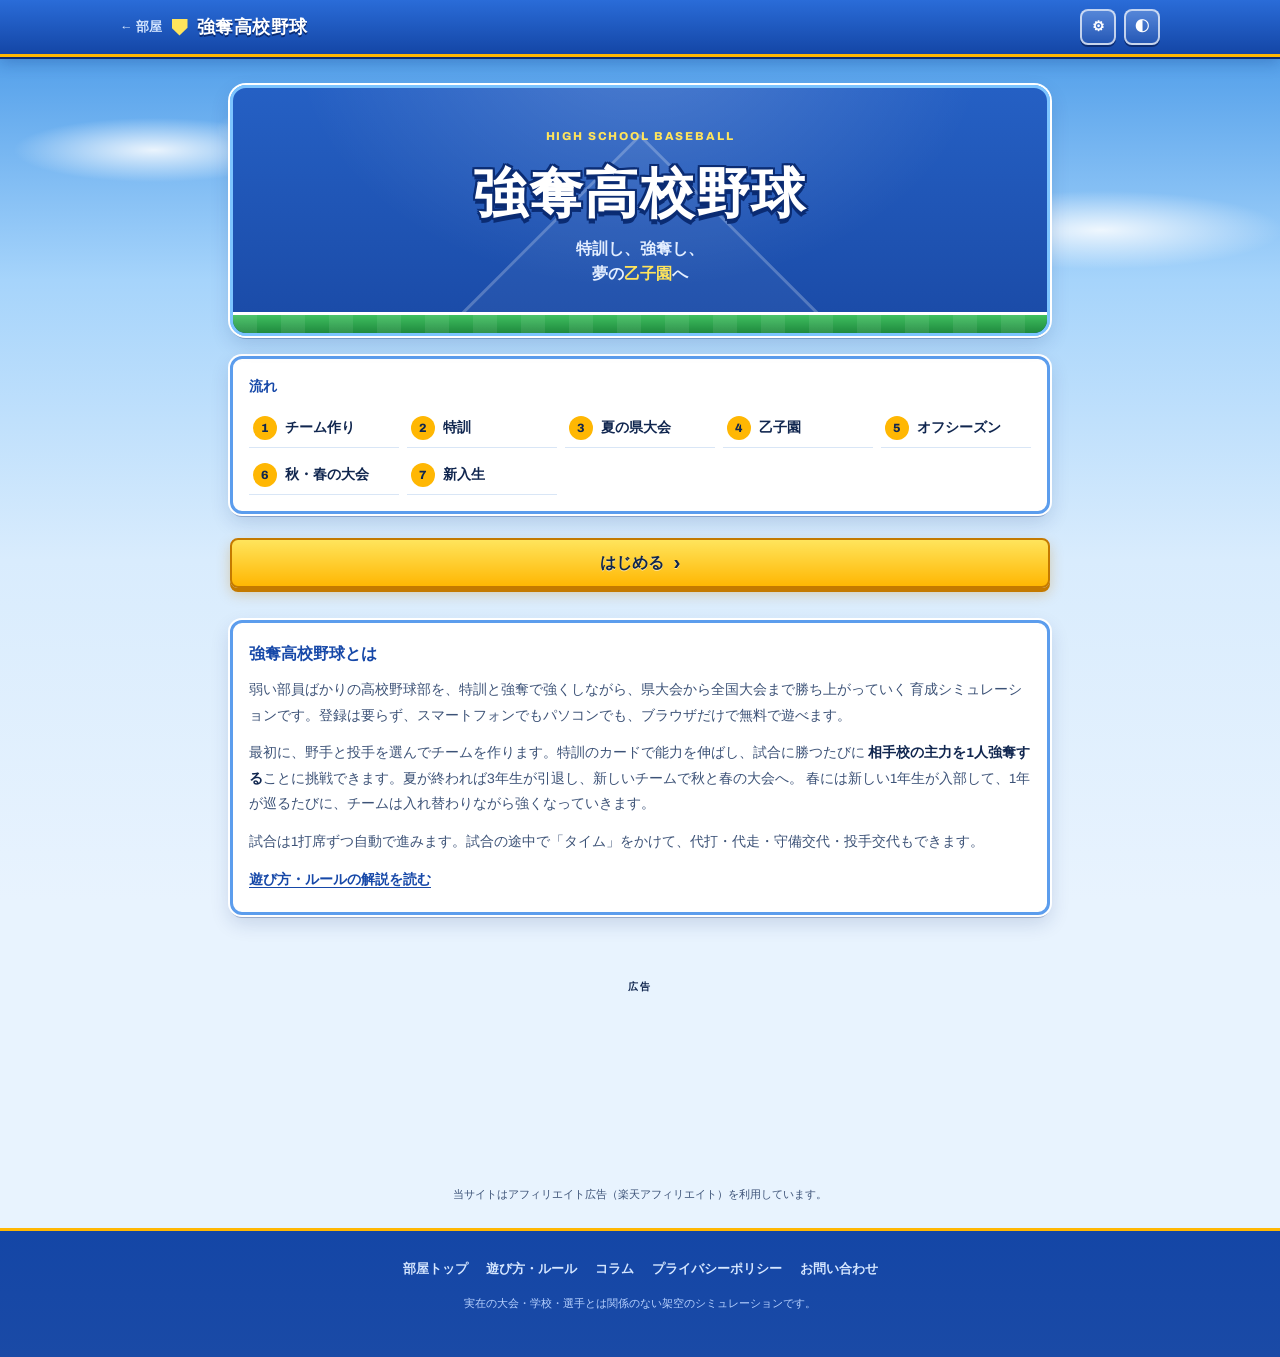
==== highschool/index.html @ c0fd358f "月の成果の背景を、上空から見た高校のグラウンドと校舎にする。基準が無い保存データでは、最初の月の成果を出さない Co-Authored-By: Claude Sonnet 5.5 <noreply@a" ====
<!DOCTYPE html>
<html lang="ja">
<head>
  <meta charset="UTF-8">
  <meta name="viewport" content="width=device-width, initial-scale=1.0, viewport-fit=cover">
  <title>強奪高校野球｜高校野球の育成シミュレーションゲーム【無料・ブラウザで遊べる】</title>
  <meta name="description" content="強奪高校野球は、部員を集めて特訓し、県大会から全国大会までを勝ち上がる高校野球の育成シミュレーションゲーム。勝てば相手校の主力を1人強奪できる。3年生の引退と新入生の入部、秋・春の大会も。スマホ・PCのブラウザで、無料・登録なしで遊べます。">
  <meta name="robots" content="index,follow,max-image-preview:large">
  <link rel="canonical" href="https://roomhaird.com/highschool/">

  <meta property="og:type" content="website">
  <meta property="og:site_name" content="部屋">
  <meta property="og:locale" content="ja_JP">
  <meta property="og:title" content="強奪高校野球｜高校野球の育成シミュレーション">
  <meta property="og:description" content="特訓し、強奪し、県大会から全国大会までを勝ち上がる。無料・登録なし、ブラウザで遊べます。">
  <meta property="og:url" content="https://roomhaird.com/highschool/">
  <meta property="og:image" content="https://roomhaird.com/highschool/ogp-v4.png">
  <meta property="og:image:width" content="1200">
  <meta property="og:image:height" content="630">
  <meta name="twitter:card" content="summary_large_image">
  <meta name="twitter:title" content="強奪高校野球｜高校野球の育成シミュレーション">
  <meta name="twitter:description" content="特訓し、強奪し、県大会から全国大会までを勝ち上がる。無料・登録なし。">
  <meta name="twitter:image" content="https://roomhaird.com/highschool/ogp-v4.png">

  <!-- 検索エンジン向けの構造化データ -->
  <script type="application/ld+json">
  {
    "@context": "https://schema.org",
    "@type": "VideoGame",
    "name": "強奪高校野球",
    "alternateName": "Kyoudatsu Koukou Yakyuu",
    "url": "https://roomhaird.com/highschool/",
    "image": "https://roomhaird.com/highschool/ogp-v4.png",
    "description": "部員を集めて特訓し、県大会から全国大会までを勝ち上がる高校野球の育成シミュレーションゲーム。勝てば相手校の主力を1人強奪できる。",
    "inLanguage": "ja",
    "genre": ["シミュレーション", "スポーツ", "育成"],
    "gamePlatform": "Web browser",
    "applicationCategory": "Game",
    "operatingSystem": "Any",
    "playMode": "SinglePlayer",
    "isAccessibleForFree": true,
    "offers": { "@type": "Offer", "price": "0", "priceCurrency": "JPY" },
    "isPartOf": { "@type": "WebSite", "name": "部屋", "url": "https://roomhaird.com/" }
  }
  </script>

  <!-- 配色を、描かれる前に当てておく（一瞬だけ違う色になるのを防ぐ） -->
  <script>
  (function () {
    try {
      var k = localStorage.getItem('npbquiz.theme');
      document.documentElement.dataset.theme =
        k || (window.matchMedia('(prefers-color-scheme: dark)').matches ? 'dark' : 'light');
    } catch (e) {}
  })();
  </script>
  <link rel="stylesheet" href="css/style.css">
  <link rel="icon" href="data:image/svg+xml,<svg xmlns='http://www.w3.org/2000/svg' viewBox='0 0 16 16'><text y='13' font-size='13'>⚾</text></svg>">
<script async src="https://pagead2.googlesyndication.com/pagead/js/adsbygoogle.js?client=ca-pub-1646091398696967"
     crossorigin="anonymous"></script>
</head>
<body>

<header class="appbar">
  <a class="appbar__home" href="../">← 部屋</a>
  <button type="button" class="appbar__title" id="btn-home">強奪高校野球</button>
  <div class="appmenuwrap">
    <button type="button" class="appbar__icon" id="btn-menu" aria-haspopup="menu" aria-expanded="false" aria-label="設定とinfo">⚙</button>
    <div class="appmenu" id="appmenu" role="menu" hidden>
      <button type="button" role="menuitem" id="menu-settings">設定</button>
      <button type="button" role="menuitem" id="menu-info">info</button>
    </div>
  </div>
  <button type="button" class="appbar__icon" id="theme-toggle" aria-label="配色を切り替える">◐</button>
</header>


<div class="clockbadge" id="clockbadge" hidden aria-label="いまの月"></div>
<main id="app">

  <!-- ============ トップ ============ -->
  <section class="screen is-active" id="screen-top">
    <div class="container">
      <header class="hero">
        <p class="hero__eyebrow">HIGH SCHOOL BASEBALL</p>
        <h1 class="hero__title">強奪高校野球</h1>
        <!-- 大会の名前は設定で変えられる。data-national の付いた場所は
             まとめて書き換わる（js/main.js の applySettings） -->
        <p class="hero__lead">特訓し、強奪し、<br>夢の<b data-national>乙子園</b>へ</p>
      </header>

      <div class="rules">
        <h2 class="rules__heading">流れ</h2>
        <ol class="flow">
          <li><b>チーム作り</b></li>
          <li><b>特訓</b></li>
          <li><b>夏の県大会</b></li>
          <li><b data-national>乙子園</b></li>
          <li><b>オフシーズン</b></li>
          <li><b>秋・春の大会</b></li>
          <li><b>新入生</b></li>
        </ol>
      </div>

      <div class="actions">
        <button type="button" class="btn btn--primary btn--wide" id="btn-start">はじめる</button>
        <button type="button" class="btn btn--wide" id="btn-continue" hidden>続きから</button>
      </div>
      <p class="note" id="top-note"></p>

      <!-- ゲームの紹介文（遊び始める前にも読める、固定の文章） -->
      <section class="about" aria-labelledby="about-title">
        <h2 class="about__title" id="about-title">強奪高校野球とは</h2>
        <p>
          弱い部員ばかりの高校野球部を、特訓と強奪で強くしながら、県大会から全国大会まで勝ち上がっていく
          育成シミュレーションです。登録は要らず、スマートフォンでもパソコンでも、ブラウザだけで無料で遊べます。
        </p>
        <p>
          最初に、野手と投手を選んでチームを作ります。特訓のカードで能力を伸ばし、試合に勝つたびに
          <b>相手校の主力を1人強奪する</b>ことに挑戦できます。夏が終われば3年生が引退し、新しいチームで秋と春の大会へ。
          春には新しい1年生が入部して、1年が巡るたびに、チームは入れ替わりながら強くなっていきます。
        </p>
        <p>
          試合は1打席ずつ自動で進みます。試合の途中で「タイム」をかけて、代打・代走・守備交代・投手交代もできます。
        </p>
        <p><a href="guide/">遊び方・ルールの解説を読む</a></p>
      </section>
    </div>
  </section>

  <!-- ============ データセット選択（チーム作り・新入生） ============ -->
  <section class="screen" id="screen-pick">
    <div class="container">
      <h2 class="section-title" id="pick-title">野手を選ぶ</h2>
      <p class="section-lead" id="pick-lead"></p>
      <p class="scoutlv" id="pick-scout" hidden></p>
      <div id="pick-list" class="setlist"></div>
    </div>
  </section>

  <!-- ============ チーム完成 ============ -->
  <section class="screen" id="screen-ready">
    <div class="container">
      <h2 class="section-title">チーム完成</h2>
      <div id="ready-body"></div>
      <div class="actions">
        <button type="button" class="btn" id="btn-ready-lineup">オーダー変更</button>
        <button type="button" class="btn btn--primary" id="btn-ready-next">特訓へ</button>
      </div>
    </div>
  </section>

  <!-- ============ 特訓期間のお知らせ ============ -->
  <section class="screen" id="screen-trainintro">
    <div class="container">
      <div class="nextup" id="trainintro-body"></div>
    </div>
  </section>

  <!-- ============ 特訓 ============ -->
  <section class="screen" id="screen-training">
    <div class="container">
      <h2 class="section-title">特訓</h2>
      <div class="train-meta">
        <span>選択 <b id="train-picks">0</b> / <b id="train-picks-max">5</b></span>
        <span>見送り <b id="train-passes">0</b> / <b id="train-passes-max">3</b></span>
      </div>
      <div id="train-card" class="card-slot"></div>
      <div class="actions">
        <button type="button" class="btn btn--primary" id="btn-train-take">選択</button>
        <button type="button" class="btn" id="btn-train-pass">見送る</button>
      </div>
    </div>
  </section>

  <section class="screen" id="screen-training-result">
    <div class="container">
      <h2 class="section-title">特訓の成果</h2>
      <div id="train-result"></div>
      <div class="actions">
        <button type="button" class="btn btn--primary btn--wide" id="btn-train-done">夏の県大会へ</button>
      </div>
    </div>
  </section>

  <!-- ============ 大会開幕 ============ -->
  <section class="screen" id="screen-opening">
    <div class="container">
      <div class="opening">
        <p class="opening__eyebrow" id="opening-year"></p>
        <h2 class="opening__title" id="opening-title"></h2>
        <p class="opening__lead" id="opening-lead"></p>
      </div>
      <div class="actions">
        <button type="button" class="btn btn--primary btn--wide" id="btn-open-start">開幕</button>
        <button type="button" class="btn btn--wide" id="btn-open-lineup">オーダー変更</button>
      </div>
    </div>
  </section>

  <!-- ============ 試合開始前 ============ -->
  <section class="screen" id="screen-pregame">
    <div class="container">
      <h2 class="section-title" id="pregame-title"></h2>
      <div id="pregame-body"></div>
      <div class="actions">
        <button type="button" class="btn btn--primary" id="btn-play">試合開始</button>
        <button type="button" class="btn" id="btn-pregame-lineup">オーダー変更</button>
      </div>
    </div>
  </section>

  <!-- ============ 試合中 ============ -->
  <section class="screen" id="screen-game">
    <div class="container container--wide">
      <div id="game-scoreboard" class="scoreboard-wrap"></div>
      <div class="speedbar" id="game-speed" role="group" aria-label="試合の速さ">
        <button type="button" class="btn btn--time" id="btn-time" hidden>タイム</button>
        <span class="speedbar__label">速さ</span>
        <button type="button" class="speedbtn" data-sp="0">1打席</button>
        <button type="button" class="speedbtn is-on" data-sp="1">オート</button>
        <button type="button" class="speedbtn" data-sp="2">×2</button>
        <button type="button" class="speedbtn" data-sp="3">×3</button>
        <div class="speedbar__row">
          <button type="button" class="speedbtn speedbtn--chance" data-sp="chance">チャンスまたはピンチまで</button>
          <button type="button" class="speedbtn speedbtn--chance" data-sp="stamina">スタミナが切れるまで</button>
        </div>
        <button type="button" class="skip" id="btn-skip">スキップ ▶</button>
      </div>
      <div class="stagewrap">
        <div id="game-stage" class="stage"></div>
        <p class="taphint" id="game-taphint" hidden>タップで次の打席へ</p>
      </div>
      <div id="game-lineups" class="livelineups"></div>
    </div>
  </section>

  <!-- ============ 大会優勝（優勝したときだけ、試合のあと最初に出る） ============ -->
  <section class="screen" id="screen-celebrate">
    <div class="container">
      <div id="celebrate-body"></div>
      <div class="actions">
        <button type="button" class="btn btn--primary btn--wide" id="btn-celebrate-next">試合結果へ</button>
      </div>
    </div>
  </section>

  <!-- ============ 勝敗 ============ -->
  <section class="screen" id="screen-verdict">
    <div class="container">
      <div class="verdict" id="verdict-body"></div>
      <div class="actions">
        <button type="button" class="btn" id="btn-verdict-share">SNSに共有</button>
        <button type="button" class="btn" id="btn-verdict-save">画像を保存</button>
        <button type="button" class="btn btn--primary btn--wide" id="btn-verdict-next">成長画面へ</button>
      </div>
    </div>
  </section>

  <!-- ============ 試合後の成長 ============ -->
  <section class="screen" id="screen-growth">
    <div class="container">
      <h2 class="section-title">試合後の成長</h2>
      <div id="growth-body"></div>
      <div class="actions">
        <button type="button" class="btn btn--primary btn--wide" id="btn-growth-next">打撃・投球結果へ</button>
      </div>
    </div>
  </section>

  <!-- ============ 試合結果 ============ -->
  <section class="screen" id="screen-result">
    <div class="container container--wide">
      <h2 class="section-title" id="result-title"></h2>
      <div id="result-body"></div>
      <div class="actions">
        <button type="button" class="btn btn--primary btn--wide" id="btn-result-next"></button>
      </div>
    </div>
  </section>

  <!-- ============ 強奪 ============ -->
  <section class="screen" id="screen-poach">
    <div class="container">
      <h2 class="section-title" id="poach-title">強奪</h2>
      <!-- いまどの手順にいるか。js/screens.js の poachStage が印を付ける -->
      <ol class="poachsteps" id="poach-steps" aria-label="強奪の手順">
        <li><span>相手を選ぶ</span></li>
        <li><span>放出する選手を選ぶ</span></li>
        <li><span>結果</span></li>
      </ol>
      <p class="section-lead" id="poach-lead"></p>
      <div id="poach-body"></div>
      <div class="actions">
        <button type="button" class="btn btn--primary" id="btn-poach-ok">強奪して次の試合へ</button>
        <button type="button" class="btn" id="btn-poach-skip">強奪せず次の試合へ</button>
      </div>
      <p class="poach-warn" id="poach-warn" role="alert" hidden></p>
    </div>
  </section>

  <!-- ============ 次の試合のお知らせ ============ -->
  <section class="screen" id="screen-nextup">
    <div class="container">
      <div class="nextup" id="nextup-body"></div>
      <p class="taphint taphint--static">タップで試合前の画面へ</p>
    </div>
  </section>

  <!-- ============ 全国優勝 ============ -->
  <!-- ============ 地方大会 優勝 ============ -->
  <section class="screen" id="screen-localwin">
    <div class="container">
      <div id="localwin-body"></div>
      <div class="actions">
        <button type="button" class="btn btn--primary btn--wide" id="btn-localwin-next">全国大会へ</button>
      </div>
    </div>
  </section>

  <section class="screen" id="screen-champion">
    <div class="container">
      <div id="champion-body"></div>
      <div class="actions">
        <button type="button" class="btn btn--primary btn--wide" id="btn-champion-next">オフシーズンへ</button>
      </div>
    </div>
  </section>

  <!-- ============ 冬の成果 ============ -->
  <section class="screen" id="screen-winter">
    <div class="container">
      <h2 class="section-title">冬の成果</h2>
      <div id="winter-body"></div>
      <div class="actions">
        <button type="button" class="btn btn--primary btn--wide" id="btn-winter-next">次へ</button>
      </div>
    </div>
  </section>

  <!-- ============ 月ごとの成果 ============ -->
  <section class="screen" id="screen-month">
    <svg class="month-bg" xmlns="http://www.w3.org/2000/svg" viewBox="0 0 400 800" preserveAspectRatio="xMidYMid slice" aria-hidden="true" focusable="false">
<defs>
<radialGradient id="mgTree" cx="40%" cy="35%" r="70%"><stop offset="0" stop-color="#6fbf56"/><stop offset="1" stop-color="#2f7a33"/></radialGradient>
<radialGradient id="mgSakura" cx="40%" cy="35%" r="70%"><stop offset="0" stop-color="#ffd9e6"/><stop offset="1" stop-color="#f08fb0"/></radialGradient>
<linearGradient id="mgHaze" x1="0" y1="0" x2="0" y2="1"><stop offset="0" stop-color="#ffffff" stop-opacity=".55"/><stop offset=".35" stop-color="#ffffff" stop-opacity="0"/><stop offset="1" stop-color="#0b2c73" stop-opacity=".18"/></linearGradient>
<filter id="mgSh" x="-10%" y="-10%" width="130%" height="130%"><feGaussianBlur stdDeviation="2.2"/></filter>
<clipPath id="mgOut"><path d="M-60 760 L200 700 L-60 760Z"/></clipPath>
</defs>
<rect width="400" height="800" fill="#5aa845"/>
<rect x="0" y="300" width="400" height="26" fill="#6bb852" opacity=".5"/>
<rect x="0" y="332" width="400" height="26" fill="#4f9a3e" opacity=".5"/>
<rect x="0" y="364" width="400" height="26" fill="#6bb852" opacity=".5"/>
<rect x="0" y="396" width="400" height="26" fill="#4f9a3e" opacity=".5"/>
<rect x="0" y="428" width="400" height="26" fill="#6bb852" opacity=".5"/>
<rect x="0" y="460" width="400" height="26" fill="#4f9a3e" opacity=".5"/>
<rect x="0" y="492" width="400" height="26" fill="#6bb852" opacity=".5"/>
<rect x="0" y="524" width="400" height="26" fill="#4f9a3e" opacity=".5"/>
<rect x="0" y="556" width="400" height="26" fill="#6bb852" opacity=".5"/>
<rect x="0" y="588" width="400" height="26" fill="#4f9a3e" opacity=".5"/>
<rect x="0" y="620" width="400" height="26" fill="#6bb852" opacity=".5"/>
<rect x="0" y="652" width="400" height="26" fill="#4f9a3e" opacity=".5"/>
<rect x="0" y="684" width="400" height="26" fill="#6bb852" opacity=".5"/>
<rect x="0" y="716" width="400" height="26" fill="#4f9a3e" opacity=".5"/>
<rect x="0" y="748" width="400" height="26" fill="#6bb852" opacity=".5"/>
<rect x="0" y="780" width="400" height="26" fill="#4f9a3e" opacity=".5"/>
<rect x="0" y="0" width="400" height="300" fill="#cfd6c4"/>
<rect x="0" y="262" width="400" height="38" fill="#b9c3ab"/>
<path d="M-103 530 A350 350 0 0 1 503 530 L200 705 Z" fill="#69b84f"/>
<path d="M148.0 675.0 A60 60 0 0 1 252.0 675.0" fill="none" stroke="#7ac75c" stroke-width="28" opacity=".85"/>
<path d="M123.8 661.0 A88 88 0 0 1 276.2 661.0" fill="none" stroke="#62b149" stroke-width="28" opacity=".85"/>
<path d="M99.5 647.0 A116 116 0 0 1 300.5 647.0" fill="none" stroke="#7ac75c" stroke-width="28" opacity=".85"/>
<path d="M75.3 633.0 A144 144 0 0 1 324.7 633.0" fill="none" stroke="#62b149" stroke-width="28" opacity=".85"/>
<path d="M51.0 619.0 A172 172 0 0 1 349.0 619.0" fill="none" stroke="#7ac75c" stroke-width="28" opacity=".85"/>
<path d="M26.8 605.0 A200 200 0 0 1 373.2 605.0" fill="none" stroke="#62b149" stroke-width="28" opacity=".85"/>
<path d="M2.5 591.0 A228 228 0 0 1 397.5 591.0" fill="none" stroke="#7ac75c" stroke-width="28" opacity=".85"/>
<path d="M-21.7 577.0 A256 256 0 0 1 421.7 577.0" fill="none" stroke="#62b149" stroke-width="28" opacity=".85"/>
<path d="M-46.0 563.0 A284 284 0 0 1 446.0 563.0" fill="none" stroke="#7ac75c" stroke-width="28" opacity=".85"/>
<path d="M-70.2 549.0 A312 312 0 0 1 470.2 549.0" fill="none" stroke="#62b149" stroke-width="28" opacity=".85"/>
<path d="M-96.2 534.0 A342 342 0 0 1 496.2 534.0" fill="none" stroke="#c99a62" stroke-width="16"/>
<path d="M-103.1 530.0 A350 350 0 0 1 503.1 530.0" fill="none" stroke="#1f5d2e" stroke-width="6"/>
<path d="M-104.8 529.0 A352 352 0 0 1 504.8 529.0" fill="none" stroke="#ffe45c" stroke-width="1.6"/>
<line x1="200" y1="705" x2="-97.0" y2="408.0" stroke="#fff" stroke-width="2.4"/>
<line x1="200" y1="705" x2="497.0" y2="408.0" stroke="#fff" stroke-width="2.4"/>
<circle cx="200" cy="656" r="132" fill="#c9965a"/>
<polygon points="200,691 286,604 200,516 113,604" fill="#5fae48"/>
<line x1="200.0" y1="705.0" x2="299.0" y2="606.0" stroke="#e2b87a" stroke-width="9"/>
<line x1="299.0" y1="606.0" x2="200.0" y2="507.0" stroke="#e2b87a" stroke-width="9"/>
<line x1="200.0" y1="507.0" x2="101.0" y2="606.0" stroke="#e2b87a" stroke-width="9"/>
<line x1="101.0" y1="606.0" x2="200.0" y2="705.0" stroke="#e2b87a" stroke-width="9"/>
<circle cx="200" cy="604" r="13" fill="#d9a76a"/><rect x="195" y="603" width="10" height="2.6" fill="#fff"/>
<rect x="294.5" y="601.5" width="9" height="9" fill="#fff" transform="rotate(45 299.0 606.0)"/>
<rect x="195.5" y="502.5" width="9" height="9" fill="#fff" transform="rotate(45 200.0 507.0)"/>
<rect x="96.5" y="601.5" width="9" height="9" fill="#fff" transform="rotate(45 101.0 606.0)"/>
<polygon points="195,702 205,702 206,708 200,713 194,708" fill="#fff"/>
<rect x="179" y="695" width="9" height="16" fill="none" stroke="#fff" stroke-width="1.4"/>
<rect x="211" y="695" width="9" height="16" fill="none" stroke="#fff" stroke-width="1.4"/>
<path d="M146 709 A60 60 0 0 0 254 709 Z" fill="#c9965a"/>
<rect x="79" y="701" width="34" height="16" rx="3" fill="#2d4f78"/><rect x="79" y="701" width="34" height="3" fill="#8fb1d6"/>
<rect x="287" y="701" width="34" height="16" rx="3" fill="#2d4f78"/><rect x="287" y="701" width="34" height="3" fill="#8fb1d6"/>
<rect x="-13" y="455" width="46" height="22" fill="#c9965a" opacity=".9"/><rect x="-13" y="455" width="46" height="22" fill="none" stroke="#fff" stroke-width="1"/>
<rect x="367" y="455" width="46" height="22" fill="#c9965a" opacity=".9"/><rect x="367" y="455" width="46" height="22" fill="none" stroke="#fff" stroke-width="1"/>
<rect x="26" y="52" width="250" height="62" rx="2" fill="#000" opacity=".22" filter="url(#mgSh)" transform="translate(7,8)"/>
<rect x="26" y="52" width="250" height="62" rx="2" fill="#eadfc8"/>
<rect x="30" y="56" width="242" height="54" fill="#7d93b3"/>
<line x1="30" y1="83.0" x2="272" y2="83.0" stroke="#a9bad2" stroke-width="2"/>
<line x1="48" y1="56" x2="48" y2="110" stroke="#a9bad2" stroke-width="1" opacity=".7"/>
<line x1="70" y1="56" x2="70" y2="110" stroke="#a9bad2" stroke-width="1" opacity=".7"/>
<line x1="92" y1="56" x2="92" y2="110" stroke="#a9bad2" stroke-width="1" opacity=".7"/>
<line x1="114" y1="56" x2="114" y2="110" stroke="#a9bad2" stroke-width="1" opacity=".7"/>
<line x1="136" y1="56" x2="136" y2="110" stroke="#a9bad2" stroke-width="1" opacity=".7"/>
<line x1="158" y1="56" x2="158" y2="110" stroke="#a9bad2" stroke-width="1" opacity=".7"/>
<line x1="180" y1="56" x2="180" y2="110" stroke="#a9bad2" stroke-width="1" opacity=".7"/>
<line x1="202" y1="56" x2="202" y2="110" stroke="#a9bad2" stroke-width="1" opacity=".7"/>
<line x1="224" y1="56" x2="224" y2="110" stroke="#a9bad2" stroke-width="1" opacity=".7"/>
<line x1="246" y1="56" x2="246" y2="110" stroke="#a9bad2" stroke-width="1" opacity=".7"/>
<rect x="26" y="114" width="64" height="118" rx="2" fill="#000" opacity=".22" filter="url(#mgSh)" transform="translate(7,8)"/>
<rect x="26" y="114" width="64" height="118" rx="2" fill="#eadfc8"/>
<rect x="30" y="118" width="56" height="110" fill="#7d93b3"/>
<line x1="58.0" y1="118" x2="58.0" y2="228" stroke="#a9bad2" stroke-width="2"/>
<rect x="212" y="114" width="64" height="70" rx="2" fill="#000" opacity=".22" filter="url(#mgSh)" transform="translate(7,8)"/>
<rect x="212" y="114" width="64" height="70" rx="2" fill="#eadfc8"/>
<rect x="216" y="118" width="56" height="62" fill="#7d93b3"/>
<line x1="244.0" y1="118" x2="244.0" y2="180" stroke="#a9bad2" stroke-width="2"/>
<rect x="150" y="30" width="30" height="30" fill="#000" opacity=".22" filter="url(#mgSh)" transform="translate(6,7)"/><rect x="150" y="28" width="30" height="30" fill="#eadfc8"/><rect x="155" y="33" width="20" height="20" fill="#b85c4a"/><circle cx="165" cy="43" r="5" fill="#fff"/>
<rect x="296" y="60" width="88" height="150" rx="40" fill="#000" opacity=".22" filter="url(#mgSh)" transform="translate(7,8)"/><rect x="296" y="60" width="88" height="150" rx="40" fill="#c8ced6"/><rect x="304" y="68" width="72" height="134" rx="34" fill="#dfe4ea"/><line x1="340" y1="72" x2="340" y2="198" stroke="#b0b8c4" stroke-width="2"/>
<rect x="104" y="150" width="90" height="48" rx="3" fill="#eadfc8"/><rect x="108" y="154" width="82" height="40" fill="#5ec3e6"/>
<line x1="108" y1="162" x2="190" y2="162" stroke="#fff" stroke-width="1" opacity=".7"/>
<line x1="108" y1="170" x2="190" y2="170" stroke="#fff" stroke-width="1" opacity=".7"/>
<line x1="108" y1="178" x2="190" y2="178" stroke="#fff" stroke-width="1" opacity=".7"/>
<line x1="108" y1="186" x2="190" y2="186" stroke="#fff" stroke-width="1" opacity=".7"/>
<rect x="190" y="214" width="20" height="60" fill="#e9e2d0"/>
<circle cx="14.0" cy="30.0" r="13" fill="#000" opacity=".2" filter="url(#mgSh)" transform="translate(4,5)"/><circle cx="14.0" cy="30.0" r="13" fill="url(#mgTree)"/>
<circle cx="40.0" cy="20.0" r="10" fill="#000" opacity=".2" filter="url(#mgSh)" transform="translate(4,5)"/><circle cx="40.0" cy="20.0" r="10" fill="url(#mgSakura)"/>
<circle cx="66.0" cy="22.0" r="11" fill="#000" opacity=".2" filter="url(#mgSh)" transform="translate(4,5)"/><circle cx="66.0" cy="22.0" r="11" fill="url(#mgSakura)"/>
<circle cx="92.0" cy="18.0" r="10" fill="#000" opacity=".2" filter="url(#mgSh)" transform="translate(4,5)"/><circle cx="92.0" cy="18.0" r="10" fill="url(#mgSakura)"/>
<circle cx="118.0" cy="22.0" r="10" fill="#000" opacity=".2" filter="url(#mgSh)" transform="translate(4,5)"/><circle cx="118.0" cy="22.0" r="10" fill="url(#mgSakura)"/>
<circle cx="300.0" cy="26.0" r="12" fill="#000" opacity=".2" filter="url(#mgSh)" transform="translate(4,5)"/><circle cx="300.0" cy="26.0" r="12" fill="url(#mgTree)"/>
<circle cx="330.0" cy="30.0" r="10" fill="#000" opacity=".2" filter="url(#mgSh)" transform="translate(4,5)"/><circle cx="330.0" cy="30.0" r="10" fill="url(#mgTree)"/>
<circle cx="360.0" cy="24.0" r="13" fill="#000" opacity=".2" filter="url(#mgSh)" transform="translate(4,5)"/><circle cx="360.0" cy="24.0" r="13" fill="url(#mgTree)"/>
<circle cx="384.0" cy="52.0" r="12" fill="#000" opacity=".2" filter="url(#mgSh)" transform="translate(4,5)"/><circle cx="384.0" cy="52.0" r="12" fill="url(#mgTree)"/>
<circle cx="10.0" cy="250.0" r="12" fill="#000" opacity=".2" filter="url(#mgSh)" transform="translate(4,5)"/><circle cx="10.0" cy="250.0" r="12" fill="url(#mgTree)"/>
<circle cx="34.0" cy="262.0" r="11" fill="#000" opacity=".2" filter="url(#mgSh)" transform="translate(4,5)"/><circle cx="34.0" cy="262.0" r="11" fill="url(#mgSakura)"/>
<circle cx="62.0" cy="268.0" r="10" fill="#000" opacity=".2" filter="url(#mgSh)" transform="translate(4,5)"/><circle cx="62.0" cy="268.0" r="10" fill="url(#mgSakura)"/>
<circle cx="90.0" cy="262.0" r="11" fill="#000" opacity=".2" filter="url(#mgSh)" transform="translate(4,5)"/><circle cx="90.0" cy="262.0" r="11" fill="url(#mgSakura)"/>
<circle cx="300.0" cy="256.0" r="12" fill="#000" opacity=".2" filter="url(#mgSh)" transform="translate(4,5)"/><circle cx="300.0" cy="256.0" r="12" fill="url(#mgTree)"/>
<circle cx="332.0" cy="266.0" r="11" fill="#000" opacity=".2" filter="url(#mgSh)" transform="translate(4,5)"/><circle cx="332.0" cy="266.0" r="11" fill="url(#mgSakura)"/>
<circle cx="362.0" cy="258.0" r="12" fill="#000" opacity=".2" filter="url(#mgSh)" transform="translate(4,5)"/><circle cx="362.0" cy="258.0" r="12" fill="url(#mgSakura)"/>
<circle cx="388.0" cy="270.0" r="12" fill="#000" opacity=".2" filter="url(#mgSh)" transform="translate(4,5)"/><circle cx="388.0" cy="270.0" r="12" fill="url(#mgTree)"/>
<circle cx="18.0" cy="150.0" r="11" fill="#000" opacity=".2" filter="url(#mgSh)" transform="translate(4,5)"/><circle cx="18.0" cy="150.0" r="11" fill="url(#mgTree)"/>
<circle cx="14.0" cy="200.0" r="10" fill="#000" opacity=".2" filter="url(#mgSh)" transform="translate(4,5)"/><circle cx="14.0" cy="200.0" r="10" fill="url(#mgSakura)"/>
<circle cx="20.0" cy="420.0" r="12" fill="#000" opacity=".2" filter="url(#mgSh)" transform="translate(4,5)"/><circle cx="20.0" cy="420.0" r="12" fill="url(#mgTree)"/>
<circle cx="46.0" cy="404.0" r="10" fill="#000" opacity=".2" filter="url(#mgSh)" transform="translate(4,5)"/><circle cx="46.0" cy="404.0" r="10" fill="url(#mgTree)"/>
<circle cx="14.0" cy="470.0" r="11" fill="#000" opacity=".2" filter="url(#mgSh)" transform="translate(4,5)"/><circle cx="14.0" cy="470.0" r="11" fill="url(#mgTree)"/>
<circle cx="380.0" cy="420.0" r="12" fill="#000" opacity=".2" filter="url(#mgSh)" transform="translate(4,5)"/><circle cx="380.0" cy="420.0" r="12" fill="url(#mgTree)"/>
<circle cx="354.0" cy="404.0" r="10" fill="#000" opacity=".2" filter="url(#mgSh)" transform="translate(4,5)"/><circle cx="354.0" cy="404.0" r="10" fill="url(#mgTree)"/>
<circle cx="388.0" cy="470.0" r="11" fill="#000" opacity=".2" filter="url(#mgSh)" transform="translate(4,5)"/><circle cx="388.0" cy="470.0" r="11" fill="url(#mgTree)"/>
<circle cx="26.0" cy="560.0" r="12" fill="#000" opacity=".2" filter="url(#mgSh)" transform="translate(4,5)"/><circle cx="26.0" cy="560.0" r="12" fill="url(#mgTree)"/>
<circle cx="372.0" cy="560.0" r="12" fill="#000" opacity=".2" filter="url(#mgSh)" transform="translate(4,5)"/><circle cx="372.0" cy="560.0" r="12" fill="url(#mgTree)"/>
<circle cx="30.0" cy="650.0" r="12" fill="#000" opacity=".2" filter="url(#mgSh)" transform="translate(4,5)"/><circle cx="30.0" cy="650.0" r="12" fill="url(#mgTree)"/>
<circle cx="370.0" cy="650.0" r="12" fill="#000" opacity=".2" filter="url(#mgSh)" transform="translate(4,5)"/><circle cx="370.0" cy="650.0" r="12" fill="url(#mgTree)"/>
<circle cx="18.0" cy="740.0" r="13" fill="#000" opacity=".2" filter="url(#mgSh)" transform="translate(4,5)"/><circle cx="18.0" cy="740.0" r="13" fill="url(#mgTree)"/>
<circle cx="386.0" cy="744.0" r="13" fill="#000" opacity=".2" filter="url(#mgSh)" transform="translate(4,5)"/><circle cx="386.0" cy="744.0" r="13" fill="url(#mgTree)"/>
<rect width="400" height="800" fill="url(#mgHaze)"/>
<ellipse cx="60" cy="360" rx="70" ry="22" fill="#fff" opacity="0.50" filter="url(#mgSh)"/>
<ellipse cx="110" cy="350" rx="50" ry="18" fill="#fff" opacity="0.50" filter="url(#mgSh)"/>
<ellipse cx="330" cy="610" rx="80" ry="24" fill="#fff" opacity="0.45" filter="url(#mgSh)"/>
<ellipse cx="280" cy="600" rx="50" ry="18" fill="#fff" opacity="0.45" filter="url(#mgSh)"/>
</svg>
    <div class="container month-fg">
      <h2 class="section-title" id="month-title">月の成果</h2>
      <div id="month-body"></div>
      <div class="actions">
        <button type="button" class="btn btn--primary btn--wide" id="btn-month-next">次へ</button>
      </div>
    </div>
  </section>

  <!-- ============ センバツ相当 出場発表 ============ -->
  <section class="screen" id="screen-spring-result">
    <div class="container">
      <div id="spring-result-body"></div>
      <div class="actions">
        <button type="button" class="btn btn--primary btn--wide" id="btn-spring-result-next">次へ</button>
      </div>
    </div>
  </section>

  <!-- ============ サッカー部（野球部解散後） ============ -->
  <section class="screen" id="screen-soccer">
    <div class="container">
      <p class="nextup__eyebrow" id="soccer-eyebrow"></p>
      <h2 class="section-title" id="soccer-title"></h2>
      <div id="soccer-body"></div>
      <div class="actions">
        <button type="button" class="btn" id="btn-soccer-secondary" hidden></button>
        <button type="button" class="btn btn--primary btn--wide" id="btn-soccer-primary">次へ</button>
      </div>
    </div>
  </section>

  <!-- ============ サッカー部の試合中 ============ -->
  <section class="screen" id="screen-soccer-game">
    <div class="container container--wide">
      <div id="soccer-game-score" class="result-score"></div>
      <div id="soccer-clock" class="sclock" aria-live="polite"></div>
      <div class="speedbar speedbar--soccer" id="soccer-game-speed" role="group" aria-label="試合の速さ">
        <button type="button" class="speedbtn speedbtn--pause" id="soccer-pause" data-sp="pause">一時停止</button>
        <button type="button" class="speedbtn is-on" data-sp="1">×1</button>
        <button type="button" class="speedbtn" data-sp="2">×2</button>
        <button type="button" class="speedbtn" data-sp="3">×3</button>
        <button type="button" class="speedbtn speedbtn--skip" id="soccer-skip" data-sp="skip">スキップ</button>
      </div>
      <div id="soccer-stage" class="spitch">
        <svg id="soccer-pitch" viewBox="-3 -3 111 74" role="img" aria-label="サッカーのフィールド"></svg>
        <div id="soccer-fx" class="goalfx" hidden></div>
      </div>
      <div id="soccer-game-log" class="soccer-log"></div>
    </div>
  </section>

  <!-- ============ オフシーズン ============ -->
  <section class="screen" id="screen-offseason">
    <div class="container">
      <h2 class="section-title" id="off-title">オフシーズン</h2>
      <div id="off-body"></div>
      <div class="actions">
        <button type="button" class="btn btn--primary btn--wide" id="btn-off-next">キャプテン決めへ</button>
      </div>
    </div>
  </section>

  <!-- ============ 設定 ============ -->
  <section class="screen" id="screen-settings">
    <div class="container">
      <button type="button" class="backarrow" id="btn-settings-back" aria-label="戻る">←</button>
      <h2 class="section-title">設定</h2>

      <p class="note">名前と遊び方を決めます。ここで変えたことは、いつでも直せます。</p>

      <h3 class="set-heading">名前</h3>
      <div class="form">
        <label class="field">
          <span class="field__label">全国大会の名前</span>
          <input type="text" id="set-national" class="field__input" maxlength="12">
          <span class="field__help">ゲーム中の大会名の表示がすべてこの名前に変わります。</span>
        </label>
        <label class="field">
          <span class="field__label">自分の高校の名前</span>
          <input type="text" id="set-school" class="field__input" maxlength="14">
          <span class="field__help">スコアボードや大会の組み合わせに出ます。</span>
        </label>
        <label class="field">
          <span class="field__label">秋の全国大会の名前</span>
          <input type="text" id="set-jingu" class="field__input" maxlength="12">
        </label>
        <label class="field">
          <span class="field__label">春の全国大会の名前</span>
          <input type="text" id="set-spring" class="field__input" maxlength="12">
        </label>
      </div>

      <h3 class="set-heading">遊び方</h3>
      <div class="form">
        <label class="field field--check">
          <input type="checkbox" id="set-poach">
          <span>負けたとき、相手に主力を1人強奪される</span>
        </label>
        <p class="field__help field__help--block">
          入れておくと、夏の大会で負けたときに、いちばん良い選手を相手校に持っていかれます。
          そのかわり翌年、取られた選手と同じ種類（野手か投手か）の新入生が1人多く入ります。
          外すと、負けても部員は減りません。
        </p>
      </div>

      <h3 class="set-heading">やり直し</h3>
      <div class="actions">
        <button type="button" class="btn" id="btn-settings-save">閉じる</button>
        <button type="button" class="btn btn--danger" id="btn-settings-reset">はじめから</button>
      </div>
      <p class="field__help field__help--block">
        「はじめから」を押すと、いまの代とこれまでの記録をすべて消して、チーム作りからやり直します。
        押したあとに確認が出ます。
      </p>
    </div>
  </section>

  <!-- ============ info（チーム情報・記録） ============ -->
  <section class="screen" id="screen-info">
    <div class="container">
      <button type="button" class="backarrow" id="btn-info-back" aria-label="戻る">←</button>
      <h2 class="section-title">info</h2>

      <h3 class="set-heading">チーム情報</h3>
      <div class="form">
        <button type="button" class="btn btn--wide" id="btn-teaminfo">選手一覧</button>
        <span class="field__help">部員の能力・守備適性・体格を、一覧で見られます。右上の「詳細」ボタンで、体格と能力をまとめた表も開けます。</span>
      </div>

      <h3 class="set-heading">記録</h3>
      <div class="form">
        <button type="button" class="btn btn--wide" id="btn-pros">プロ入りした選手一覧（<span id="pros-n">0</span>人）</button>
        <span class="field__help">これまでにドラフトで指名された選手です。名前を押すと、能力・通算成績・プロでの成績・活躍シーンが見られます。「はじめから」をしても残ります。</span>
      </div>

      <div class="actions">
        <button type="button" class="btn" id="btn-info-close">閉じる</button>
      </div>
    </div>
  </section>

  <!-- ============ チーム情報（info から） ============ -->
  <section class="screen" id="screen-teaminfo">
    <div class="container">
      <button type="button" class="backarrow" id="btn-teaminfo-arrow" aria-label="戻る">←</button>
      <h2 class="section-title">チーム情報</h2>
      <div id="teaminfo-body"></div>
      <div class="actions">
        <button type="button" class="btn" id="btn-teaminfo-back">infoに戻る</button>
      </div>
    </div>
  </section>

</main>

<aside id="ad-footer" class="ad-slot" hidden><span class="ad-label">広告</span><div class="ad-body"></div></aside>
<p id="ad-disclosure" class="ad-disclosure" hidden>当サイトはアフィリエイト広告（楽天アフィリエイト）を利用しています。</p>

<footer class="site-footer">
  <nav class="footer-nav">
    <a href="../">部屋トップ</a>
    <a href="guide/">遊び方・ルール</a>
    <a href="../column/">コラム</a>
    <a href="../privacy.html">プライバシーポリシー</a>
    <a href="../contact.html">お問い合わせ</a>
  </nav>
  <p class="footer-note">実在の大会・学校・選手とは関係のない架空のシミュレーションです。</p>
</footer>

<!-- 選手の詳細やオーダー変更を出す場所 -->
<div class="modal" id="modal" hidden>
  <div class="modal__backdrop" data-close></div>
  <div class="modal__panel" role="dialog" aria-modal="true">
    <button type="button" class="modal__close" data-close aria-label="閉じる">×</button>
    <div class="modal__body" id="modal-body"></div>
  </div>
</div>

<!-- 開幕前に一瞬挟む幕 -->
<div class="curtain" id="curtain" hidden><div class="curtain__inner"><span id="curtain-text"></span></div></div>

<script src="../js/theme.js"></script>
<script src="../js/ads.js"></script>
<script src="js/config.js"></script>
<script src="js/rng.js"></script>
<script src="js/names.js"></script>
<script src="js/body.js"></script>
<script src="js/player.js"></script>
<script src="js/pro.js"></script>
<script src="js/team.js"></script>
<script src="js/sim.js"></script>
<script src="js/tournament.js"></script>
<script src="js/dataset.js"></script>
<script src="js/training.js"></script>
<script src="js/growth.js"></script>
<script src="js/offseason.js"></script>
<script src="js/soccer.js"></script>
<script src="js/cloud.js"></script>
<script src="js/storage.js"></script>
<script src="js/ui.js"></script>
<script src="js/screens.js"></script>
<script src="js/game-screen.js"></script>
<script src="js/soccer-game.js"></script>
<script src="js/share.js"></script>
<script src="js/main.js"></script>
</body>
</html>
---- highschool/css/style.css ----
/* ==================================================
   高校野球  style.css

   見た目の方針は「モダンなレトロゲーム風」。
   青空の下、青い太枠のパネルに白い見出し帯、黄色の決定ボタン。
   野球ゲームの画面のように、枠・帯・押しボタンで情報を整理する。
   （画面の並びと遊び方は変えていない。変えたのは色と形だけ）

   ・色の役割は決めてある。色だけで意味を伝えず、文字やラベルも必ず添える
       青   … 枠と見出し帯。ヘッダー・パネル・スコアボード
       黄   … 「今」と「決定」。決定ボタン・選択中・今の回・今の打者・今の手順
       緑   … 攻撃中・上がった能力・勝利
       金   … 優勝・覚醒・本塁打・得点
       赤   … 危ないこと。消す・足りない・強奪失敗・アウト
       灰青 … 補足の文字・罫線
   ・能力の評価（S〜G）の色はパワプロの並びに合わせた別枠で、意味があるので変えない
   ・スマートフォン優先。横に長い表は .tablewrap に入れて、そこだけ横にスクロールさせる
   ・明るい配色（昼の試合）が基本。右上のボタンから暗い配色（ナイター）にも切り替えられる
   ・画面の幅の区切り（変数にできないのでここに書いておく）
       380px 未満 … いちばん細いスマートフォン。試合中の表をもう一段詰める
       440px 未満 … ふつうのスマートフォン
       720px 以上 … タブレット・パソコン。2列に並べる
   ================================================== */

/* ---------- 欧文・数字（Archivo / SIL Open Font License 1.1）
     ライセンス本文は fonts/Archivo-OFL.txt。部屋の他のページと同じ1本。
     スコアボードの数字だけ、幅を詰めて使う ---------- */
@font-face {
  font-family: 'Archivo';
  src: url('../../fonts/archivo-var.woff2') format('woff2');
  font-weight: 380 800;
  font-stretch: 70% 100%;
  font-style: normal;
  font-display: swap;
  unicode-range: U+0000-00FF, U+2013-2014, U+2018-2019, U+201C-201D,
                 U+2026, U+2032-2033, U+2212;
}

/* =========================================================
   デザイントークン
   ========================================================= */
:root {
  /* --- 空（画面の地） --- */
  --sky-1:     #3f93e6;   /* 上のほうの空 */
  --sky-2:     #a6d4fb;
  --sky-3:     #d9ecfd;
  --sky-4:     #e8f3fe;   /* 下のほう。ここに文字が載っても読める明るさ */
  --cloud:     rgba(255, 255, 255, .85);

  /* --- 面・文字 --- */
  --bg:        #d9ecfd;   /* 空の色が出せないところの地 */
  --bg-2:      #dfeafa;   /* へこんだ面・押せる面の地 */
  --panel:     #ffffff;   /* パネルの中身の面 */
  --panel-2:   #eaf3ff;   /* 表の見出し・パネルの中の帯 */
  --ink:       #10264f;
  --ink-mute:  #3c5277;
  --ink-faint: #4f6286;   /* 白地でも水色の地でも 4.5:1 を保つ、いちばん薄い文字 */
  --line:      #b6cce8;
  --line-soft: #d9e6f6;

  /* --- 青（枠と見出し帯） --- */
  --frame:       #5c9ded;   /* パネルの太枠。中の文字（能力の評価）より目立たない明るさ */
  --frame-rim:   #ffffff;   /* 太枠の外側のふち（二重の縁取りに見せる） */
  --blue-hi:     #2a6cd8;   /* 帯のグラデーションの明るいほう（白い文字が 4.5:1 を保つ） */
  --blue-lo:     #1446a6;   /* 帯のグラデーションの暗いほう */
  --blue-deep:   #0b2c73;   /* 押しボタンの下の影・文字の縁取り */
  --brand:       #1648a8;   /* 文字・線に使う青 */
  --brand-fill:  #1a56c4;   /* 塗りに使う青 */
  --brand-ink:   #ffffff;
  --brand-soft:  #e1edff;
  /* パネルの見出し帯。薄い水色に紺の文字（濃い帯だと表の中の評価の色が埋もれるため） */
  --strip-hi:    #eaf4ff;
  --strip-lo:    #d3e6fd;
  --strip-ink:   #10264f;
  --strip-edge:  #a9cbf3;

  /* --- 黄（今・決定） --- */
  --yel-hi:      #ffe45c;
  --yel-lo:      #ffb703;
  --yel-edge:    #c47a00;   /* 黄色いボタンのふちと下の影 */
  --yel-ink:     #10264f;   /* 黄色の上の文字 */
  --yel-soft:    #fff4c2;

  --good:        #17803a;   /* 緑。上がった・勝ち・攻撃中 */
  --good-fill:   #178038;
  --good-soft:   #e0f5e5;
  --gold:        #8f5d00;   /* 金。白地で読める濃さ */
  --gold-fill:   #ffc21a;
  --gold-soft:   #fff1c7;
  --danger:      #c3112d;
  --danger-fill: #dc2741;
  --danger-soft: #ffe3e7;

  /* --- スコアボード・掲示板（濃い青の面） --- */
  --board:       #1a4aa6;
  --board-2:     #2560c4;
  --board-ink:   #ffffff;
  --board-mute:  #e3eeff;
  --board-line:  rgba(255, 255, 255, .18);
  --board-now:   #ffd43b;   /* 今の回・今の手順 */
  --board-now-ink:#10264f;
  --board-hot:   #ffd43b;   /* 点の合計など、目立たせる数字 */
  --board-edge:  #7cc4ff;   /* 掲示板のふち */

  /* 前からある名前。JS（走者の色）や古いルールが参照しているので残す */
  --accent:     var(--brand);
  --accent-ink: var(--brand-ink);
  --crimson:    var(--gold);
  --ok:         var(--good);
  --ng:         var(--danger);

  /* --- 文字 --- */
  --font-sans: -apple-system, BlinkMacSystemFont, 'Archivo', "Hiragino Sans",
               "Hiragino Kaku Gothic ProN", "Yu Gothic Medium", "Yu Gothic",
               "Noto Sans JP", Meiryo, sans-serif;
  /* 見出しは丸ゴシック（端末に入っていれば）。ゲームの画面らしさを出す。
     読み込む字体は増やさない */
  --font-display: "Hiragino Maru Gothic ProN", "Hiragino Maru Gothic Pro", "BIZ UDPGothic",
               "Hiragino Sans", "Yu Gothic", "Noto Sans JP", Meiryo, sans-serif;
  --font-num:  'Archivo', -apple-system, BlinkMacSystemFont, "Hiragino Sans", sans-serif;
  --fs-2xs: 10.5px;
  --fs-xs:  11.5px;
  --fs-sm:  12.5px;
  --fs-md:  14px;
  --fs-base:16px;
  --fs-lg:  18px;
  --fs-xl:  21px;
  --fs-2xl: 28px;
  --fs-3xl: 40px;
  --lh-tight: 1.3;
  --lh:       1.6;
  --lh-loose: 1.85;

  /* --- 余白（4の倍数） --- */
  --sp-1: 4px;
  --sp-2: 8px;
  --sp-3: 12px;
  --sp-4: 16px;
  --sp-5: 20px;
  --sp-6: 24px;
  --sp-7: 32px;
  --sp-8: 48px;

  /* --- 幅・線・角・影 --- */
  --maxw:      860px;
  --maxw-wide: 1080px;
  --bw:        1px;
  --bw-strong: 2px;
  --bw-frame:  3px;
  --radius-sm: 8px;
  --radius:    12px;
  --radius-lg: 16px;
  --radius-pill: 999px;
  /* 影は「下にずらした濃い影」＋「ぼかした影」。押しボタンやパネルが浮いて見える */
  --shadow-sm: 0 2px 0 rgba(11, 44, 115, .22), 0 4px 10px rgba(11, 44, 115, .12);
  --shadow:    0 3px 0 rgba(11, 44, 115, .28), 0 8px 20px rgba(11, 44, 115, .16);
  --shadow-lg: 0 4px 0 rgba(11, 44, 115, .3), 0 24px 56px rgba(11, 44, 115, .32);

  /* --- 操作する部品の大きさ --- */
  --btn-h:    50px;
  --btn-h-sm: 38px;
  --input-h:  46px;
  --focus:    0 0 0 3px #ffffff, 0 0 0 6px #ff7a00;

  /* 能力の評価の色。パワプロの並びに合わせてある。
     白い地の上でも読めるように、黄色と水色だけ少し濃くしてある */
  --r-s: #b9850f;   /* 金（Sだけ塗りつぶし） */
  --r-a: #cf1487;   /* ピンク */
  --r-b: #d11f1f;   /* 赤 */
  --r-c: #d4700b;   /* オレンジ */
  --r-d: #a88300;   /* 黄 */
  --r-e: #23893d;   /* 緑 */
  --r-f: #2b8fbd;   /* 薄い水色 */
  --r-g: #858c95;   /* 灰 */
  --r-s-ink: #fffbe8;
}

/* 暗い配色（ナイター）。右上のボタンで選んだとき */
:root[data-theme="dark"] {
  --sky-1:     #040b22;
  --sky-2:     #0a1d4c;
  --sky-3:     #0c2156;
  --sky-4:     #0b1c49;
  --cloud:     rgba(160, 200, 255, .10);
  --bg:        #0b1c49;
  --bg-2:      #16275a;
  --panel:     #162c62;
  --panel-2:   #1f3876;
  --ink:       #eef4ff;
  --ink-mute:  #bfd0f0;
  --ink-faint: #9db2da;
  --line:      #38559a;
  --line-soft: #2a4482;
  --frame:       #3d86f0;
  --frame-rim:   #0a1a45;
  --blue-hi:     #2f6fd8;
  --blue-lo:     #143d96;
  --blue-deep:   #030d2c;
  --brand:       #9cc6ff;
  --brand-fill:  #2a66d4;
  --brand-soft:  #23407f;
  --strip-hi:    #2a4c92;
  --strip-lo:    #213f7d;
  --strip-ink:   #eef4ff;
  --strip-edge:  #3d86f0;
  --yel-soft:    #3a3110;
  --good:        #6fdc8e;
  --good-fill:   #1a7d3c;
  --good-soft:   #123a24;
  --gold:        #ffd04d;
  --gold-soft:   #3a3110;
  --danger:      #ff8a98;
  --danger-fill: #d42640;
  --danger-soft: #3d1422;
  --board:       #0f2d70;
  --board-2:     #1a3d8a;
  --board-edge:  #3d86f0;
  --shadow-sm: 0 2px 0 rgba(0, 0, 0, .45), 0 4px 10px rgba(0, 0, 0, .35);
  --shadow:    0 3px 0 rgba(0, 0, 0, .5), 0 8px 22px rgba(0, 0, 0, .4);
  --shadow-lg: 0 4px 0 rgba(0, 0, 0, .55), 0 24px 56px rgba(0, 0, 0, .6);
  --focus:     0 0 0 3px #0b1c49, 0 0 0 6px #ffb347;
  --r-s: #e3b53f;
  --r-a: #f45bb5;
  --r-b: #f2564e;
  --r-c: #f5a33a;
  --r-d: #efd749;
  --r-e: #5fcb6e;
  --r-f: #7fd0ee;
  --r-g: #8b9197;
  --r-s-ink: #241a04;
}
/* 何も選んでいないときは、端末の設定に合わせる（中身は上と同じ） */
@media (prefers-color-scheme: dark) {
  :root:not([data-theme="light"]) {
    --sky-1:     #040b22;
    --sky-2:     #0a1d4c;
    --sky-3:     #0c2156;
    --sky-4:     #0b1c49;
    --cloud:     rgba(160, 200, 255, .10);
    --bg:        #0b1c49;
    --bg-2:      #16275a;
    --panel:     #162c62;
    --panel-2:   #1f3876;
    --ink:       #eef4ff;
    --ink-mute:  #bfd0f0;
    --ink-faint: #9db2da;
    --line:      #38559a;
    --line-soft: #2a4482;
    --frame:       #3d86f0;
    --frame-rim:   #0a1a45;
    --blue-hi:     #2f6fd8;
    --blue-lo:     #143d96;
    --blue-deep:   #030d2c;
    --brand:       #9cc6ff;
    --brand-fill:  #2a66d4;
    --brand-soft:  #23407f;
    --strip-hi:    #2a4c92;
    --strip-lo:    #213f7d;
    --strip-ink:   #eef4ff;
    --strip-edge:  #3d86f0;
    --yel-soft:    #3a3110;
    --good:        #6fdc8e;
    --good-fill:   #1a7d3c;
    --good-soft:   #123a24;
    --gold:        #ffd04d;
    --gold-soft:   #3a3110;
    --danger:      #ff8a98;
    --danger-fill: #d42640;
    --danger-soft: #3d1422;
    --board:       #0f2d70;
    --board-2:     #1a3d8a;
    --board-edge:  #3d86f0;
    --shadow-sm: 0 2px 0 rgba(0, 0, 0, .45), 0 4px 10px rgba(0, 0, 0, .35);
    --shadow:    0 3px 0 rgba(0, 0, 0, .5), 0 8px 22px rgba(0, 0, 0, .4);
    --shadow-lg: 0 4px 0 rgba(0, 0, 0, .55), 0 24px 56px rgba(0, 0, 0, .6);
    --focus:     0 0 0 3px #0b1c49, 0 0 0 6px #ffb347;
    --r-s: #e3b53f;
    --r-a: #f45bb5;
    --r-b: #f2564e;
    --r-c: #f5a33a;
    --r-d: #efd749;
    --r-e: #5fcb6e;
    --r-f: #7fd0ee;
    --r-g: #8b9197;
    --r-s-ink: #241a04;
  }
}

/* =========================================================
   土台
   ========================================================= */
* { box-sizing: border-box; }

/* 地は青空。上は濃い青、下へ行くほど明るくして、下のほうの文字も読めるようにする。
   雲は飾り（画像は使わず、ぼかした楕円で描く） */
body {
  margin: 0;
  min-height: 100vh;
  background-color: var(--sky-4);
  background-image:
    radial-gradient(ellipse 200px 46px at 12% 150px, var(--cloud), transparent 70%),
    radial-gradient(ellipse 130px 34px at 24% 128px, var(--cloud), transparent 70%),
    radial-gradient(ellipse 260px 56px at 86% 230px, var(--cloud), transparent 70%),
    radial-gradient(ellipse 150px 36px at 74% 210px, var(--cloud), transparent 70%),
    linear-gradient(180deg, var(--sky-1) 0, var(--sky-2) 280px, var(--sky-3) 560px, var(--sky-4) 900px);
  background-repeat: no-repeat;
  color: var(--ink);
  font-family: var(--font-sans);
  font-size: var(--fs-base);
  line-height: var(--lh);
  letter-spacing: 0;
  -webkit-font-smoothing: antialiased;
}
body.is-modal { overflow: hidden; }

h1, h2, h3, h4 { font-feature-settings: "palt" 1; letter-spacing: 0; }
table, .stat__num, .result-score, .scoreboard, .train-meta b, .verdict__score,
.rankval, .gr__up, .tcard__up, .cardline__up { font-variant-numeric: tabular-nums; }

/* キーボードで動かしたときの枠。押せるものはすべて同じ枠を出す */
:focus-visible { outline: none; box-shadow: var(--focus); border-radius: var(--radius-sm); }
.btn:focus-visible, .speedbtn:focus-visible, .sortbtn:focus-visible, .skip:focus-visible,
.spick__item:focus-visible, .swapitem:focus-visible, .lutab:focus-visible { box-shadow: var(--focus); }
tr.prow:focus-visible { box-shadow: inset 0 0 0 3px #ff7a00; }

/* 縁取り文字。レトロゲームの見出しのように、太い縁と下の影を付ける */
.outline-text, .hero__title, .verdict__word, .champ__title, .opening__title, .nextup__title, .curtain b {
  text-shadow:
    2px 0 0 var(--blue-deep), -2px 0 0 var(--blue-deep), 0 2px 0 var(--blue-deep), 0 -2px 0 var(--blue-deep),
    2px 2px 0 var(--blue-deep), -2px 2px 0 var(--blue-deep), 2px -2px 0 var(--blue-deep), -2px -2px 0 var(--blue-deep),
    0 5px 0 var(--blue-deep);
}

/* =========================================================
   ヘッダー（青のグラデーションの帯に黄色の下線。中身は広い画面でも中央の幅にそろえる）
   ========================================================= */
.appbar {
  display: flex; align-items: center; gap: var(--sp-2);
  padding: 9px max(16px, calc((100% - var(--maxw-wide)) / 2 + 20px));
  background: linear-gradient(180deg, var(--blue-hi) 0%, var(--blue-lo) 100%);
  color: #ffffff;
  border-bottom: 3px solid var(--yel-lo);
  box-shadow: 0 2px 0 var(--blue-deep), 0 6px 14px rgba(11, 44, 115, .25);
  position: sticky; top: 0; z-index: 40;
}
.appbar__home[hidden] { display: none; }
.appbar__home {
  flex: none; display: inline-flex; align-items: center; min-height: 36px;
  color: #d6e7ff; text-decoration: none; font-size: var(--fs-sm); font-weight: 600;
  white-space: nowrap;
}
.appbar__title {
  flex: 1; min-width: 0; display: inline-flex; align-items: center; gap: 9px;
  margin-left: 2px; padding: 4px 0;
  border: 0; background: none; color: inherit; cursor: pointer; text-align: left;
  font-family: var(--font-display); font-size: 18px; font-weight: 800; letter-spacing: .03em;
  text-shadow: 0 2px 0 var(--blue-deep);
  white-space: nowrap; overflow: hidden; text-overflow: ellipsis;
}
/* 本塁ベースの形の印（黄）。どの画面でもこのゲームだと分かる目印 */
.appbar__title::before {
  content: ''; flex: none; width: 16px; height: 17px;
  background: var(--yel-hi);
  clip-path: polygon(0 0, 100% 0, 100% 55%, 50% 100%, 0 55%);
  filter: drop-shadow(0 2px 0 var(--blue-deep));
}
.appbar__icon, .appbar__btn {
  flex: none; display: inline-flex; align-items: center; justify-content: center; gap: 4px;
  height: 36px; min-width: 36px; padding: 0 12px;
  border: 2px solid rgba(255, 255, 255, .7);
  background: linear-gradient(180deg, rgba(255, 255, 255, .22), rgba(255, 255, 255, .06));
  color: #ffffff; border-radius: var(--radius-sm); cursor: pointer;
  font: inherit; font-size: 14px; font-weight: 700; line-height: 1;
  box-shadow: 0 2px 0 var(--blue-deep);
  transition: background .15s ease, border-color .15s ease;
}
.appbar__icon { padding: 0; }
.appbar__btn span { font-size: var(--fs-sm); font-weight: 700; }
.appbar__icon:active, .appbar__btn:active { transform: translateY(2px); box-shadow: none; }
.appbar :focus-visible { box-shadow: 0 0 0 2px var(--blue-lo), 0 0 0 5px var(--yel-hi); }
@media (max-width: 379px) {
  .appbar { gap: 6px; }
  .appbar__title { font-size: 15.5px; }
  .appbar__btn { padding: 0 9px; }
}

/* =========================================================
   画面
   ========================================================= */
#app { min-height: 50vh; }
.screen { display: none; }
.screen.is-active { display: block; animation: fade .22s ease both; }
@keyframes fade { from { opacity: 0; transform: translateY(4px); } to { opacity: 1; transform: none; } }
@media (prefers-reduced-motion: reduce) { .screen.is-active { animation: none; } }

.container { max-width: var(--maxw); margin: 0 auto; padding: var(--sp-6) var(--sp-4) var(--sp-8); }
@media (min-width: 440px) { .container { padding-left: var(--sp-5); padding-right: var(--sp-5); } }
.container--wide { max-width: var(--maxw-wide); }

/* =========================================================
   見出し・文章
   ========================================================= */
/* 画面の見出し。青いリボンに白い文字、頭に黄色の印 */
.section-title {
  display: flex; align-items: center; gap: 10px; width: fit-content; max-width: 100%;
  margin: 4px 0 var(--sp-3); padding: 7px 18px 7px 12px;
  background: linear-gradient(180deg, #3f8ae8, var(--blue-hi));
  color: #ffffff;
  border: 2px solid var(--frame-rim); border-radius: var(--radius);
  box-shadow: 0 0 0 2px var(--frame), 0 3px 0 2px var(--blue-lo);
  font-family: var(--font-display); font-size: var(--fs-xl); font-weight: 800; line-height: var(--lh-tight);
  text-shadow: 0 2px 0 var(--blue-deep);
}
.section-title::before {
  content: ''; flex: none; width: 6px; align-self: stretch; min-height: 20px; border-radius: 3px;
  background: var(--yel-hi); box-shadow: 0 2px 0 var(--yel-edge);
}
/* 強奪の成功・失敗は、リボンの色でも分かるように */
#poach-title.is-win { background: linear-gradient(180deg, #2fb35a, #15793a); }
#poach-title.is-lose { background: linear-gradient(180deg, #e8425a, #a5102a); }
.section-lead { margin: 0 0 var(--sp-4); font-size: var(--fs-md); color: var(--ink-mute); line-height: 1.75; }
.section-lead b { color: var(--ink); font-weight: 800; }
/* 小見出し。表や一覧の上に置く、青い帯 */
.sub {
  display: flex; align-items: baseline; flex-wrap: wrap; gap: 2px 8px;
  margin: var(--sp-6) 0 var(--sp-2); padding: 5px 12px;
  background: linear-gradient(180deg, var(--strip-hi), var(--strip-lo));
  border: 2px solid var(--strip-edge); border-left: 6px solid var(--frame);
  border-radius: var(--radius-sm);
  font-family: var(--font-display); font-size: var(--fs-md); font-weight: 800; color: var(--strip-ink);
}
.sub__note { font-weight: 400; font-size: var(--fs-xs); color: var(--ink-mute); }
.note { font-size: 13px; color: var(--ink-mute); }
.tiny { font-size: 11px; color: var(--ink-mute); }

/* =========================================================
   パネルの共通の形
   白い中身に青い太枠、その外に白いふち。ゲームのウィンドウのように見せる
   ========================================================= */
.dataset, .lineupcard, .capbox, .traincard, .incoming, .gr, .retire, .growthbox,
.rosterbox, .field--boxed, .taken, .verdict__box, .soccer-log, .rules, .about, .form,
.stage, .tablewrap, .palogwrap {
  background: var(--panel);
  border: var(--bw-frame) solid var(--frame);
  border-radius: var(--radius);
  box-shadow: 0 0 0 2px var(--frame-rim), var(--shadow);
}

/* 濃い青の掲示板の面（表紙・開幕・次の試合・点数・対戦カード） */
.hero, .opening, .nextup, .champ, .result-score, .section-lead.vs, .verdict__score, .sclock {
  background:
    radial-gradient(ellipse at 50% -20%, rgba(255, 255, 255, .18), transparent 60%),
    linear-gradient(180deg, var(--board-2), var(--board));
  color: var(--board-ink);
  border: var(--bw-frame) solid var(--board-edge);
  box-shadow: 0 0 0 2px var(--frame-rim), var(--shadow);
}

/* =========================================================
   トップ
   ========================================================= */
.hero {
  position: relative; overflow: hidden;
  margin: 4px 0 0; padding: 34px 20px 46px; text-align: center;
  border-radius: var(--radius-lg);
}
/* 内野の白線（飾り） */
.hero::before {
  content: ''; position: absolute; left: 50%; bottom: -170px; width: 300px; height: 300px;
  transform: translateX(-50%) rotate(45deg);
  border: 3px solid rgba(255, 255, 255, .22); background: rgba(255, 255, 255, .04);
  pointer-events: none;
}
/* 下に芝の帯 */
.hero::after {
  content: ''; position: absolute; left: 0; right: 0; bottom: 0; height: 18px;
  background:
    repeating-linear-gradient(90deg, rgba(255, 255, 255, .08) 0 24px, transparent 24px 48px),
    linear-gradient(180deg, #3fbf5f, #1f8a3e);
  border-top: 3px solid #ffffff;
}
.hero > * { position: relative; }
.hero__eyebrow {
  display: inline-block; margin: 0; padding: 2px 12px; border-radius: var(--radius-pill);
  background: var(--yel-hi); color: var(--yel-ink); box-shadow: 0 2px 0 var(--yel-edge);
  font-size: 11.5px; font-weight: 800; letter-spacing: .16em; font-family: var(--font-num);
}
.hero__title {
  margin: 14px 0 12px; font-family: var(--font-display);
  font-size: clamp(30px, 8.6vw, 54px); font-weight: 800;
  letter-spacing: .03em; line-height: 1.15; text-wrap: balance; color: #ffffff;
}
.hero__lead { margin: 0; font-size: 16px; font-weight: 700; color: var(--board-mute); line-height: 1.6; }
.hero__lead b { color: var(--yel-hi); font-weight: 800; }

/* 1年の流れ。番号つきの札を並べる */
.rules { margin: var(--sp-5) 0 0; padding: var(--sp-4); }
.rules__heading {
  margin: 0 0 var(--sp-3); font-family: var(--font-display); font-size: var(--fs-md); font-weight: 800; color: var(--brand);
}
.flow {
  list-style: none; margin: 0; padding: 0; counter-reset: flow;
  display: grid; grid-template-columns: repeat(auto-fill, minmax(132px, 1fr)); gap: 8px;
}
.flow li {
  counter-increment: flow; display: flex; align-items: center; gap: 8px;
  padding: 7px 10px; border-radius: var(--radius-sm);
  background: linear-gradient(180deg, var(--panel), var(--panel-2));
  border: 2px solid var(--line); box-shadow: 0 2px 0 var(--line);
  font-size: var(--fs-md);
}
.flow li::before {
  content: counter(flow); flex: none; display: grid; place-items: center;
  width: 24px; height: 24px; border-radius: 50%;
  background: linear-gradient(180deg, var(--yel-hi), var(--yel-lo)); color: var(--yel-ink);
  border: 2px solid var(--yel-edge);
  font: 800 12px/1 var(--font-num);
}
.flow b { font-weight: 800; }

/* =========================================================
   ボタン（押すと沈む押しボタン）
   ========================================================= */
.actions { display: flex; flex-wrap: wrap; gap: 12px; margin: var(--sp-6) 0 6px; }
.actions--modal { margin-top: var(--sp-4); }
.btn {
  flex: 1 1 auto; min-height: var(--btn-h); padding: 10px 20px;
  display: inline-flex; align-items: center; justify-content: center; text-align: center;
  border: 2px solid var(--frame); border-radius: var(--radius-sm);
  background: linear-gradient(180deg, var(--panel), var(--panel-2)); color: var(--brand);
  box-shadow: 0 4px 0 var(--blue-lo);
  margin-bottom: 4px;
  font: inherit; font-family: var(--font-display); font-size: 15.5px; font-weight: 800; line-height: 1.35;
  cursor: pointer; transition: background .15s ease, border-color .15s ease, color .15s ease, transform .08s ease, box-shadow .08s ease;
  /* すばやく連打したときにダブルタップのズームと誤認されて
     タップが取りこぼされることがあるので、ここでは単発タップだけを見る */
  touch-action: manipulation;
}
.btn:disabled { opacity: .5; cursor: not-allowed; }
.btn:active:not(:disabled) { transform: translateY(3px); box-shadow: 0 1px 0 var(--blue-lo); }
/* 決定は黄色。右に「›」を付けて「次へ進む」ボタンだと分かるようにする */
.btn--primary {
  background: linear-gradient(180deg, var(--yel-hi) 0%, var(--yel-lo) 100%);
  border-color: var(--yel-edge); color: var(--yel-ink);
  box-shadow: 0 4px 0 var(--yel-edge), 0 6px 14px rgba(196, 122, 0, .3);
  text-shadow: 0 1px 0 rgba(255, 255, 255, .55);
}
.btn--primary::after {
  content: '›'; margin-left: 10px; font-size: 1.35em; font-weight: 800; line-height: 1; transform: translateY(-1px);
}
.btn--primary:active:not(:disabled) { box-shadow: 0 1px 0 var(--yel-edge); }
/* 押せないときは灰色にする（黄色のままだと押せそうに見える） */
.btn--primary:disabled {
  background: var(--bg-2); border-color: var(--line); color: var(--ink-mute);
  box-shadow: 0 4px 0 var(--line); text-shadow: none; opacity: 1;
}
.btn--wide { flex-basis: 100%; }
.btn--danger {
  background: linear-gradient(180deg, var(--panel), var(--danger-soft));
  border-color: var(--danger-fill); color: var(--danger); box-shadow: 0 4px 0 #8f0c22;
}
.btn--danger:active:not(:disabled) { box-shadow: 0 1px 0 #8f0c22; }
.btn--small { flex: none; min-height: var(--btn-h-sm); padding: 4px 14px; font-size: 13.5px; box-shadow: 0 3px 0 var(--blue-lo); }
.btn--small.btn--primary { box-shadow: 0 3px 0 var(--yel-edge); }
.btn--tiny {
  min-height: 26px; padding: 1px 7px; margin-bottom: 2px; font-size: 12px; font-weight: 800; flex: none;
  border-width: 1.5px; border-radius: 6px; box-shadow: 0 2px 0 var(--blue-lo);
}
.btn--tiny.btn--primary::after, .btn--small.btn--primary::after { content: none; }
.btn[hidden] { display: none; }
.linkbtn {
  border: 0; background: none; padding: 0; color: var(--brand);
  font: inherit; font-size: inherit; font-weight: 700; text-decoration: underline;
  text-decoration-color: color-mix(in srgb, var(--brand) 45%, transparent);
  text-underline-offset: 3px; cursor: pointer;
}

/* =========================================================
   表
   ========================================================= */
.tablewrap { overflow-x: auto; -webkit-overflow-scrolling: touch; margin: 8px 0 10px; }
/* パネルの中の表は、パネルの枠をそのまま使う */
.dataset .tablewrap, .lineupcard .tablewrap, .incoming .tablewrap, .modal .tablewrap,
.rosterbox .tablewrap, .retire .tablewrap, .palogwrap .tablewrap, .taken .tablewrap {
  border: 0; border-radius: 0; background: transparent; box-shadow: none;
}
table { border-collapse: collapse; width: 100%; font-size: var(--fs-sm); }
th, td { padding: 7px 6px; border-bottom: 1px solid var(--line-soft); white-space: nowrap; }
tbody tr:last-child td { border-bottom: 0; }
tbody tr:nth-child(even) { background: color-mix(in srgb, var(--panel-2) 55%, transparent); }
thead th {
  font-size: var(--fs-2xs); font-weight: 800;
  color: var(--brand); background: var(--panel-2);
  border-bottom: 2px solid var(--line); text-align: center;
}
td.c, th.c { text-align: center; }
td.nm, th.nm { text-align: left; min-width: 5.6em; }
/* 細い画面では余白を詰める。詰めないと打撃成績の右はし（盗塁・通算打率）が
   画面の外に出てしまい、横に送らないと読めなくなる */
@media (max-width: 439px) {
  .box th, .box td { padding: 5px 3px; }
  .box td.nm, .box th.nm { min-width: 4.6em; }
}
@media (max-width: 379px) {
  .box th, .box td { padding: 5px 1px; font-size: 11.5px; }
  .box thead th { font-size: 10px; }
  .box td.nm, .box th.nm { min-width: 4.2em; }
}
td.hl { font-weight: 800; }
.roster tbody tr, .box tbody tr, .lineup tbody tr { cursor: pointer; }
.ord { color: var(--ink-faint); font-size: 11px; font-family: var(--font-num); font-weight: 800; }
.hand { font-size: 10.5px; color: var(--ink-mute); }
/* 変化球の欄。行の高さが揃うように1行に収め、はみ出すぶんは
   表ごと横にスクロールさせる（球種の数で行の高さが変わらない） */
.t-break { font-size: 11px; white-space: nowrap; }
.t-break .luball { display: inline-block; margin: 0 2px 0 0; vertical-align: middle; }
.roster td, .roster th { vertical-align: middle; }
/* 狭い画面では少しでも多く収まるように詰める */
@media (max-width: 540px) {
  .roster th, .roster td { padding: 6px 2px; }
  .roster td.nm, .roster th.nm { min-width: 4.8em; padding-left: 4px; }
  .roster td.role { font-size: 10px; }
  .roster td.c .rankval { font-size: 10px; }
  .roster .hand { font-size: 9.5px; }
  .roster .luball { font-size: 10px; padding: 0 2px; }
}
.g1 { color: var(--ink-faint); }
.g3 { font-weight: 800; }
.awake-dot { font-style: normal; color: var(--gold); font-size: 9px; margin-left: 3px; vertical-align: 2px; }

/* 能力の評価（S〜G）。文字の色と文字そのものの両方で見分けられる */
.rank, .stat__rank {
  display: inline-block; min-width: 1.15em; text-align: center;
  font-weight: 800; font-size: 13.5px; letter-spacing: 0; font-family: var(--font-num);
}
/* S は金色。文字をそのまま金の縦グラデーションにして、ほかの色より目立たせる */
.rank-S, .stat__rank.rank-S {
  color: #e0a400;
  background: linear-gradient(180deg, #ffe680 0%, #f7bd00 48%, #d18a00 100%);
  -webkit-background-clip: text; background-clip: text;
  -webkit-text-fill-color: transparent;
  filter: drop-shadow(0 0 .5px rgba(190, 125, 0, .8));
  font-weight: 900;
}

/* SS（101以上。天才だけ）は虹色。数字も同じ */
.rank-SS, .stat__rank.rank-SS, .is-ss {
  background: linear-gradient(90deg, #ff3b3b, #ff9d00, #f2d600, #2fc24a, #1ea7ff, #7a4dff, #e23bd1);
  -webkit-background-clip: text; background-clip: text;
  -webkit-text-fill-color: transparent; color: transparent;
  font-weight: 900;
}
.pdetail__head { position: relative; }
.pdetail__genius { position: absolute; right: 38px; top: 2px; font-size: 10.5px; font-weight: 700; color: var(--ink-mute); border: 1px solid var(--line, #c9c2b0); border-radius: 999px; padding: 0 7px; background: rgba(255,255,255,.6); }

/* 守備適性の文字は色を付けない（能力の評価と見分けるため） */
.apt-letter {
  display: inline-block; min-width: 1.15em; text-align: center;
  font-weight: 700; font-size: 12px; color: var(--ink);
}
.rank + .rank { margin-left: 3px; }
.rank-A, .stat__rank.rank-A { color: var(--r-a); }
.rank-B, .stat__rank.rank-B { color: var(--r-b); }
.rank-C, .stat__rank.rank-C { color: var(--r-c); }
.rank-D, .stat__rank.rank-D { color: var(--r-d); }
.rank-E, .stat__rank.rank-E { color: var(--r-e); }
.rank-F, .stat__rank.rank-F { color: var(--r-f); }
.rank-G, .stat__rank.rank-G { color: var(--r-g); }

/* =========================================================
   パネルの見出し帯（薄い水色に紺の文字）
   濃い青の帯にすると、表の中の能力の評価（S〜G）の色が埋もれるので薄くしてある
   ========================================================= */
.dataset__head, .lineupcard__title, .traincard__kind, .verdict__where {
  background: linear-gradient(180deg, var(--strip-hi), var(--strip-lo));
  color: var(--strip-ink);
  border-bottom: 2px solid var(--strip-edge);
}

/* =========================================================
   チーム作り（候補の一覧）
   ========================================================= */
.setlist { display: flex; flex-direction: column; gap: var(--sp-6); }
.dataset { padding: 0 0 6px; overflow: hidden; }
.dataset__head { display: flex; flex-wrap: wrap; align-items: center; gap: 6px 12px; padding: 10px 12px; }
.dataset__no {
  margin: 0; font-family: var(--font-display); font-size: 18px; font-weight: 800; flex: 1 1 auto;
  display: flex; align-items: center; gap: 8px;
}
.dataset__no::before { content: ''; width: 6px; height: 20px; border-radius: 3px; background: var(--frame); }
.dataset__meta { margin: 0; flex: 1 1 100%; order: 3; font-size: 12px; color: var(--ink-mute); }
.dataset__best { color: var(--ink); font-weight: 800; }
.dataset__pick { flex: 0 0 auto; min-height: 40px; font-size: 14px; padding: 6px 14px; margin-bottom: 4px; }
.dataset .tablewrap { margin: 0; }

/* =========================================================
   オーダー（スタメン表）
   ========================================================= */
.lineupcard { padding: 0 0 12px; overflow: hidden; }
.lineupcard__title { margin: 0; padding: 9px 14px; font-family: var(--font-display); font-size: 15.5px; font-weight: 800; }
.lineupcard .tablewrap { margin: 0; }
.lineupcard__p { margin: 10px 14px 2px; font-size: 12px; color: var(--ink-mute); white-space: normal; line-height: 1.65; }
.lineupcard__p .pitname { font-weight: 800; }

/* 打順表の見出し。数字の列が何なのかは、書いておかないと分からない */
.lineup thead th {
  font-size: 10px; font-weight: 800;
  color: var(--brand); white-space: nowrap;
  padding: 5px 4px; text-align: center;
}
.lineup thead th.nm { text-align: left; }
.lineup td.nm { font-weight: 800; }

/* 先発を選ぶ列 */
.spick { margin: 12px 14px 0; border-top: 2px dashed var(--line); padding-top: 10px; }
.spick__head { font-family: var(--font-display); font-size: var(--fs-sm); font-weight: 800; color: var(--brand); margin-bottom: 6px; }
.spick__list { display: flex; flex-direction: column; gap: 8px; }
.spick__item {
  display: grid; grid-template-columns: 1fr auto; align-items: baseline;
  gap: 1px 8px; width: 100%; text-align: left;
  border: 2px solid var(--line); border-radius: var(--radius-sm);
  background: linear-gradient(180deg, var(--panel), var(--panel-2));
  box-shadow: 0 3px 0 var(--line);
  padding: 8px 10px; cursor: pointer; font: inherit; color: inherit;
  transition: border-color .15s ease, background .15s ease;
}
/* 選んでいるものは黄色 */
.spick__item.is-on {
  border-color: var(--yel-edge); background: linear-gradient(180deg, #fff6c8, var(--yel-hi));
  box-shadow: 0 3px 0 var(--yel-edge); color: var(--yel-ink);
}
.spick__item.is-on .spick__meta, .spick__item.is-on .spick__fat { color: var(--yel-ink); }
.spick__nm { font-size: 13.5px; font-weight: 800; }
.spick__item.is-on .spick__nm::after {
  content: '先発'; margin-left: 8px; padding: 1px 7px; border-radius: 4px;
  font-size: 10px; font-weight: 800; vertical-align: 1px;
  background: var(--brand-fill); color: #ffffff;
}
.capsel .spick__item.is-on .spick__nm::after { content: '主将'; }
.spick__meta { grid-column: 1 / -1; font-size: 11px; color: var(--ink-mute); }
.spick__balls { grid-column: 1 / -1; display: flex; flex-wrap: wrap; gap: 3px; margin-top: 3px; }

/* 変化球の札（名前＋切れ味） */
.pball {
  display: inline-flex; align-items: baseline; gap: 2px;
  border: 1px solid var(--line); border-radius: 4px; padding: 0 4px; background: var(--panel);
  font-size: 10px; color: var(--ink-mute); white-space: nowrap;
}
.pball b { font-size: 11px; color: var(--ink); font-variant-numeric: tabular-nums; }

/* スタメンの下に出す先発の一行 */
.spmeta { display: block; margin-top: 2px; }
.spballs { display: flex; flex-wrap: wrap; gap: 3px; margin-top: 4px; }
.spfat { color: var(--ink-faint); }
.spfat.is-tired { color: var(--danger); font-weight: 800; }
.spick__fat { grid-column: 2; font-size: 10.5px; color: var(--ink-faint); white-space: nowrap; }
.spick__fat.is-tired { color: var(--danger); font-weight: 800; }
.twocol { display: grid; gap: var(--sp-5); grid-template-columns: minmax(0, 1fr); }
@media (min-width: 720px) { .twocol { grid-template-columns: minmax(0, 1fr) minmax(0, 1fr); } }
/* 「A校 対 B校」。対戦カードの帯にする */
.section-lead.vs {
  display: flex; align-items: center; justify-content: center; flex-wrap: wrap; gap: 4px 0;
  padding: 12px 14px; border-radius: var(--radius);
  font-family: var(--font-display); font-size: 17px; font-weight: 800; color: #ffffff;
  text-shadow: 0 2px 0 var(--blue-deep);
}
.vs i {
  font-style: normal; margin: 0 12px; padding: 2px 9px; border-radius: 6px;
  background: var(--yel-hi); color: var(--yel-ink); box-shadow: 0 2px 0 var(--yel-edge);
  font-size: 12px; font-weight: 800; text-shadow: none;
}

/* =========================================================
   特訓
   ========================================================= */
/* 残りの回数。数を大きく出して、あと何回選べるかがすぐ分かるようにする */
.train-meta { display: grid; grid-template-columns: 1fr 1fr; gap: 10px; margin-bottom: var(--sp-4); }
.train-meta > span {
  display: flex; align-items: baseline; gap: 4px; flex-wrap: wrap;
  padding: 8px 12px; border-radius: var(--radius-sm);
  background: linear-gradient(180deg, var(--board-2), var(--board)); color: var(--board-mute);
  border: 2px solid var(--board-edge); box-shadow: 0 3px 0 var(--blue-deep);
  font-size: 12px; font-weight: 800;
}
.train-meta b { color: var(--board-hot); font-size: 20px; font-family: var(--font-num); font-weight: 800; }
.train-meta b:first-child { margin-left: auto; }
.card-slot { min-height: 190px; }
.traincard {
  padding: 0 16px 10px; overflow: hidden;
  animation: cardin .3s cubic-bezier(.2,.9,.3,1) both;
}
@keyframes cardin { from { opacity: 0; transform: translateY(10px) scale(.985); } to { opacity: 1; transform: none; } }
@media (prefers-reduced-motion: reduce) { .traincard { animation: none; } }
/* 効き目の段階で枠の色が変わる。猛特訓はひと目で分かるように */
.traincard--l { border-color: var(--good-fill); }
.traincard--xl { border-color: var(--yel-lo); box-shadow: 0 0 0 2px var(--frame-rim), 0 0 0 5px color-mix(in srgb, var(--yel-lo) 45%, transparent), var(--shadow); }
/* カードの頭。何の練習かを帯に書く */
.traincard__kind {
  margin: 0 -16px 4px; padding: 10px 16px 9px;
  font-family: var(--font-display); font-size: 14px; font-weight: 800;
  display: flex; align-items: center; gap: 8px; flex-wrap: wrap;
}
.traincard--l .traincard__kind { background: linear-gradient(180deg, color-mix(in srgb, var(--good-soft) 60%, var(--panel)), var(--good-soft)); border-bottom-color: var(--good-fill); }
.traincard--xl .traincard__kind { background: linear-gradient(180deg, color-mix(in srgb, var(--yel-soft) 60%, var(--panel)), var(--yel-soft)); border-bottom-color: var(--yel-lo); }
.traincard__n { font-size: 11px; font-weight: 700; color: var(--ink-mute); }

/* 札（ラベル）。状態や種類を短い言葉で示す。色に頼らず文字で読めるようにする */
.traincard__tier, .traincard__multi, .capmark, .gr__awake, .retire__draft, .tag {
  display: inline-flex; align-items: center; gap: 3px;
  padding: 1px 8px; border-radius: 6px; border: 2px solid currentColor;
  font-size: 11px; font-weight: 800; font-style: normal; letter-spacing: .04em; line-height: 1.5;
  white-space: nowrap; text-shadow: none;
}
.traincard__tier { color: #0d5426; background: #c9f2d4; border-color: #0d5426; }
.traincard--xl .traincard__tier { color: var(--yel-ink); background: var(--yel-hi); border-color: var(--yel-edge); }

/* 主将の印。選手の詳細に出す */
.capmark { color: var(--brand); background: var(--brand-soft); }

/* キャプテンの欄 */
.capbox {
  display: flex; align-items: center; gap: 10px; flex-wrap: wrap;
  margin: 14px 0; padding: 12px 14px;
}
.capbox.is-empty { border-color: var(--danger-fill); background: var(--danger-soft); }
.capbox__label {
  padding: 2px 9px; border-radius: 6px;
  background: var(--brand-fill); color: #ffffff;
  font-size: var(--fs-xs); font-weight: 800; letter-spacing: .04em;
}
.capbox.is-empty .capbox__label { background: var(--danger-fill); }
/* 文字がつぶれないよう最低幅を持たせ、入らなければボタンを次の行へ送る */
.capbox__name { flex: 1 1 9em; min-width: 0; font-size: 15px; }
.capbox__name b { font-weight: 800; }
.capbox__name span { display: block; font-size: 11.5px; color: var(--ink-mute); }
.capbox__none { flex: 1 1 9em; font-size: 13px; color: var(--danger); font-weight: 800; }
.capbox .btn { flex: 0 0 auto; margin-left: auto; }
.capwarn {
  margin: 10px 0 0; text-align: center; font-size: 13px;
  color: var(--danger); font-weight: 800;
}
/* キャプテンを選ぶ一覧は少し詰めて、多くの部員が一度に見えるようにする */
.capsel { max-height: 58vh; overflow-y: auto; padding: 2px 2px 4px; }

/* 「複数」の札。猛特訓とは別に引いているので、並べて出す */
.traincard__multi { color: var(--brand); background: var(--brand-soft); border-color: var(--brand); }
/* 「複数」と「猛特訓」が重なったときだけ、枠ごと目立たせる */
.traincard.is-multi.traincard--xl {
  box-shadow: 0 0 0 2px var(--frame-rim), 0 0 0 6px color-mix(in srgb, var(--yel-lo) 60%, transparent), var(--shadow-lg);
}
.traincard__list { list-style: none; margin: 0; padding: 0; }
.cardline {
  display: grid; grid-template-columns: 1fr auto auto; gap: 2px 10px;
  align-items: baseline; padding: 8px 0; border-top: 1px solid var(--line-soft);
}
/* 特訓カードの1人ぶん。能力をひと通り並べ、上がるものだけ目立たせる */
.tcard { padding: 10px 0; border-top: 2px dashed var(--line-soft); }
.tcard:first-child { border-top: 0; }
.tcard__head { display: flex; flex-wrap: wrap; align-items: baseline; gap: 2px 8px; }
.tcard__head b { font-size: 15px; }
.tcard__head span { font-size: 11px; color: var(--ink-faint); }
.tcard__up {
  margin-left: auto; font-style: normal; font-size: 14.5px; font-weight: 800; color: var(--good);
  white-space: nowrap;
}
.traincard--xl .tcard__up { color: #c74a00; }
.tcard__stats { display: flex; flex-wrap: wrap; gap: 3px 6px; margin-top: 5px; }
.ts { font-size: 11px; color: var(--ink-mute); white-space: nowrap; }
.ts i { font-style: normal; margin-right: 2px; }
.ts em { font-style: normal; color: var(--ink-faint); margin: 0 1px; }
.ts.is-up {
  color: var(--ink); font-weight: 800;
  background: var(--good-soft); border: 1.5px solid var(--good-fill);
  border-radius: 5px; padding: 0 5px;
}
.traincard--xl .ts.is-up { background: var(--yel-soft); border-color: var(--yel-lo); }
.cardline:first-child { border-top: 0; }
.cardline__name { font-size: 15px; font-weight: 800; }
.cardline__name i { font-style: normal; font-size: 11px; color: var(--ink-faint); margin-left: 6px; }
.cardline__stat { font-size: 13px; color: var(--ink-mute); }
.cardline__up { font-size: 17px; font-weight: 800; color: var(--good); }
.cardline__now { grid-column: 1 / -1; font-size: 11.5px; color: var(--ink-faint); }
/* いまの能力。特訓で誰を伸ばすか決める材料なので、カードに出しておく */
.cardline__abil {
  grid-column: 1 / -1; font-size: 11px; line-height: 1.7; color: var(--ink-mute);
  padding-top: 2px; border-top: 1px dotted var(--line-soft); white-space: normal;
}
.cardline__abil .rank { font-size: 11.5px; margin: 0 1px 0 2px; }
/* 対象が多いカードは1人1行に詰める */
.cardline--tight { padding: 4px 0; grid-template-columns: 1fr auto auto; }
.cardline--tight .cardline__name { font-size: 13.5px; }
.cardline--tight .cardline__up { font-size: 15px; }
.cardline--tight .cardline__now { font-size: 11px; }
/* 評価の横に出す素の数字。評価の文字（S〜G）のほうが目立つよう、細く薄めにする */
.rankval { font-weight: 500; font-size: 11.5px; color: var(--ink-mute); margin-left: 1px; }
td.role { font-size: 11px; color: var(--ink-mute); }
.roster td.c .rankval { font-size: 11px; color: var(--ink-mute); }
/* 強奪された選手のお知らせ（オフシーズン画面の頭） */
.taken { margin: 0 0 22px; padding: 14px 16px; border-color: var(--danger-fill); }
.taken__title {
  display: inline-block; margin: 0 0 6px; padding: 2px 10px; border-radius: 6px;
  background: var(--danger-fill); color: #ffffff;
  font-size: 12.5px; font-weight: 800; letter-spacing: .06em;
}
.taken__lead { margin: 0 0 12px; font-size: 14px; }
.taken__lead b { font-size: 17px; }

.growth td.up b { color: var(--good); }
.growth td.up i { font-style: normal; color: var(--ink-faint); font-size: 11px; }

/* =========================================================
   大会の開幕・次の試合・特訓期間のお知らせ（濃い青の掲示板）
   ========================================================= */
.opening, .nextup {
  position: relative; overflow: hidden; text-align: center;
  margin: 8px 0 0; padding: 40px 20px 44px;
  border-radius: var(--radius-lg);
}
/* 下に芝の帯 */
.opening::after, .nextup::after {
  content: ''; position: absolute; left: 0; right: 0; bottom: 0; height: 14px;
  background:
    repeating-linear-gradient(90deg, rgba(255, 255, 255, .08) 0 24px, transparent 24px 48px),
    linear-gradient(180deg, #3fbf5f, #1f8a3e);
  border-top: 3px solid #ffffff;
}
.opening__eyebrow, .nextup__eyebrow {
  display: inline-block; margin: 0; padding: 2px 12px; border-radius: var(--radius-pill);
  background: var(--yel-hi); color: var(--yel-ink); box-shadow: 0 2px 0 var(--yel-edge);
  font-size: 12.5px; font-weight: 800; letter-spacing: .08em;
}
.opening__title {
  margin: 16px 0 14px; font-family: var(--font-display);
  font-size: clamp(26px, 7.5vw, 38px); font-weight: 800; line-height: 1.3; color: #ffffff;
}
.opening__lead { margin: 0; font-size: 14.5px; font-weight: 700; color: var(--board-mute); }
.nextup__title {
  margin: 14px 0 14px; font-family: var(--font-display);
  font-size: clamp(22px, 6.5vw, 32px); font-weight: 800; line-height: 1.35; color: #ffffff;
}
.nextup__vs { margin: 0; font-size: 15px; font-weight: 700; color: var(--board-mute); }
.nextup__vs b { color: var(--yel-hi); font-size: 20px; font-weight: 800; }
/* 特訓期間のお知らせは、掲示板の中にキャプテンの欄とボタンが入る */
.nextup .capbox { color: var(--ink); text-align: left; margin-top: var(--sp-5); }
.nextup .capwarn { color: #ffc2cb; }
.nextup .actions { margin-bottom: 0; }
.nextup .btn--primary:disabled { background: rgba(255, 255, 255, .14); border-color: rgba(255, 255, 255, .3); color: var(--board-mute); box-shadow: 0 4px 0 rgba(0, 0, 0, .25); }
/* サッカー部の画面の小見出し（掲示板の外で使う） */
#screen-soccer .nextup__eyebrow { margin-bottom: 8px; }

/* 開幕前に挟む幕 */
.curtain {
  position: fixed; inset: 0; z-index: 90;
  display: grid; place-items: center;
  background:
    radial-gradient(ellipse at 50% 30%, rgba(255, 255, 255, .2), transparent 60%),
    linear-gradient(180deg, var(--blue-hi), var(--blue-lo) 60%, var(--board));
  color: #ffffff;
  opacity: 0; transition: opacity .32s ease;
}
/* hidden のときは display:grid が勝ってしまうので、明示的に消す
   （消さないと透明な幕がボタンの上に残り、押せなくなる） */
.curtain[hidden] { display: none; }
.curtain.is-in { opacity: 1; }
.curtain.is-out { opacity: 0; }
.curtain__inner { text-align: center; transform: translateY(8px) scale(.96); transition: transform .5s cubic-bezier(.2,1.4,.3,1); }
.curtain.is-in .curtain__inner { transform: none; }
.curtain b { display: block; font-family: var(--font-display); font-size: clamp(30px, 9vw, 44px); font-weight: 800; color: var(--yel-hi); }
.curtain span { display: block; margin-top: 12px; font-size: 16px; font-weight: 800; letter-spacing: .1em; }
.curtain__inner::after { content: ''; display: block; width: 80px; height: 6px; margin: 18px auto 0; background: var(--yel-hi); border-radius: 3px; box-shadow: 0 2px 0 var(--yel-edge); }

/* =========================================================
   スコアボード（濃い青の掲示板に白と黄の数字）
   ========================================================= */
.tablewrap:has(> .scoreboard) {
  background: var(--board); border-color: var(--board-edge);
}
.scoreboard { width: auto; min-width: 100%; background: var(--board); color: var(--board-ink); font-family: var(--font-num); }
.scoreboard tbody tr:nth-child(even) { background: transparent; }
.scoreboard th, .scoreboard td {
  border: 1px solid var(--board-line); padding: 3px 5px; text-align: center;
  font-size: 13.5px; font-weight: 800; line-height: 1.5; background: transparent; color: var(--board-ink);
}
.scoreboard thead th { color: var(--board-mute); font-size: 11px; background: var(--board-2); }
.scoreboard .sb-team {
  text-align: left; font-family: var(--font-sans); font-weight: 800; font-size: 12.5px;
  min-width: 5.6em; background: var(--board-2); color: var(--board-ink);
}
.scoreboard thead .sb-team { color: var(--board-mute); }
.scoreboard .sb-tot { font-weight: 800; background: var(--board-2); color: var(--board-hot); }
.scoreboard thead .sb-tot { color: var(--board-mute); }
.scoreboard thead .is-now { background: var(--board-now); color: var(--board-now-ink); }

/* =========================================================
   試合中
   ========================================================= */
/* 速さの切り替え。1打席ずつを選ぶと、タップするまで止まる */
.speedbar { display: flex; align-items: center; gap: 6px; margin: 10px 0 0; flex-wrap: wrap; }
/* スキップは速さの並びの右はし。行を1つ増やさずに済む */
.speedbar .skip { margin-left: auto; }
/* 「〜まで」の2つは、狭い画面でも1行に横並びにする。
   並びの最後に回して、スキップを速さと同じ1行目に置く（試合中の縦の長さを1行ぶん減らす） */
.speedbar__row { display: flex; gap: 6px; flex-basis: 100%; order: 2; }
.speedbar__row .speedbtn { flex: 1 1 0; min-width: 0; }
.speedbar__label { font-size: var(--fs-2xs); font-weight: 800; color: var(--ink-mute); margin-right: 2px; }
/* 細い画面では「速さ」の文字を落とす。これが無いとスキップが
   下の行に落ちてしまい、そのぶんオーダーが画面から押し出される */
@media (max-width: 439px) { .speedbar__label { display: none; } }
.speedbtn {
  min-height: 32px;
  border: 2px solid var(--frame); border-radius: var(--radius-sm);
  background: linear-gradient(180deg, var(--panel), var(--panel-2));
  color: var(--brand); font: inherit; font-size: 12px; font-weight: 800;
  padding: 2px 9px; cursor: pointer; box-shadow: 0 2px 0 var(--blue-lo);
  touch-action: manipulation;
}
/* 選んでいる速さは黄色 */
.speedbtn.is-on {
  background: linear-gradient(180deg, var(--yel-hi), var(--yel-lo)); border-color: var(--yel-edge);
  color: var(--yel-ink); box-shadow: 0 2px 0 var(--yel-edge);
}
.taphint {
  width: fit-content; margin: 0 auto 8px; padding: 3px 14px; border-radius: var(--radius-pill);
  text-align: center; font-size: 12px; font-weight: 800;
  background: var(--brand-fill); color: #ffffff; box-shadow: 0 2px 0 var(--blue-deep);
  cursor: pointer; animation: blink 1.6s ease-in-out infinite;
  touch-action: manipulation;
}
.taphint[hidden] { display: none; }
@keyframes blink { 50% { opacity: .45; } }
@media (prefers-reduced-motion: reduce) { .taphint { animation: none; } }
.stage.is-tappable { cursor: pointer; border-color: var(--yel-lo); }

/* いまの打席。試合の「今」をいちばん目立たせる */
.stage {
  display: grid; grid-template-columns: 1fr auto; gap: 10px; align-items: center;
  margin: 10px 0; padding: 8px 12px 8px 14px;
  min-height: 66px;
  /* 1打席ずつのときにタップで進めるが、連打がダブルタップズームと
     誤認されるとタップが1回分消えてしまうので、単発タップだけを見る */
  touch-action: manipulation;
}
.stage__half, .stage__sub, .stage__end { font-family: var(--font-display); font-size: 17px; font-weight: 800; color: var(--brand); }
.stage__sub, .stage__end { color: var(--ink-mute); }
.stage__play { animation: pop .26s cubic-bezier(.2,.9,.3,1) both; }
@keyframes pop { from { opacity: 0; transform: translateX(-8px); } to { opacity: 1; transform: none; } }
.stage__meta { display: block; font-size: 10.5px; font-weight: 700; color: var(--ink-mute); }
/* 何を投げたか。打席結果のすぐ上に小さく */
.stage__ball { display: block; font-size: 10px; color: var(--ink-faint); }
.stage__ball b { font-weight: 800; color: var(--ink-mute); }
.stage__text { display: block; font-family: var(--font-display); font-size: 19px; font-weight: 800; letter-spacing: .04em; line-height: 1.3; color: var(--ink); }
.stage__play.is-good .stage__text { color: var(--good); }
.stage__play.is-bad .stage__text { color: var(--ink-mute); }
.stage__play.is-hr .stage__text { color: #e05a00; animation: flash .5s ease 2; }
@keyframes flash { 50% { opacity: .45; } }
@media (prefers-reduced-motion: reduce) { .stage__play, .stage__play.is-hr .stage__text { animation: none; } }
/* 入った点。黄色の札にする */
.stage__runs {
  display: inline-block; margin-left: 10px; padding: 0 8px; border-radius: 6px; vertical-align: 3px;
  font-size: 13px; font-weight: 800; letter-spacing: 0;
  background: var(--yel-hi); color: var(--yel-ink); border: 2px solid var(--yel-edge);
}

/* グラウンドの絵。打球が飛んでいくのが見える */
.fieldview { text-align: center; display: flex; align-items: center; gap: 6px; }
.fieldview__main { text-align: center; }
/* 守備・走者・投球・打球 */
.fv-fielder { fill: #1d2024; stroke: #fff; stroke-width: 1.2; }
.fv-runner { stroke: #fff; stroke-width: 1.6; }
.fv-pitch { fill: var(--ink); }
.fv-hit { fill: var(--ink); stroke: var(--bg); stroke-width: 1.4; }
.fv-hit.is-hr { fill: #e05a00; }
.fv-burst { fill: none; stroke: #ffc94a; stroke-width: 2.4; opacity: 0; }
.fieldview svg { width: 84px; height: 78px; overflow: visible; }
@media (max-width: 399px) { .fieldview svg { width: 72px; height: 67px; } }
@media (min-width: 720px) { .fieldview svg { width: 110px; height: 103px; } }
.fv-grass { fill: #4cc06a; stroke: none; }
.fv-fence { fill: none; stroke: #1f7a3a; stroke-width: 2.4; }
.fv-inf { fill: #d9a066; stroke: #ffffff; stroke-width: 1.4; }
.fv-base { fill: #ffffff; stroke: #5a6b8c; stroke-width: 1.4; }
.fv-base.is-on { fill: var(--yel-hi); stroke: var(--yel-edge); }
.fv-home { fill: #ffffff; }
/* 打者。本塁のうしろに立たせておき、打ったときだけバットを振る。
   右打ちは三塁側（図の左）、左打ちは一塁側（図の右）に立つ、
   シルエットだけの簡略な絵（流麗さより、小さく出しても崩れないことを優先） */
.bt-legs, .bt-body, .bt-head { fill: var(--ink-mute); }
.bt-bat line { stroke: var(--ink); stroke-width: 1.5; stroke-linecap: round; }
/* バットの先は打者と同じ地味な色にしておく。打球の軌跡（アクセント色）
   と色を分けておかないと、本塁から飛んでいるのかバットから飛んでいるのか
   紛らわしくなる */
.bt-bat circle { fill: var(--ink-mute); }
.bt-bat { transform: rotate(-15deg); }
.bt-bat.is-flip { transform: rotate(15deg); }
.bt-bat.is-swing { animation: batswing .5s cubic-bezier(.3,.6,.25,1) both; }
.bt-bat.is-flip.is-swing { animation-name: batswing-flip; }
.bt-bat.is-bunt { animation: batbunt .5s ease both; }
.bt-bat.is-flip.is-bunt { animation-name: batbunt-flip; }
@keyframes batswing {
  0%   { transform: rotate(-15deg); }
  40%  { transform: rotate(80deg); }
  100% { transform: rotate(95deg); }
}
@keyframes batswing-flip {
  0%   { transform: rotate(15deg); }
  40%  { transform: rotate(-80deg); }
  100% { transform: rotate(-95deg); }
}
@keyframes batbunt {
  0%   { transform: rotate(-15deg); }
  60%  { transform: rotate(18deg); }
  100% { transform: rotate(18deg); }
}
@keyframes batbunt-flip {
  0%   { transform: rotate(15deg); }
  60%  { transform: rotate(-18deg); }
  100% { transform: rotate(-18deg); }
}
@media (prefers-reduced-motion: reduce) {
  .bt-bat.is-swing, .bt-bat.is-bunt { animation: none; transform: rotate(70deg); }
  .bt-bat.is-flip.is-swing, .bt-bat.is-flip.is-bunt { transform: rotate(-70deg); }
}
/* 打球。本塁から飛んでいくのが分かるように、
   ①本塁に打点の印を出し ②そこから軌跡の線を伸ばし ③線の上をボールが走る */
.ballfrom {
  fill: none; stroke: var(--brand); stroke-width: 1.6;
  animation: hit .78s ease-out both;
}
.ballfrom.is-hr { stroke: #e05a00; animation-duration: .95s; }
@keyframes hit {
  from { opacity: .95; transform: scale(.4); transform-origin: 100px 152px; }
  to   { opacity: 0;   transform: scale(2.6); transform-origin: 100px 152px; }
}
.balltrail {
  stroke: var(--brand); stroke-width: 1.5; stroke-linecap: round; opacity: .6;
}
.balltrail.is-hr { stroke: #e05a00; opacity: .8; }
@keyframes trail { to { stroke-dashoffset: 0; } }
.ball {
  /* 拡大の中心をボール自身にする。既定のままだと図の左上（0,0）を中心に
     縮むので、飛び出しの瞬間だけ左上からやってくるように見えていた */
  transform-box: fill-box; transform-origin: center;
  fill: #ffffff; stroke: var(--ink); stroke-width: 1.4;
  animation: fly .78s cubic-bezier(.25,.75,.4,1) both;
}
.ball.is-hr { fill: #ff8a1a; animation-duration: .95s; }
@keyframes fly {
  from { transform: translate(0, 0) scale(.62); }
  to   { transform: translate(calc(var(--dx) * 1px), calc(var(--dy) * 1px)) scale(1); }
}
@media (prefers-reduced-motion: reduce) {
  .ball { animation: none; transform: translate(calc(var(--dx) * 1px), calc(var(--dy) * 1px)); }
  .balltrail { animation: none; stroke-dashoffset: 0; }
  .ballfrom { animation: none; opacity: 0; }
}
/* アウトの数。球場の掲示板と同じく、灯った数で数える */
.outs { display: flex; gap: 4px; align-items: center; justify-content: center; margin-top: 3px; }
.outs .out { width: 11px; height: 11px; border-radius: 50%; border: 2px solid var(--ink-faint); display: inline-block; }
.outs .out.is-on { background: var(--danger-fill); border-color: #8f0c22; }
.outs span { font-size: 9px; font-weight: 800; letter-spacing: .08em; color: var(--ink-mute); margin-left: 3px; font-family: var(--font-num); }

/* 両校の打順。攻撃中のほうは、頭に緑の帯を付けて「攻撃」と分かるようにする */
.livelineups { display: grid; grid-template-columns: 1fr 1fr; gap: 6px; }
@media (min-width: 720px) { .livelineups { gap: 12px; } }
.ll {
  background: var(--panel); border: 2px solid var(--frame); border-top-width: 5px;
  border-radius: var(--radius-sm); padding: 4px 5px; min-width: 0;
  box-shadow: 0 2px 0 var(--blue-lo);
}
@media (min-width: 720px) { .ll { padding: 6px 8px; } }
.ll.is-batting { border-color: var(--good-fill); box-shadow: 0 2px 0 #0d5426; }
.ll__title { margin: 0 0 3px; font-family: var(--font-display); font-size: 13px; font-weight: 800; color: var(--ink); }
.ll__title i {
  font-style: normal; margin-left: 6px; padding: 0 6px; border-radius: 4px;
  font-size: 10px; font-weight: 800; color: #ffffff; background: var(--brand-fill);
}
.ll.is-batting .ll__title i { color: #fff; background: var(--good-fill); }
.ll__list { list-style: none; margin: 0; padding: 0; }
.ll__item {
  display: flex; flex-wrap: wrap; align-items: baseline; gap: 0 4px;
  padding: 1px 3px; font-size: 12.5px; line-height: 1.25;
  border-radius: 4px; cursor: pointer; min-width: 0;
}
@media (min-width: 720px) { .ll__item { font-size: 12.5px; gap: 0 6px; padding: 2px 4px; } }
.ll__name { flex: 0 1 auto; min-width: 0; overflow: hidden; text-overflow: ellipsis; white-space: nowrap; }
/* 打席結果はその試合ぶん全部。名前・能力の下に、行を分けて並べる
   （名前 → 能力 → 打席結果の順に読めるようにするため） */
.ll__res {
  flex: 1 0 100%; display: flex; flex-wrap: wrap; justify-content: flex-start;
  gap: 1px 3px; margin-top: 0;
}
/* まだ打席が回っていない選手は、結果の行ぶんの余白も出さない */
.ll__res:empty { display: none; }
.ll__r {
  font-style: normal; font-size: 10px; line-height: 1.2; color: var(--ink-mute);
  border: 1px solid var(--line); border-radius: 3px; padding: 0 2px; white-space: nowrap;
}
.ll__item.is-now .ll__r { color: inherit; border-color: currentColor; opacity: .85; }
.ll__r.is-last { font-weight: 800; }
/* いまの打者。黄色で塗る */
.ll__item.is-now {
  background: linear-gradient(180deg, var(--yel-hi), var(--yel-lo)); color: var(--yel-ink); font-weight: 800;
  box-shadow: inset 0 0 0 1.5px var(--yel-edge);
}
.ll__no, .ll__pos { color: var(--ink-faint); font-size: 11px; flex: none; }
.ll__no { font-family: var(--font-num); font-weight: 800; }
/* 名前のすぐ下に、打つほうの能力だけ小さく。行を丸ごと折り返して下に置く */
.ll__ab {
  flex: 1 0 100%; font-size: 10px; line-height: 1.25; letter-spacing: 0;
  color: var(--ink-faint); white-space: nowrap;
}
.ll__ab b { font-weight: 800; font-style: normal; }
.ll__item.is-now .ll__ab { color: inherit; opacity: .9; }
.ll__item.is-now .ll__ab b { color: inherit; }
@media (min-width: 720px) { .ll__ab { font-size: 10px; } }
/* 細い画面では、行間と余白をひと詰めする（投手の能力を足したぶん） */
@media (max-width: 439px) {
  .ll__item { line-height: 1.2; }
  .ll { padding: 3px 5px; }
}
/* いちばん細い画面だけ、もう一段詰める。
   投手の能力と変化球を足したぶん、終盤に画面からはみ出すため */
@media (max-width: 379px) {
  .ll__ab { font-size: 9.5px; line-height: 1.15; }
  .ll__ball { line-height: 1.1; }
  .ll__stanum { font-size: 8.5px; line-height: 1.2; }
  .ll__r { font-size: 9.5px; }
  .ll__ball { font-size: 8.5px; }
  .ll__p { padding-bottom: 2px; }
  .ll__item { line-height: 1.2; }
  .ll { padding: 3px 4px; }
  .scoreboard th, .scoreboard td { font-size: 11.5px; }
  .fieldview svg { width: 62px; height: 58px; }
  .stage { min-height: 50px; margin: 6px 0; padding: 4px 8px 4px 10px; }
}
.ll__item.is-now .ll__no, .ll__item.is-now .ll__pos { color: inherit; opacity: .8; }
/* 投手の欄。名前・能力・変化球を、打者の行と同じ3段にそろえる */
.ll__p {
  margin: 0 0 3px; padding-bottom: 3px; font-size: 11px; color: var(--ink-mute);
  border-bottom: 2px dashed var(--line-soft);
}
.ll__pname { display: block; line-height: 1.25; }
/* 投手の名前は押せる。打者の行と同じで、押すと選手の詳細が開く */
.ll__p .llpit { font-size: 11px; font-weight: 800; }
.ll__p .ll__ab { display: block; }
/* 投手の余力。受けた打者が増えるほど減り、
   色が変わったところから球威と制球が落ちていく */
/* 余力は「余力◯% ▮▮▮▮」の1行。行を増やすと打順が画面から出てしまう */
.ll__sta { display: flex; align-items: center; gap: 4px; margin-top: 1px; }
.ll__bar {
  flex: 1 1 auto; min-width: 24px; height: 6px; border-radius: 3px;
  background: var(--bg-2); border: 1px solid var(--line); overflow: hidden;
}
.ll__bar b { display: block; height: 100%; background: linear-gradient(180deg, #5fd67e, var(--good-fill)); }
.ll__sta.is-mid .ll__bar b { background: linear-gradient(180deg, var(--yel-hi), var(--yel-lo)); }
.ll__sta.is-low .ll__bar b { background: var(--danger-fill); }
.ll__stanum { flex: none; font-size: 9px; line-height: 1.4; color: var(--ink-faint); white-space: nowrap; }
.ll__sta.is-mid .ll__stanum { color: var(--gold); font-weight: 800; }
.ll__sta.is-low .ll__stanum { color: var(--danger); font-weight: 800; }
.ll__balls { display: flex; flex-wrap: wrap; gap: 1px 3px; margin-top: 1px; }
.ll__ball {
  font-style: normal; font-size: 9px; line-height: 1.2; color: var(--ink-mute);
  border: 1px solid var(--line); border-radius: 3px; padding: 0 2px; white-space: nowrap;
}
.ll__ball b { font-weight: 800; color: var(--ink); margin-left: 1px; }
/* 学年は名前のすぐ右に小さく */
.ll__gr { flex: none; font-size: 10px; color: var(--ink-faint); margin-left: 2px; }
.ll__item.is-now .ll__gr { color: inherit; opacity: .85; }
.ll__hand { margin-left: 4px; letter-spacing: .02em; }
.ll__title { font-size: 12px; }
@media (min-width: 720px) { .ll__title { font-size: 13px; } }

/* スキップ。速さの並びの右はしに置く */
.skip {
  flex: none; min-height: 32px; padding: 2px 10px;
  border: 2px solid var(--blue-deep); border-radius: var(--radius-sm);
  background: linear-gradient(180deg, var(--blue-hi), var(--blue-lo)); color: #ffffff;
  box-shadow: 0 2px 0 var(--blue-deep);
  font: inherit; font-size: 12px; font-weight: 800; cursor: pointer;
}
@media (max-width: 399px) { .skip { padding: 2px 7px; } .speedbtn { padding: 2px 6px; } }
.skip[hidden] { display: none; }

/* タイムは速さの並びの左はし。行を1つ増やさないための置き場所。
   ここが1行でも増えると、スコアとオーダーを同時に見られなくなる */
.btn--time {
  flex: none; min-height: 32px; min-width: 0; margin-bottom: 0;
  padding: 2px 12px; border-radius: var(--radius-sm); border-width: 2px;
  font-size: 12px; font-weight: 800; letter-spacing: .04em;
  border-color: #8f0c22; color: #ffffff;
  background: linear-gradient(180deg, #ff5a6e, var(--danger-fill));
  box-shadow: 0 2px 0 #8f0c22; text-shadow: 0 1px 0 rgba(0, 0, 0, .25);
}
.btn--time:active:not(:disabled) { box-shadow: none; transform: translateY(2px); }
.btn--time[hidden] { display: none; }

/* タイムのふきだし */
.time__where {
  display: inline-block; margin: 0 0 10px; padding: 2px 10px; border-radius: 6px;
  background: var(--brand-fill); color: #ffffff; font-size: 12px; font-weight: 800;
}
.time__now {
  margin: 0 0 12px; padding: 8px 10px; border: 2px solid var(--line);
  border-radius: var(--radius-sm); background: var(--panel-2); font-size: 12.5px; line-height: 1.9;
}
.time__menu { display: flex; flex-direction: column; gap: 6px; }
.time__menu .btn { justify-content: flex-start; }
.time__empty { margin: 12px 0; font-size: 12.5px; color: var(--ink-mute); }

/* =========================================================
   結果
   ========================================================= */
/* 試合結果の点数。掲示板と同じ濃い青の帯にする */
.result-score {
  margin: 6px 0 14px; padding: 12px 14px;
  display: flex; align-items: baseline; justify-content: center; flex-wrap: wrap; gap: 0 4px;
  font-family: var(--font-display); font-size: 17px; font-weight: 800;
  border-radius: var(--radius);
}
.result-score b { font-size: 30px; font-weight: 800; margin: 0 6px; font-family: var(--font-num); color: var(--board-hot); text-shadow: 0 2px 0 var(--blue-deep); }
.result-score i { font-style: normal; font-size: 12px; color: var(--board-mute); margin-left: 6px; }
.result-score.is-win { border-color: #5fd67e; }
.result-score.is-lose { border-color: #ff7a8a; }

/* =========================================================
   サッカー部の試合中
   ========================================================= */
/* 起きた出来事を積み上げて見せる。ゴールだけ色を変えて目立たせる */
.soccer-log {
  margin: 10px 0; max-height: 50vh; overflow-y: auto;
  cursor: pointer;
}
.soccer-log__list { list-style: none; margin: 0; padding: 4px 0; }
.soccer-log__item {
  display: flex; align-items: baseline; gap: 10px;
  padding: 8px 14px; border-bottom: 1px solid var(--line-soft);
  font-size: 13px; color: var(--ink-mute);
}
.soccer-log__item:last-child { border-bottom: none; }
.soccer-log__min { flex: none; font-size: 11px; font-weight: 800; color: var(--ink-faint); min-width: 32px; font-family: var(--font-num); }
.soccer-log__text { flex: 1; }
.soccer-log__item--goal { color: var(--ink); font-weight: 800; background: var(--yel-soft); }
.soccer-log__item.is-mine .soccer-log__text { color: var(--ink); }

/* 覚醒のお知らせ。金で目立たせる */
.awakebox {
  margin: 14px 0; padding: 12px 14px; border-radius: var(--radius);
  border: var(--bw-frame) solid var(--yel-lo); background: var(--yel-soft);
  box-shadow: 0 0 0 2px var(--frame-rim), var(--shadow);
}
.awakebox__title {
  display: inline-block; margin: 0 0 6px; padding: 2px 10px; border-radius: 6px;
  background: linear-gradient(180deg, var(--yel-hi), var(--yel-lo)); color: var(--yel-ink); border: 2px solid var(--yel-edge);
  font-size: 12.5px; font-weight: 800; letter-spacing: .1em;
}
.awakebox__line { margin: 2px 0; font-size: 14px; }
.growthbox { margin: 14px 0; padding: 8px 14px; }
.growthbox summary, .rosterbox summary {
  cursor: pointer; font-family: var(--font-display); font-size: 13.5px; font-weight: 800; color: var(--brand); padding: 4px 0;
}
.growthlist { list-style: none; margin: 8px 0 4px; padding: 0; }
.growthlist li { display: flex; gap: 12px; font-size: 12.5px; padding: 4px 0; border-bottom: 1px solid var(--line-soft); }
.growthlist span { color: var(--ink-mute); }
.rosterbox { margin: 16px 0; padding: 8px 14px 12px; }
.tourstat p { margin: 4px 0; font-size: 13px; }
.tourstat b { font-size: 17px; font-family: var(--font-num); }

/* =========================================================
   オーダー編集
   野手13人をひとつづきの並びで出す。取っ手をつまむと行が指について動く。
   取っ手だけ touch-action を切ってあるので、ほかの場所では今までどおり
   画面をスクロールできる。
   ========================================================= */
.lineup-hint { margin: 0 0 10px; font-size: 12px; line-height: 1.7; }
/* 打線と投手はタブで切り替える（1画面に両方は出さない） */
.lutabs { display: flex; gap: 6px; margin: 4px 0 12px; }
.lutab {
  flex: 1; min-height: 42px; border: 2px solid var(--frame); border-radius: var(--radius-sm);
  background: linear-gradient(180deg, var(--panel), var(--panel-2));
  color: var(--brand); font: inherit; font-family: var(--font-display); font-size: 14.5px; font-weight: 800;
  padding: 6px 0; cursor: pointer; box-shadow: 0 3px 0 var(--blue-lo);
}
.lutab.is-on { background: linear-gradient(180deg, var(--yel-hi), var(--yel-lo)); border-color: var(--yel-edge); color: var(--yel-ink); box-shadow: 0 3px 0 var(--yel-edge); }
.lulist { list-style: none; margin: 0 0 4px; padding: 0; }
.lurow {
  display: grid;
  grid-template-columns: 38px 2.4em 3.4em minmax(6em, 1fr) auto;
  grid-template-areas:
    "grip no pos main arrow"
    "grip stats stats stats stats"
    "grip apts apts apts apts";
  align-items: center; gap: 1px 6px;
  padding: 5px 4px 5px 0; border-bottom: 1px solid var(--line-soft);
  background: var(--panel);
}
@media (min-width: 760px) {
  .lurow {
    grid-template-columns: 38px 2.4em 3.4em minmax(8em, 1.1fr) minmax(12em, 1.2fr) auto;
    grid-template-areas:
      "grip no pos main stats arrow"
      "grip apts apts apts apts apts";
  }
}
.lurow.is-bad { background: var(--danger-soft); }
/* 守備適性の一覧。どこを守れるかがひと目で分かる */
.luapts { grid-area: apts; display: flex; flex-wrap: wrap; gap: 1px 7px; padding-top: 1px; }
.luapt { display: inline-flex; align-items: baseline; gap: 1px; font-size: 10.5px; }
.luapt i { font-style: normal; color: var(--ink-faint); }
.lupitch { gap: 2px 5px; }
.luball { font-size: 10.5px; color: var(--ink-mute); border: 1px solid var(--line); border-radius: 4px; padding: 0 3px; background: var(--panel); }
.luball b { margin-left: 2px; color: var(--ink); }
.poach-warn {
  margin: 10px 0 0; padding: 10px 12px; border-radius: var(--radius-sm);
  border: 2px solid var(--danger-fill); background: var(--danger-soft);
  font-size: 13px; line-height: 1.6; color: var(--danger); font-weight: 800;
}
.poach-warn[hidden] { display: none; }
.luwarn {
  margin: 0 0 10px; padding: 9px 12px; font-size: 12.5px; line-height: 1.6;
  border: 2px solid var(--danger-fill); border-radius: var(--radius-sm); color: var(--danger);
  background: var(--danger-soft); font-weight: 800;
}
.lufat--lo { color: var(--good); }
.lufat--mid { color: var(--r-c); }
.lufat--hi { color: var(--danger); font-weight: 800; }
.pdetail__from { font-size: 11.5px; color: var(--brand); margin-top: 2px; }
.lurow.is-bench { background: var(--panel-2); }
/* 控えの守備位置の欄は、選べることは分かるが目立たないように */
.possel.is-bench { color: var(--ink-faint); }
.lurow.is-bench .luno { color: var(--ink-faint); font-size: 11px; }
/* つまんでいる行。浮かせて、いま動かしているのが分かるようにする */
.lurow.is-dragging {
  position: relative; z-index: 3;
  background: var(--yel-soft);
  box-shadow: 0 8px 22px rgba(11, 44, 115, .35), inset 0 0 0 2px var(--yel-lo);
  border-radius: var(--radius-sm); border-bottom-color: transparent;
}
:root[data-theme="dark"] .lurow.is-dragging { box-shadow: 0 8px 22px rgba(0, 0, 0, .6), inset 0 0 0 2px var(--yel-lo); }
.lulist.is-sorting { cursor: grabbing; }
.lulist.is-sorting .lurow:not(.is-dragging) { transition: none; }

/* 取っ手。指でつまめるよう、行の高さいっぱいに広くとる */
.lugrip {
  grid-area: grip;
  display: flex; flex-direction: column; justify-content: center; align-items: center; gap: 3px;
  align-self: stretch; min-height: 44px;
  touch-action: none; cursor: grab; user-select: none; -webkit-user-select: none;
  border-right: 2px solid var(--line); background: var(--panel-2); border-radius: 6px 0 0 6px;
}
.lugrip i { display: block; width: 16px; height: 3px; border-radius: 2px; background: var(--frame); }
.lugrip:active { cursor: grabbing; }
.lurow.is-dragging .lugrip { background: var(--yel-lo); }
.lurow.is-dragging .lugrip i { background: var(--yel-ink); }

.luno { grid-area: no; text-align: center; font-size: 16px; font-weight: 800; font-family: var(--font-num); color: var(--brand); }
.luno--wide { font-size: 11.5px; font-weight: 800; font-family: var(--font-sans); }
.lupos { grid-area: pos; }
.lupos__bench { display: block; text-align: center; font-size: 12px; color: var(--ink-faint); }
.lumain { grid-area: main; min-width: 0; display: grid; }
.lumain .pname { text-align: left; font-size: 14px; font-weight: 800; }
.lumain .tiny { display: block; }
.lustats { grid-area: stats; font-size: 11px; color: var(--ink-mute); padding: 1px 0 2px; }
.luarrow { grid-area: arrow; display: flex; flex-direction: column; gap: 3px; }
.luarrow .btn--tiny { min-height: 22px; padding: 0 7px; font-size: 10px; }

/* =========================================================
   勝敗の画面
   ========================================================= */
.verdict { padding: 8px 0 8px; text-align: center; }
.verdict__box { padding: 0 0 22px; overflow: hidden; }
/* 大会名と回戦は、頭の青い帯に書く */
.verdict__where {
  margin: 0; padding: 9px 14px;
  font-family: var(--font-display); font-size: 13.5px; font-weight: 800; letter-spacing: .04em;
}
/* 「勝利」「敗戦」は縁取りの大きな文字 */
.verdict__word {
  margin: 20px 0 14px; font-family: var(--font-display);
  font-size: 58px; font-weight: 800; letter-spacing: .1em; line-height: 1.1;
  animation: rise .5s cubic-bezier(.2,1.5,.3,1) both;
}
@keyframes rise { from { opacity: 0; transform: translateY(10px) scale(.8); } to { opacity: 1; transform: none; } }
@media (prefers-reduced-motion: reduce) { .verdict__word { animation: none; } }
.verdict__box.is-win { border-color: var(--good-fill); }
.verdict__box.is-lose { border-color: var(--danger-fill); }
.verdict__box.is-win .verdict__word { color: var(--yel-hi); }
.verdict__box.is-lose .verdict__word { color: #c7d3e8; }
/* 点数は掲示板の数字 */
.verdict__score {
  display: inline-flex; align-items: center; flex-wrap: wrap; justify-content: center; gap: 4px 10px;
  margin: 0 14px; padding: 10px 16px; border-radius: var(--radius-sm);
  font-size: 15px; font-weight: 800;
}
.verdict__score b { font-size: 32px; margin: 0 2px; font-weight: 800; font-family: var(--font-num); color: var(--board-hot); line-height: 1.1; text-shadow: 0 2px 0 var(--blue-deep); }
.verdict__note {
  display: table; margin: 14px auto 0; padding: 2px 12px; border-radius: 6px;
  background: var(--brand-fill); color: #ffffff; font-size: 12.5px; font-weight: 800;
}
.verdict__lead { margin: 16px 14px 0; font-size: 14px; font-weight: 700; color: var(--ink-mute); }
/* 勝敗投手・セーブ・本塁打。スポーツニュースの速報でよく見る、
   「[勝]投手名」のように色つきの短いラベルを頭に置く形にしてある。
   1行1項目の左寄せにして、名前がどのラベルのものかが
   ひと目で分かるようにした（センター寄せで詰め込むと読みにくいため）。 */
.decisions { margin: 16px auto 0; padding: 12px 16px 0; border-top: 2px dashed var(--line-soft); max-width: 420px; text-align: left; }
.decisions__row { display: flex; align-items: baseline; gap: 8px; padding: 3px 0; font-size: 13.5px; }
.decisions__badge {
  flex: none; display: inline-flex; align-items: center; justify-content: center;
  min-width: 24px; height: 22px; padding: 0 5px; border-radius: 6px;
  font-size: 11.5px; font-weight: 800; color: #fff; letter-spacing: 0;
  box-shadow: 0 2px 0 rgba(0, 0, 0, .25);
}
.decisions__badge--win  { background: var(--good-fill); }
.decisions__badge--lose { background: var(--danger-fill); }
.decisions__badge--save { background: var(--brand-fill); }
.decisions__badge--hr   { background: var(--yel-lo); color: var(--yel-ink); }
.decisions__name { color: var(--ink); font-weight: 700; }

/* =========================================================
   試合後の成長
   ========================================================= */
.grlist { display: grid; gap: 12px; }
@media (min-width: 720px) { .grlist { grid-template-columns: 1fr 1fr; } }
.gr { padding: 10px 14px; border-color: var(--good-fill); }
.gr.is-awake { border-color: var(--yel-lo); background: var(--yel-soft); }
.gr__head { display: flex; flex-wrap: wrap; align-items: baseline; gap: 4px 10px; margin-bottom: 6px; }
.gr__head b { font-size: 15.5px; }
.gr__head span { font-size: 11px; color: var(--ink-mute); }
.gr__awake { color: var(--yel-ink); background: var(--yel-hi); border-color: var(--yel-edge); }
.gr__list { list-style: none; margin: 0; padding: 0; }
.gr__list li {
  display: grid; grid-template-columns: 5.2em 3.4em 1fr; gap: 6px;
  align-items: baseline; padding: 3px 0; font-size: 12.5px; border-top: 1px dotted var(--line);
}
.gr__list li:first-child { border-top: 0; }
.gr__label { color: var(--ink-mute); font-size: 12px; }
.gr__up { font-weight: 800; color: var(--good); }
.gr__from { color: var(--ink-faint); }
.gr__to { font-weight: 800; }

/* =========================================================
   次の試合のお知らせ
   ========================================================= */
.taphint--static {
  display: block; width: auto; animation: none; margin: 18px 0 0; padding: 12px; border-radius: var(--radius-sm);
  background: linear-gradient(180deg, var(--yel-hi), var(--yel-lo)); color: var(--yel-ink);
  border: 2px solid var(--yel-edge); box-shadow: 0 4px 0 var(--yel-edge);
  font-size: 14px;
}

/* 打席結果。左に選手名を固定して、右に回ごとの表を横スクロールさせる */
.palogwrap { display: flex; align-items: flex-start; gap: 0; margin: 8px 0 10px; overflow: hidden; }
.palognames { width: auto; flex: none; border-right: 2px solid var(--line); }
.palognames th, .palognames td { white-space: nowrap; padding: 5px 8px 5px 6px; }
.palogwrap .tablewrap { flex: 1 1 auto; min-width: 0; margin: 0; }
.palog { width: auto; min-width: 100%; }
.palog th, .palog td { padding: 5px 3px; }
/* 名前の表と回ごとの表は別の表なので、行の高さをそろえておかないと
   下に行くほど名前と結果の行がずれていく */
.palogwrap th, .palogwrap td { height: 32px; padding-top: 0; padding-bottom: 0; vertical-align: middle; }
.pa-td { min-width: 3.4em; }
.pa-cell {
  display: inline-block; font-size: 10.5px; border: 1px solid var(--line); border-radius: 4px;
  padding: 0 3px; white-space: nowrap; color: var(--ink); background: var(--panel);
}
.pa-cell + .pa-cell { margin-left: 2px; }
.pa-cell b { color: var(--gold); margin-left: 2px; }
.pa-cell.is-run { border-color: var(--yel-edge); background: var(--yel-soft); font-weight: 700; }
.retire.is-draft { border-color: var(--yel-lo); }
.retire__draft { color: var(--yel-ink); background: var(--yel-hi); border-color: var(--yel-edge); }
.retire__from { margin: 2px 0 0; font-size: 11.5px; color: var(--brand); }

/* 並び替えのボタン */
.sortbar { display: flex; align-items: center; gap: 5px; flex-wrap: wrap; margin: 6px 0 6px; }
.sortbar__label { font-size: var(--fs-2xs); font-weight: 800; color: var(--ink-mute); margin-right: 3px; }
.sortbtn {
  min-height: 30px; border: 2px solid var(--frame); border-radius: var(--radius-sm);
  background: linear-gradient(180deg, var(--panel), var(--panel-2));
  color: var(--brand); font: inherit; font-size: 12px; font-weight: 800; padding: 1px 11px; cursor: pointer;
  box-shadow: 0 2px 0 var(--blue-lo);
}
.sortbtn.is-on { background: linear-gradient(180deg, var(--yel-hi), var(--yel-lo)); border-color: var(--yel-edge); color: var(--yel-ink); box-shadow: 0 2px 0 var(--yel-edge); }

/* =========================================================
   強奪・オフシーズン
   ========================================================= */
/* 選んだ行は黄色で塗り、左に青い印を立てる（色だけでなく形でも分かるように） */
tr.prow.is-picked, tbody tr.prow.is-picked:nth-child(even) { background: linear-gradient(180deg, #fff3a8, var(--yel-hi)); color: var(--yel-ink); }
tr.prow.is-picked td:first-child { box-shadow: inset 6px 0 0 var(--brand-fill); }
tr.prow.is-picked td { font-weight: 800; }
tr.prow.is-picked .rank, tr.prow.is-picked .rankval, tr.prow.is-picked td,
tr.prow.is-picked .nmlink, tr.prow.is-picked .hand, tr.prow.is-picked .luball b { color: var(--yel-ink); }
tr.prow.is-picked .luball { background: rgba(255, 255, 255, .5); color: var(--yel-ink); border-color: var(--yel-edge); }

/* 強奪の手順。いまどこにいるのかを上に出す（js が data-step を付ける） */
.poachsteps {
  list-style: none; margin: 0 0 var(--sp-4); padding: 0; counter-reset: ps;
  display: grid; grid-template-columns: repeat(3, 1fr); gap: 6px;
}
.poachsteps li {
  counter-increment: ps; position: relative;
  display: flex; align-items: center; gap: 6px; min-width: 0;
  padding: 7px 8px; border-radius: var(--radius-sm);
  background: var(--panel); border: 2px solid var(--line); box-shadow: 0 2px 0 var(--line);
  font-size: 12px; font-weight: 800; color: var(--ink-faint);
}
.poachsteps li::before {
  content: counter(ps); flex: none; display: grid; place-items: center;
  width: 21px; height: 21px; border-radius: 50%;
  border: 2px solid currentColor; font: 800 11px/1 var(--font-num);
}
.poachsteps li span { min-width: 0; overflow: hidden; text-overflow: ellipsis; white-space: nowrap; }
.poachsteps li.is-done { color: var(--good); border-color: var(--good-fill); box-shadow: 0 2px 0 var(--good-fill); }
.poachsteps li.is-now { color: var(--yel-ink); background: linear-gradient(180deg, var(--yel-hi), var(--yel-lo)); border-color: var(--yel-edge); box-shadow: 0 2px 0 var(--yel-edge); }
.poachsteps li.is-now::before { background: var(--brand-fill); color: #ffffff; border-color: var(--brand-fill); }
/* いまの状況（だれを選んだか）。手順のすぐ下の吹き出しに出す */
#screen-poach #poach-lead {
  padding: 10px 12px; border-radius: var(--radius-sm);
  background: var(--panel); border: 2px solid var(--frame); box-shadow: 0 3px 0 var(--blue-lo);
  color: var(--ink); font-weight: 700;
}
#screen-poach[data-stage="win"] #poach-lead { border-color: var(--good-fill); background: var(--good-soft); box-shadow: 0 3px 0 #0d5426; }
#screen-poach[data-stage="lose"] #poach-lead { border-color: var(--danger-fill); background: var(--danger-soft); box-shadow: 0 3px 0 #8f0c22; }

/* 迎える選手の資料 */
.incoming { padding: 12px 14px; margin-bottom: 14px; border-color: var(--yel-lo); }
#screen-poach[data-stage="win"] .incoming { border-color: var(--good-fill); }
#screen-poach[data-stage="lose"] .incoming { border-color: var(--danger-fill); }
.swaplist { display: grid; gap: 8px; max-height: 52vh; overflow-y: auto; padding: 2px; }
.swapitem {
  display: grid; gap: 1px; text-align: left; padding: 10px 12px;
  border: 2px solid var(--line); border-radius: var(--radius-sm);
  background: linear-gradient(180deg, var(--panel), var(--panel-2)); box-shadow: 0 3px 0 var(--line);
  color: inherit; font: inherit; cursor: pointer; transition: background .15s ease, border-color .15s ease;
}
.swapitem b { font-size: 14px; }
.swapitem span { font-size: 11.5px; color: var(--ink-mute); }

.retire { margin: 18px 0; padding: 12px 14px; }
.retire__head { display: flex; flex-wrap: wrap; align-items: baseline; gap: 4px 12px; }
.retire__head h3 { margin: 0; font-family: var(--font-display); font-size: 17px; font-weight: 800; color: var(--brand); }
.retire__head span { font-size: 11.5px; color: var(--ink-mute); }
.retire__abil { margin: 4px 0 8px; font-size: 12px; color: var(--ink-mute); line-height: 1.8; }
.awake { color: var(--gold); font-weight: 800; }

.hllist { margin: 4px 0 0; padding-left: 1.4em; }
.hllist li { margin: 4px 0; font-size: 12.5px; }
.hl__where { display: block; color: var(--ink-faint); font-size: 11px; }
.hl__line { display: block; }

/* =========================================================
   優勝・出場決定
   全国（金）・地方大会（緑）・春の出場決定（水色）・出場ならず（灰）で
   見出しの色を分け、見出しの言葉でも分かるようにしてある
   ========================================================= */
.champ {
  position: relative; text-align: center; padding: 46px 16px 40px; overflow: hidden; isolation: isolate;
  border-radius: var(--radius-lg); margin-top: 4px;
}
/* 下に芝の帯 */
.champ::after {
  content: ''; position: absolute; left: 0; right: 0; bottom: 0; height: 14px;
  background:
    repeating-linear-gradient(90deg, rgba(255, 255, 255, .08) 0 24px, transparent 24px 48px),
    linear-gradient(180deg, #3fbf5f, #1f8a3e);
  border-top: 3px solid #ffffff;
}
.champ__eyebrow {
  display: inline-block; margin: 0; padding: 2px 12px; border-radius: var(--radius-pill);
  background: var(--yel-hi); color: var(--yel-ink); box-shadow: 0 2px 0 var(--yel-edge);
  font-size: 12.5px; font-weight: 800; letter-spacing: .06em;
}
.champ__title {
  margin: 14px 0 8px; font-family: var(--font-display);
  font-size: clamp(28px, 8.4vw, 42px); font-weight: 800; letter-spacing: .04em; line-height: 1.25;
  color: var(--yel-hi); animation: rise-pop .9s cubic-bezier(.2,.9,.3,1) both; text-wrap: balance;
}
@keyframes rise-pop {
  0% { opacity: 0; transform: translateY(20px) scale(.82); }
  55% { opacity: 1; transform: translateY(-5px) scale(1.1); }
  80% { transform: translateY(1px) scale(.98); }
  100% { opacity: 1; transform: translateY(0) scale(1); }
}
@media (prefers-reduced-motion: reduce) { .champ__title { animation: none; } }
/* 全国優勝（日本一）は、枠も金にして、いちばん格を上げる */
.champ--grand { border-color: var(--yel-lo); box-shadow: 0 0 0 2px var(--frame-rim), 0 0 0 6px color-mix(in srgb, var(--yel-lo) 55%, transparent), var(--shadow-lg); }
.champ--grand .champ__title { font-size: clamp(30px, 9vw, 48px); }
/* 紙吹雪。優勝の瞬間だけの飾りで、ゲームの判断には関わらない */
.champ__confetti { position: absolute; inset: 0; pointer-events: none; overflow: hidden; z-index: 1; }
.confetti__piece {
  position: absolute; top: -8%; width: 8px; height: 14px; border-radius: 2px; opacity: 0;
  animation: confetti-fall var(--dur, 2.4s) var(--delay, 0s) ease-in both;
}
@keyframes confetti-fall {
  0% { transform: translateY(-20px) rotate(var(--rot, 0deg)); opacity: 0; }
  8% { opacity: .95; }
  100% { transform: translateY(480px) rotate(calc(var(--rot, 0deg) + 360deg)); opacity: 0; }
}
@media (prefers-reduced-motion: reduce) { .confetti__piece { display: none; } }
.champ__school { margin: 0 0 6px; font-family: var(--font-display); font-size: 21px; font-weight: 800; color: #ffffff; text-shadow: 0 2px 0 var(--blue-deep); }
.champ__lead { margin: 16px 0 0; font-size: 14.5px; font-weight: 700; color: var(--board-mute); }
/* 優勝の背景。まん中がほのかに明るくなるだけの控えめな光 */
.champ__rays {
  position: absolute; inset: -20% -20% auto; height: 150%; z-index: -1;
  background: radial-gradient(ellipse at 50% 34%,
    color-mix(in srgb, var(--yel-hi) 26%, transparent) 0%,
    color-mix(in srgb, var(--yel-hi) 8%, transparent) 40%,
    transparent 70%);
  animation: glow 4.5s ease-in-out infinite alternate;
}
@keyframes glow { from { opacity: .75; transform: scale(.96); } to { opacity: 1; transform: scale(1.03); } }
@media (prefers-reduced-motion: reduce) { .champ__rays { animation: none; } }
.champ__stars { list-style: none; display: flex; flex-wrap: wrap; justify-content: center; gap: 12px 22px; margin: 20px 0 0; padding: 0; }
.champ__stars li b { display: block; font-size: 15px; color: #ffffff; }
.champ__stars li span { display: block; font-size: 11px; color: var(--board-mute); }
.champ__stars li .champ__stat { font-size: 11.5px; color: #ffffff; }
/* 大会の戦いぶりと、ひとこと */
.champ__record { margin: 10px 0 0; font-size: 12px; color: var(--board-mute); line-height: 1.9; }
.champ__note { margin: 18px 0 0; font-size: 12.5px; color: var(--board-mute); }
.champ__note b { color: #ffffff; }

/* 地方大会の優勝は、全国とは色を変えておく（同じ色だと区別がつかない） */
.champ--local { border-color: #5fd67e; }
.champ--local .champ__title { color: #7dff9c; }
.champ--local .champ__rays {
  background: radial-gradient(ellipse at 50% 34%,
    color-mix(in srgb, #5fd67e 22%, transparent) 0%,
    color-mix(in srgb, #5fd67e 7%, transparent) 40%,
    transparent 70%);
}
/* 全国優勝（日本一）は、いちばん派手にする。光をひとまわり強く、
   速く・大きく明滅させて「優勝した」感じを出す */
.champ--grand .champ__rays {
  background: radial-gradient(ellipse at 50% 34%,
    color-mix(in srgb, var(--yel-hi) 38%, transparent) 0%,
    color-mix(in srgb, var(--yel-hi) 12%, transparent) 42%,
    transparent 72%);
  animation: glow-grand 2.6s ease-in-out infinite alternate;
}
@keyframes glow-grand { from { opacity: .85; transform: scale(.93); } to { opacity: 1; transform: scale(1.08); } }
@media (prefers-reduced-motion: reduce) { .champ--grand .champ__rays { animation: none; } }

/* センバツ相当の出場決定。夏（地方大会）・全国優勝とは違う色にして見分ける */
.champ--spring { border-color: #9fd3ff; }
.champ--spring .champ__title { color: #a8dcff; }
.champ--spring .champ__rays {
  background: radial-gradient(ellipse at 50% 34%,
    color-mix(in srgb, #9fd3ff 22%, transparent) 0%,
    color-mix(in srgb, #9fd3ff 7%, transparent) 40%,
    transparent 70%);
}
/* センバツ相当に出られなかった年は、派手にしない。見出しも地味な色に */
.champ--miss { border-color: #8aa0c6; }
.champ--miss .champ__title { color: #c7d3e8; animation: none; }

/* =========================================================
   選手の詳細（ふきだしの中・強奪の資料）
   ========================================================= */
.pdetail__head { border-bottom: 3px solid var(--frame); padding-bottom: 8px; margin-bottom: 12px; padding-right: 40px; }
.pdetail__name { font-family: var(--font-display); font-size: 24px; font-weight: 800; color: var(--brand); display: flex; gap: 8px; align-items: center; flex-wrap: wrap; }
.pdetail__meta { font-size: 12px; font-weight: 700; color: var(--ink-mute); }
.stats { display: grid; grid-template-columns: repeat(2, 1fr); gap: 0 16px; }
@media (min-width: 560px) { .stats { grid-template-columns: repeat(3, 1fr); } }
.stat { display: flex; align-items: baseline; flex-wrap: wrap; gap: 0 8px; padding: 5px 0; border-bottom: 1px solid var(--line-soft); }
.stat__label { flex: 1; font-size: 12px; font-weight: 700; color: var(--ink-mute); }
.stat__rank { font-size: 19px; }
.stat__num { font-size: 13px; color: var(--ink-mute); min-width: 2.2em; text-align: right; font-family: var(--font-num); }
.stat__num--wide { font-size: 16px; font-weight: 800; color: var(--ink); }
.stat__init { flex: 1 0 100%; font-size: 10.5px; color: var(--ink-faint); }
.pitchlist .stat__init { grid-column: 1 / -1; }
.minor { display: flex; flex-wrap: wrap; gap: 6px 18px; margin: 10px 0 0; font-size: 12px; color: var(--ink-mute); }
.minor b { color: var(--ink); }
.aptrow { display: flex; flex-wrap: wrap; gap: 4px 10px; }
.apt { display: inline-flex; align-items: baseline; gap: 3px; }
.apt i { font-style: normal; font-size: 11px; color: var(--ink-mute); }
.pitchlist { list-style: none; margin: 4px 0 0; padding: 0; }
.pitchlist li { display: grid; grid-template-columns: 7em 1.4em 1fr; align-items: center; gap: 8px; padding: 4px 0; font-size: 13px; }
.pitchlist b { font-weight: 800; }
.pitchlist .bar { display: block; height: 8px; background: var(--bg-2); border-radius: 4px; overflow: hidden; border: 1px solid var(--line); }
.pitchlist .bar i { display: block; height: 100%; background: linear-gradient(180deg, var(--blue-hi), var(--blue-lo)); }
.statline th, .statline td { text-align: center; font-size: 12px; padding: 5px 4px; }
/* 通算成績も細い画面でははみ出すので、そこだけ詰める */
@media (max-width: 439px) { .statline th, .statline td { padding: 5px 2px; font-size: 11.5px; } }
.statline td.hl { font-weight: 800; font-size: 13.5px; }

/* =========================================================
   ふきだし（モーダル）。ゲームのウィンドウのように太い枠
   ========================================================= */
.modal { position: fixed; inset: 0; z-index: 80; display: grid; place-items: center; padding: 16px; }
.modal[hidden] { display: none; }
.modal__backdrop { position: absolute; inset: 0; background: rgba(6, 22, 60, .6); backdrop-filter: blur(3px); -webkit-backdrop-filter: blur(3px); }
.modal__panel {
  position: relative; width: min(100%, 720px); max-height: 88vh; max-height: 88dvh;
  display: flex; flex-direction: column; overflow: hidden;
  background: var(--panel); border: 4px solid var(--frame); border-radius: var(--radius-lg);
  box-shadow: 0 0 0 3px var(--frame-rim), var(--shadow-lg); padding: 0;
  animation: modalin .22s cubic-bezier(.2,1.3,.3,1) both;
}
/* スクロールするのは中身（modal__body）だけ。×はふきだし側に付けてあるので、
   中身をどこまで送っても、スクロールで隠れたり上のバーに潜ったりしない */
.modal__body {
  flex: 1 1 auto; min-height: 0; overflow-y: auto; overscroll-behavior: contain;
  -webkit-overflow-scrolling: touch; padding: 20px 18px 22px;
}
@keyframes modalin { from { opacity: 0; transform: translateY(10px) scale(.96); } to { opacity: 1; transform: none; } }
@media (prefers-reduced-motion: reduce) { .modal__panel { animation: none; } }
/* 確認のふきだしは小さく、枠は赤（消すなど、取り返しのつかない操作の確認なので） */
.modal[data-kind="confirm"] .modal__panel { width: min(100%, 420px); border-color: var(--danger-fill); }
.confirmbox { margin: 0; font-size: 14.5px; font-weight: 700; line-height: 1.8; padding-right: 32px; }

/* オーダー変更は情報が多いので、画面いっぱいに広く取る */
.modal[data-kind="lineup"] { padding: 8px; }
.modal[data-kind="lineup"] .modal__panel { width: min(100%, 980px); max-height: 94vh; max-height: 94dvh; }
.modal[data-kind="lineup"] .modal__body { padding: 16px 14px 20px; }
.modal__close {
  position: absolute; top: 8px; right: 8px; z-index: 5; width: 40px; height: 40px;
  border: 2px solid var(--blue-deep); border-radius: var(--radius-sm);
  background: linear-gradient(180deg, var(--blue-hi), var(--blue-lo)); color: #ffffff;
  box-shadow: 0 2px 0 var(--blue-deep);
  font-size: 22px; font-weight: 800; cursor: pointer; line-height: 1;
}
.modal__close:active { transform: translateY(2px); box-shadow: none; }
.modal__title {
  margin: 0 0 14px; padding: 0 44px 8px 0; border-bottom: 3px solid var(--frame);
  font-family: var(--font-display); font-size: 18px; font-weight: 800; color: var(--brand);
}

/* =========================================================
   入力
   ========================================================= */
.form { display: grid; gap: 18px; margin: 12px 0; padding: 16px; }
.field { display: grid; gap: 5px; }
.field__label { font-size: 13px; font-weight: 800; color: var(--brand); }
.field__input {
  width: 100%; min-height: var(--input-h); padding: 10px 13px;
  border: 2px solid var(--line); border-radius: var(--radius-sm);
  background: var(--panel); color: var(--ink); font: inherit; font-size: 16px; font-weight: 700;
  box-shadow: inset 0 2px 0 rgba(11, 44, 115, .08);
  transition: border-color .15s ease, box-shadow .15s ease;
}
.field__input:focus { outline: none; border-color: var(--frame); box-shadow: 0 0 0 3px color-mix(in srgb, var(--frame) 30%, transparent); }
.field__input--inline { width: auto; max-width: 11em; font-size: 18px; font-weight: 800; }
.field__help { font-size: 12px; color: var(--ink-faint); line-height: 1.7; }
/* 入れ物の外に置く説明。ぶら下げず、行間をとって読ませる */
.field__help--block { margin: -2px 0 0; line-height: 1.8; }

/* 設定の中の小見出し。何と何の設定なのか、目で切れるようにする（青い帯） */
.set-heading {
  margin: 28px 0 8px; padding: 5px 12px;
  background: linear-gradient(180deg, var(--strip-hi), var(--strip-lo));
  border: 2px solid var(--strip-edge); border-left: 6px solid var(--frame);
  border-radius: var(--radius-sm);
  font-family: var(--font-display); font-size: 14px; font-weight: 800; color: var(--strip-ink);
}
.field--check { display: flex; align-items: flex-start; gap: 10px; font-size: 14px; font-weight: 700; cursor: pointer; }
.field--check input { flex: none; margin-top: 2px; width: 22px; height: 22px; accent-color: var(--brand-fill); }
.field--boxed { margin: 16px 0 0; padding: 12px 14px; }
.field--boxed i { display: block; font-style: normal; font-weight: 400; font-size: 11.5px; color: var(--ink-faint); }
.possel {
  min-height: 32px;
  border: 2px solid var(--line); border-radius: 6px; background: var(--panel);
  color: var(--ink); font: inherit; font-size: 13px; font-weight: 700; padding: 2px 6px;
}
/* 設定の「はじめから」は、ほかと離して置く（押しまちがえないように） */
#screen-settings .actions { gap: 14px; }

/* =========================================================
   広告枠（ボタンのすぐ隣には置かない）
   ========================================================= */
.ad-slot { display: block; max-width: var(--maxw); margin: 8px auto 24px; padding: 0 16px; text-align: center; }
.ad-slot[hidden] { display: none; }
/* 上の広告は空の濃い青の上に載るので、文字は濃い色で */
.ad-label { display: block; margin-bottom: 6px; font-size: 10px; font-weight: 700; letter-spacing: .16em; color: var(--ink); }
.ad-slot .ad-body { min-height: 100px; overflow: hidden; color: #333; }
.ad-slot .ad-body a { color: #1a5fb4; }
.ad-slot .ad-body .ad-scale { width: max-content; max-width: none; transform-origin: top left; }
.ad-slot img, .ad-slot iframe { max-width: 100%; border: 0; }
.ad-slot.is-placeholder .ad-body {
  border: 1px dashed var(--line); color: var(--ink-faint); font-size: 12px;
  display: grid; place-items: center;
}
#screen-result .ad-slot { margin-top: 32px; }
.ad-disclosure { max-width: var(--maxw); margin: 0 auto 24px; padding: 0 16px; text-align: center; font-size: 11px; line-height: 1.7; color: var(--ink-mute); }

/* =========================================================
   フッター（青い帯）
   ========================================================= */
.site-footer {
  border-top: 3px solid var(--yel-lo); padding: 22px 16px 44px; text-align: center;
  background: linear-gradient(180deg, var(--blue-lo), var(--board));
}
.footer-nav { display: flex; flex-wrap: wrap; justify-content: center; gap: 4px 18px; }
.footer-nav a { display: inline-block; padding: 6px 0; font-size: 12.5px; font-weight: 700; color: #d6e7ff; text-decoration: none; }
.footer-note { margin: 10px 0 0; font-size: 11px; color: #b8d2ff; }

/* =========================================================
   ホバー（マウスのある端末だけ）
   :hover をタッチ端末にもそのまま効かせると、押したところの見た目が
   触れ続けたまま戻らないことがある（スマホでタップした行や名前が、
   別の場所を押すまでグレーがかって見えるなど）。hover:hover は
   本物のポインタ操作ができる端末だけに一致するので、ここにまとめて
   スマホ・タブレットでは効かないようにしてある。
   ========================================================= */
@media (hover: hover) {
  .appbar__home:hover { color: #ffffff; }
  .appbar__icon:hover, .appbar__btn:hover { background: rgba(255, 255, 255, .26); border-color: #ffffff; }
  .btn:hover:not(:disabled) { background: var(--brand-soft); }
  .btn--primary:hover:not(:disabled) { background: linear-gradient(180deg, #fff08a, #ffc21a); }
  .btn--danger:hover:not(:disabled) { background: var(--danger-soft); }
  .btn--time:hover:not(:disabled) { background: linear-gradient(180deg, #ff7486, #e8384f); }
  .roster tbody tr:hover, .box tbody tr:hover, .lineup tbody tr:hover { background: var(--brand-soft); }
  tr.prow.is-picked:hover { background: linear-gradient(180deg, #fff3a8, var(--yel-hi)); }
  .spick__item:hover { border-color: var(--frame); }
  .spick__item.is-on:hover { border-color: var(--yel-edge); }
  .speedbtn:hover { background: var(--brand-soft); }
  .speedbtn.is-on:hover { background: linear-gradient(180deg, #fff08a, #ffc21a); }
  .skip:hover { background: linear-gradient(180deg, #4b8ff0, var(--blue-lo)); }
  .lutab:hover { background: var(--brand-soft); }
  .lutab.is-on:hover { background: linear-gradient(180deg, #fff08a, #ffc21a); }
  .sortbtn:hover { background: var(--brand-soft); }
  .sortbtn.is-on:hover { background: linear-gradient(180deg, #fff08a, #ffc21a); }
  .swapitem:hover { background: var(--brand-soft); border-color: var(--frame); }
  .footer-nav a:hover { color: #ffffff; text-decoration: underline; }
  .modal__close:hover { background: linear-gradient(180deg, #4b8ff0, var(--blue-lo)); }
}

/* =========================================================
   サッカー部の試合中（フィールド・ゴール演出）
   ========================================================= */
.sclock {
  margin: 8px 0 6px; padding: 8px 12px; text-align: center; border-radius: var(--radius);
  font-size: 16px; font-weight: 800; letter-spacing: .04em; font-family: var(--font-num);
}
.sclock .pkm { font-size: 12.5px; font-weight: 800; white-space: nowrap; }
.spitch {
  position: relative; margin: 6px 0 8px; border-radius: var(--radius); overflow: hidden;
  border: 3px solid #ffffff; box-shadow: 0 0 0 3px var(--frame), var(--shadow); background: #3f8d55; line-height: 0;
}
.spitch svg { display: block; width: 100%; height: auto; }
.spitch .sp, .spitch .sball { will-change: transform; }
.spitch .sp__num { fill: #fff; font-weight: 800; font-family: sans-serif; pointer-events: none; }
.spitch .sp--gk .sp__num { fill: #1d2024; }
.spitch.is-goal-my { animation: spitch-flash-my .6s ease-out 2; }
.spitch.is-goal-op { animation: spitch-flash-op .6s ease-out 1; }
@keyframes spitch-flash-my { 0%,100% { box-shadow: 0 0 0 3px var(--frame), var(--shadow); } 50% { box-shadow: 0 0 0 6px rgba(255,214,79,.9), 0 0 36px rgba(255,214,79,.8); } }
@keyframes spitch-flash-op { 0%,100% { box-shadow: 0 0 0 3px var(--frame), var(--shadow); } 50% { box-shadow: 0 0 0 5px rgba(229,72,60,.7); } }
.goalfx {
  position: absolute; inset: 0; display: flex; flex-direction: column; align-items: center; justify-content: center;
  gap: 6px; text-align: center; color: #fff; line-height: 1.2; pointer-events: none;
  background: rgba(10, 30, 18, .45); opacity: 0;
}
.goalfx[hidden] { display: none; }
.goalfx.is-on { animation: goalfx-in .35s ease-out forwards; }
.goalfx b { font-size: clamp(34px, 11vw, 64px); font-weight: 900; letter-spacing: .08em; text-shadow: 0 3px 16px rgba(0,0,0,.55); }
.goalfx span { font-size: clamp(14px, 4vw, 20px); font-weight: 700; text-shadow: 0 2px 8px rgba(0,0,0,.6); }
.goalfx--my { background: radial-gradient(circle at 50% 45%, rgba(255,214,79,.55), rgba(20,60,30,.6) 70%); }
.goalfx--my b { color: #ffe066; animation: goalfx-pop .6s cubic-bezier(.2,1.6,.4,1) both; }
.goalfx--op { background: rgba(60, 10, 10, .5); }
.goalfx--op b { color: #ffb4ae; }
.goalfx--small b { font-size: clamp(22px, 7vw, 36px); }
@keyframes goalfx-in { from { opacity: 0; } to { opacity: 1; } }
@keyframes goalfx-pop { from { transform: scale(.4); } to { transform: scale(1); } }
.goalfx--my::before, .goalfx--my::after {
  content: ''; position: absolute; inset: 0; pointer-events: none;
  background-image:
    radial-gradient(circle, #ffd54f 0 3px, transparent 4px), radial-gradient(circle, #ffffff 0 2.5px, transparent 3.5px),
    radial-gradient(circle, #e5483c 0 3px, transparent 4px), radial-gradient(circle, #2f6fe4 0 3px, transparent 4px);
  background-size: 90px 70px, 70px 90px, 110px 80px, 80px 110px;
  background-position: 0 0, 20px 30px, 50px 10px, 10px 60px;
  animation: goalfx-fall 1.6s linear infinite; opacity: .85;
}
.goalfx--my::after { background-position: 40px 20px, 5px 70px, 80px 50px, 30px 10px; animation-duration: 2.1s; }
.goalfx--small::before, .goalfx--small::after { display: none; }
@keyframes goalfx-fall { from { transform: translateY(-40%); } to { transform: translateY(40%); } }
@media (prefers-reduced-motion: reduce) { .goalfx--my::before, .goalfx--my::after { animation: none; } }

/* サッカーの試合中の操作：一時停止・×1・×2・×3を横一列に */
.speedbar--soccer { display: flex; flex-wrap: nowrap; gap: 6px; }
.speedbar--soccer .speedbtn { flex: 1 1 0; min-width: 0; min-height: 38px; text-align: center; padding-left: 4px; padding-right: 4px; white-space: nowrap; }
.speedbar--soccer .speedbtn--pause.is-paused { background: linear-gradient(180deg, #ff5a6e, var(--danger-fill)); color: #ffffff; border-color: #8f0c22; box-shadow: 0 2px 0 #8f0c22; }

/* サッカーのオーダー変更 */
.soc-forms { display: flex; flex-wrap: wrap; gap: 6px; margin: 8px 0; }
.soc-cnts { display: flex; gap: 10px; flex-wrap: wrap; font-size: 13px; font-weight: 800; margin: 6px 0; }
.soc-cnt.is-bad { color: var(--danger); }

/* 特訓のカードの名前は押すと詳細が開く（見た目は太字の名前のまま） */
.tcard__name { font-weight: 800; font-size: 15px; color: var(--brand); text-decoration: underline; text-decoration-color: var(--line); text-underline-offset: 3px; }

/* 共有・保存の前に、作った画像を見せる */
.sharepv { margin: 8px 0 12px; text-align: center; }
.sharepv img { max-width: 100%; max-height: 52vh; border-radius: var(--radius-sm); border: 2px solid var(--line); box-shadow: var(--shadow-sm); }
.sharepv__actions { display: flex; gap: 8px; }
.sharepv__actions .btn { flex: 1 1 0; }
.sharepv__actions .btn { padding-left: 4px; padding-right: 4px; white-space: nowrap; font-size: 14px; }
.sharepv__actions .btn--primary::after { content: none; }

@keyframes fvBaseOn { to { fill: var(--yel-hi); stroke: var(--yel-edge); } }
@keyframes fvBaseOff { to { fill: #ffffff; stroke: #5a6b8c; } }
.fv-base.is-turn-on { animation: fvBaseOn .01s linear forwards; }
.fv-base.is-turn-off { animation: fvBaseOff .01s linear forwards; }

.ll__today { display: flex; flex-wrap: wrap; gap: 0 8px; margin-top: 3px; font-size: 11px; line-height: 1.25; color: var(--ink-faint); }
.ll__today i { font-style: normal; white-space: nowrap; }
.ll__today b { margin-left: 3px; color: var(--ink); font-weight: 800; font-family: var(--font-num); }

.fv-so { font: 900 13px/1 system-ui, -apple-system, 'Hiragino Sans', sans-serif; letter-spacing: .08em; fill: #d63a2f; stroke: #fff; stroke-width: 3px; paint-order: stroke; opacity: 0; }

.spitch .sp__name { font: 700 2.5px sans-serif; fill: #fff; stroke: rgba(10, 30, 15, .72); stroke-width: .55px; paint-order: stroke; pointer-events: none; }
.spitch .sp__cap { font: 800 2.6px sans-serif; fill: #ffe27a; stroke: rgba(10, 30, 15, .8); stroke-width: .55px; paint-order: stroke; pointer-events: none; }
.spitch .sp--act .sp__name { font-size: 3.1px; fill: #ffe27a; }

/* ゲームの紹介文（トップの下） */
.about { margin: 28px 0 8px; padding: 18px 16px 8px; }
.about__title { margin: 0 0 10px; font-family: var(--font-display); font-size: 16px; font-weight: 800; color: var(--brand); }
.about p { margin: 0 0 12px; font-size: 13.5px; line-height: 1.9; color: var(--ink-mute); }
.about p b { color: var(--ink); }
.about a { color: var(--brand); font-weight: 800; text-underline-offset: 3px; }

/* =========================================================
   押しボタンの形は、押せるものだけに使う
   （下に落ちる影・つやのあるグラデーション・太くて丸い枠は、.btn などボタンだけのもの。
     見出し・数字の表示・札・手順の印は、ボタンに見えないよう平らにしてある）
   ========================================================= */
/* 画面の見出し：リボンをやめて、青い文字と下線の見出しにする */
.section-title {
  display: flex; width: auto; max-width: 100%;
  margin: 4px 0 var(--sp-3); padding: 2px 0 8px 14px;
  background: none; border: 0; border-bottom: 3px solid var(--frame); border-radius: 0; box-shadow: none;
  color: var(--ink); text-shadow: none; position: relative;
}
.section-title::before {
  position: absolute; left: 0; top: 4px; bottom: 11px; width: 5px; min-height: 0;
  background: var(--yel-lo); box-shadow: none; border-radius: 2px;
}
#poach-title.is-win { background: none; color: var(--good); border-bottom-color: var(--good-fill); }
#poach-title.is-lose { background: none; color: var(--danger); border-bottom-color: var(--danger-fill); }
/* 小見出し：枠と丸みをやめて、左に線の入った帯にする */
.sub { border: 0; border-left: 5px solid var(--frame); border-radius: 0; background: var(--panel-2); }
/* 数字の表示（選択 1/5・見送り 0/3）：ボタンでなく、計器の表示のように */
.train-meta > span {
  background: none; color: var(--ink-mute); border: 0; border-left: 4px solid var(--yel-lo);
  border-radius: 0; box-shadow: none; padding: 4px 10px;
}
.train-meta b { color: var(--brand); }
/* 流れの一覧：影のついた箱でなく、罫線で区切った一覧にする */
.flow li { background: none; border: 0; border-bottom: 1px solid var(--line-soft); border-radius: 0; box-shadow: none; padding: 7px 4px; }
/* 見出しの上の小さな札 */
.hero__eyebrow, .opening__eyebrow, .nextup__eyebrow, .champ__eyebrow {
  background: none; box-shadow: none; border: 0; border-radius: 0; padding: 0; color: var(--yel-hi);
}
.vs i { background: none; box-shadow: none; border-radius: 0; padding: 0 2px; color: var(--yel-hi); }
.taphint { background: none; box-shadow: none; color: var(--ink-mute); padding: 3px 6px; border-radius: 0; }
/* パネル・札・手順の印：下に落ちる影をやめる */
.ll, .ll.is-batting, #screen-poach #poach-lead,
#screen-poach[data-stage="win"] #poach-lead, #screen-poach[data-stage="lose"] #poach-lead { box-shadow: none; }
.decisions__badge { box-shadow: none; border-radius: 3px; }
.poachsteps li, .poachsteps li.is-done, .poachsteps li.is-now { box-shadow: none; border: 0; border-bottom: 3px solid var(--line); border-radius: 0; background: none; }
.poachsteps li.is-done { border-bottom-color: var(--good-fill); }
.poachsteps li.is-now { color: var(--ink); border-bottom-color: var(--yel-lo); }
/* ラベル（札）：枠線をやめて、色のついた小さな文字にする */
.traincard__tier, .traincard__multi, .capmark, .gr__awake, .retire__draft, .tag {
  border: 0; border-radius: 3px; padding: 1px 6px;
}
.capbox__label { background: none; color: var(--brand); padding: 0; border-radius: 0; }
.capbox.is-empty .capbox__label { background: none; color: var(--danger); }
/* 上がる能力の印（特訓カード）：枠で囲まず、色を敷くだけ */
.ts.is-up, .traincard--xl .ts.is-up { border: 0; border-radius: 3px; }
/* 点数の表示（勝敗画面・試合結果・対戦カード）：濃い青の面はそのままに、
   押しボタンのような縁取りと影はなくす */
.result-score, .verdict__score, .section-lead.vs, .sclock {
  border: 0; box-shadow: none; border-radius: 4px;
}
.result-score.is-win, .result-score.is-lose { border: 0; }
.result-score.is-win { border-left: 6px solid #5fd67e; }
.result-score.is-lose { border-left: 6px solid #ff7a8a; }
.result-score b, .verdict__score b { text-shadow: none; }
/* 設定画面の小見出し・覚醒の札・タップの案内・手順の番号：どれも押せないので平らにする */
.set-heading { border: 0; border-left: 5px solid var(--frame); border-radius: 0; background: var(--panel-2); }
.awakebox__title { background: none; border: 0; border-radius: 0; padding: 0; color: var(--yel-ink); }
.taphint--static { background: none; border: 0; box-shadow: none; border-radius: 0; color: var(--ink-mute); padding: 6px 0; }
.flow li::before { background: var(--yel-lo); border: 0; box-shadow: none; color: var(--yel-ink); }
/* サッカーの時計・タイムの場面表示：青い帯の札をやめて、文字だけにする */
.sclock { background: none; color: var(--ink); border-radius: 0; border-bottom: 3px solid var(--frame); }
.time__where { background: none; color: var(--brand); padding: 0; border-radius: 0; }


/* ===== 弾道（傾けた矢印と数字） ===== */
.traj { display: inline-flex; align-items: center; gap: 1px; vertical-align: middle; white-space: nowrap; }
.traj svg { width: 16px; height: 13px; overflow: visible; }
.traj line { stroke: currentColor; stroke-width: 1.8; stroke-linecap: round; }
.traj path { fill: currentColor; stroke: none; }
.traj b { font-family: var(--font-num); font-size: 11.5px; }
.traj--1, .traj--2, .traj--3, .traj--4 { color: var(--ink, #111); }   /* 弾道は矢印も数字も黒（ダークでは文字色） */

/* ===== 投打を変える ===== */
.handbtn { font-weight: 700; }
.handpick { margin-top: 8px; padding: 8px 10px; border: 1px solid var(--line, #bbb); border-radius: 8px; }
.handpick__row { display: flex; align-items: center; gap: 6px; margin: 4px 0; }
.handpick__row > span { width: 3em; font-size: 12px; }
.handpick .btn.is-on { outline: 2px solid currentColor; font-weight: 800; }

/* ===== オーダー変更：スタメンと控えの見出し、番号タップの入れ替え ===== */
.luhead { list-style: none; font-size: 12px; font-weight: 800; letter-spacing: .08em; padding: 6px 4px 3px; color: var(--ink-mute, #667); border-bottom: 1px solid var(--line, #cbd); margin-top: 4px; }
.luhead--bench { margin-top: 14px; }
.luno--swap { cursor: pointer; border-radius: 6px; outline: 1px dashed transparent; }
.luno--swap:hover { outline-color: currentColor; }
.lurow.is-picked { background: rgba(255, 200, 40, .22); box-shadow: inset 0 0 0 2px #e0a400; }
.lurow.is-picked .luno--swap { font-weight: 900; }

/* ===== 強奪の演出 ===== */
.pcine { position: fixed; inset: 0; z-index: 400; display: flex; align-items: center; justify-content: center; flex-direction: column;
  background: radial-gradient(ellipse at center, rgba(14,40,100,.94), rgba(3,8,26,.97)); color: #fff; animation: pcineIn .25s ease-out; overflow: hidden; }
.pcine.is-out { opacity: 0; transition: opacity .2s; }
.pcine__card { text-align: center; padding: 22px 34px; border: 2px solid rgba(255,255,255,.35); border-radius: 14px; background: rgba(255,255,255,.07);
  animation: pcineCard .55s cubic-bezier(.2,1.3,.4,1); }
.pcine__label { font-size: 13px; letter-spacing: .3em; opacity: .75; }
.pcine__name { font-size: 30px; font-weight: 900; margin: 8px 0 2px; }
.pcine__meta { font-size: 14px; opacity: .8; }
.pcine__dots { margin-top: 14px; }
.pcine__dots i { display: inline-block; width: 10px; height: 10px; margin: 0 5px; border-radius: 50%; background: #fff; animation: pcineDot .9s infinite; }
.pcine__dots i:nth-child(2) { animation-delay: .15s; } .pcine__dots i:nth-child(3) { animation-delay: .3s; }
.pcine__stamp { position: absolute; left: 0; right: 0; top: 50%; transform: translateY(-50%) scale(.2) rotate(-8deg); opacity: 0; text-align: center;
  font-size: 40px; font-weight: 900; letter-spacing: .06em; text-shadow: 0 3px 14px rgba(0,0,0,.6); }
.pcine.is-win .pcine__card, .pcine.is-lose .pcine__card { animation: pcineCardOut .35s forwards; }
.pcine.is-win .pcine__stamp { color: #ffd43b; animation: pcineStamp .5s cubic-bezier(.2,1.5,.4,1) forwards; }
.pcine.is-lose .pcine__stamp { color: #ff8a98; animation: pcineStamp .5s ease-out forwards; }
.pcine.is-lose { animation: pcineShake .4s; filter: saturate(.4); }
.pcine.is-win { background: radial-gradient(ellipse at center, rgba(184,120,0,.9), rgba(30,14,0,.97)); }
.pcine__confetti { position: absolute; top: -12px; width: 9px; height: 15px; animation: pcineFall 1.6s ease-in forwards; }
@keyframes pcineIn { from { opacity: 0; } to { opacity: 1; } }
@keyframes pcineCard { from { transform: scale(.4) translateY(30px); opacity: 0; } to { transform: none; opacity: 1; } }
@keyframes pcineCardOut { to { transform: scale(.8); opacity: 0; } }
@keyframes pcineDot { 0%, 100% { opacity: .25; transform: scale(.7); } 50% { opacity: 1; transform: scale(1.2); } }
@keyframes pcineStamp { to { transform: translateY(-50%) scale(1) rotate(-3deg); opacity: 1; } }
@keyframes pcineShake { 20% { transform: translateX(-8px); } 40% { transform: translateX(8px); } 60% { transform: translateX(-5px); } 80% { transform: translateX(4px); } }
@keyframes pcineFall { to { transform: translateY(105vh) rotate(540deg); } }
@media (prefers-reduced-motion: reduce) { .pcine, .pcine * { animation-duration: .01s !important; animation-delay: 0s !important; } }
.poach-none { margin-top: 16px; padding-top: 6px; border-top: 1px dashed var(--line, #bbb); }

/* ===== 「勝利」「敗戦」の文字 =====
   丸ゴシックの細い線に縁取りが重なって潰れて見えていたので、
   角のしっかりした極太のゴシックにして、斜体にして勢いを出す。
   勝利は金の縦グラデーション＋太い縁、敗戦は落ち着いた色のまま */
.verdict__word {
  font-family: "Hiragino Kaku Gothic StdN", "Hiragino Kaku Gothic ProN", "Yu Gothic Bold", "YuGothic", "Noto Sans JP", "Meiryo", sans-serif;
  font-weight: 900; font-style: italic; letter-spacing: .14em;
  font-size: 64px;
  padding: 0 .1em;
}
.verdict__box.is-win .verdict__word {
  /* 勝利は、濃い紺の極太ゴシック（斜体にしない）に、金の細い縁取り */
  font-style: normal; letter-spacing: .08em;
  color: #0b2c73; background: none;
  -webkit-background-clip: border-box; background-clip: border-box;
  -webkit-text-fill-color: #0b2c73;
  text-shadow: none;
  filter:
    drop-shadow(1.5px 0 0 #f5b400) drop-shadow(-1.5px 0 0 #f5b400)
    drop-shadow(0 1.5px 0 #f5b400) drop-shadow(0 -1.5px 0 #f5b400);
}

/* オーダー変更の能力は1行にまとめる */
.lustats--row { display: flex; flex-wrap: nowrap; align-items: center; gap: 0 5px; font-size: 10px; white-space: nowrap; overflow: hidden; }
.lustats--row .lus { display: inline-flex; align-items: baseline; gap: 0; }
.lustats--row .lus i { font-style: normal; font-size: 9.5px; margin-right: 1px; }
.lustats--row .rank { min-width: 0; font-size: 12px; }
.lustats--row .rankval { font-size: 9.5px; margin-left: 0; }
.lustats--row .traj { margin-right: 2px; }

/* ===== 体力のゲージ ===== */
.fatg { display: inline-flex; align-items: center; gap: 4px; vertical-align: middle; }
.fatg__bar { display: inline-block; width: 46px; height: 7px; border-radius: 4px; background: rgba(120,130,150,.35); overflow: hidden; }
.fatg__bar i { display: block; height: 100%; border-radius: 4px; background: var(--good); }
.fatg--mid .fatg__bar i { background: var(--r-c); }
.fatg--hi .fatg__bar i { background: var(--danger); }
.fatg b { font-family: var(--font-num); font-size: 10.5px; font-weight: 700; min-width: 1.6em; text-align: right; }

/* ===== プロ入りした選手の一覧 ===== */
.proslist { list-style: none; margin: 8px 0 0; padding: 0; }
.proslist__row { display: grid; grid-template-columns: 1fr auto; gap: 2px 10px; align-items: baseline; padding: 10px 2px; border-bottom: 1px solid var(--line, #cbd); }
.proslist__row .pname { text-align: left; font-size: 15px; font-weight: 800; }
.proslist__meta { grid-column: 1; font-size: 12px; color: var(--ink-mute); }
.proslist__row .retire__draft { grid-column: 2; grid-row: 1; }
.proslist__sub { grid-column: 1 / -1; font-size: 11px; color: var(--ink-faint); }
.proslist__tag { margin: 0 0 8px; }

/* 身長・体重 */
.pdetail__body { font-size: 12.5px; margin-top: 3px; color: var(--ink-mute); font-variant-numeric: tabular-nums; }
.pdetail__bodyinit { margin-left: 4px; font-size: 11px; color: var(--ink-faint); }
.bodylogbtn { margin-left: 8px; font-size: 11px; padding: 2px 8px; border: 1px solid var(--line, #c9c2b0); border-radius: 999px; background: transparent; }
.bodylogscroll { max-height: 52vh; overflow-y: auto; -webkit-overflow-scrolling: touch; border-top: 1px solid var(--line, #d8d2c2); border-bottom: 1px solid var(--line, #d8d2c2); margin: 8px 0; }
.bodylog { list-style: none; margin: 0; padding: 0; font-size: 12.5px; font-variant-numeric: tabular-nums; }
.bodylog__year { padding: 6px 4px 2px; font-weight: 700; font-size: 11.5px; color: var(--ink-mute); background: rgba(0,0,0,.03); }
.bodylog__row { display: flex; flex-wrap: wrap; gap: 2px 10px; padding: 5px 4px; border-bottom: 1px dotted var(--line, #d8d2c2); }
.bodylog__m { width: 2.6em; font-weight: 700; }
.bodylog__st { font-weight: 700; color: var(--accent, #1d5c8a); }
.scoutlv { margin: 4px 0 0; font-size: 13px; }
.scoutlv b { display: inline-block; min-width: 1.4em; text-align: center; padding: 0 6px; border-radius: 6px; background: var(--ink, #222); color: #fff; font-size: 15px; }
.scoutlv--A b { background: #c9970a; }


/* プロでの成績 */
.protable-wrap { overflow-x: auto; -webkit-overflow-scrolling: touch; }
.protable { width: 100%; border-collapse: collapse; font-size: 10.5px; font-variant-numeric: tabular-nums; white-space: nowrap; }
.protable th, .protable td { padding: 4px 3px; text-align: right; }
.protable thead th { font-weight: 600; color: var(--ink-mute); border-bottom: 1px solid var(--line, #d8d2c2); }
.protable tbody th { text-align: left; font-weight: 600; }
.protable .pro__total th, .protable .pro__total td { border-top: 2px dotted var(--ink-faint, #999); font-weight: 700; }
.protable .pro__title { font-weight: 900; color: var(--accent, #1d5c8a); }

/* 采配 */
.ordgrid { display: grid; grid-template-columns: 1fr 1fr; gap: 6px; margin: 6px 0 10px; }
.ordbtn { display: flex; flex-direction: column; align-items: flex-start; gap: 2px; text-align: left; padding: 7px 9px; border: 1px solid var(--line, #c9c2b0); border-radius: 10px; background: var(--panel, #fff); color: var(--ink); font: inherit; cursor: pointer; }
.ordbtn b { font-size: 13.5px; }
.ordbtn span { font-size: 10.5px; color: var(--ink-mute); line-height: 1.3; }
.ordbtn.is-on { background: var(--brand-fill, #1c4fb8); border-color: var(--brand-fill, #1c4fb8); }
.ordbtn.is-on b, .ordbtn.is-on span { color: #fff; }
.stage__ord { display: inline-block; margin-left: 6px; font-size: 10.5px; font-weight: 700; color: #fff; background: #7a4dff; border-radius: 999px; padding: 0 7px; }

/* 体格の一覧 */
.sortbtn--body { margin-left: auto; }
.bl__wrap { overflow-x: auto; -webkit-overflow-scrolling: touch; margin-bottom: 8px; }
.bl { border-collapse: collapse; font-size: 11px; white-space: nowrap; font-variant-numeric: tabular-nums; }
.bl th { font-weight: 700; color: var(--ink-mute); padding: 3px 5px; border-bottom: 1px solid var(--line, #d8d2c2); position: sticky; top: 0; background: var(--panel, #fff); }
.bl td { padding: 4px 5px; border-bottom: 1px dotted var(--line, #d8d2c2); vertical-align: middle; }
.bl__nm { font-weight: 700; }
.bl__gen { margin-left: 3px; font-size: 9px; font-style: normal; color: #7a4dff; }
.bl__apt b, .bl__apth span { display: inline-block; width: 1.15em; text-align: center; font-size: 10.5px; }
.bl__apth span { font-weight: 600; }
.bl__body { text-align: right; line-height: 1.25; }
.bl .rank { font-size: 11px; }
.bl .rankval { font-size: 10px; }
.bl__pit { font-size: 10px; max-width: 14em; overflow: hidden; text-overflow: ellipsis; }

/* 先発を選ぶ列の選手名は、押すと個人画面が開く */
#pregame-my .spick__nm { text-decoration: underline; text-decoration-style: dotted; text-underline-offset: 3px; }

/* 選手名の下の、小さな身長・体重 */
.roster .nm__body { display: block; font-size: 9.5px; font-weight: 500; color: var(--ink-mute); line-height: 1.2; margin-top: 1px; font-variant-numeric: tabular-nums; }

/* ===== 遊び方・ルール解説のページ（ゲーム画面と同じ見た目にそろえる） ===== */
a.appbar__title { text-decoration: none; }
.guide .section-title { font-size: 19px; line-height: 1.45; }
.guide .guide__sec { margin: 16px 0; padding: 16px 16px 10px; }
.guide .guide__sec p, .guide .guide__sec li { font-size: 14px; line-height: 1.95; color: var(--ink); }
.guide .guide__sec p { margin: 0 0 12px; }
.guide .about__title { font-size: 16.5px; padding-left: 10px; border-left: 5px solid var(--yel-lo); }
.guide ul, .guide ol { margin: 0 0 12px; padding-left: 1.4em; }
.guide li { margin: 0 0 6px; }
.guide .sub { margin: 14px 0 6px; padding: 5px 10px; font-size: 14px; font-family: var(--font-display); }
.guide a { color: var(--brand); font-weight: 800; text-underline-offset: 3px; }
.guide__intro { margin-top: 8px; }

/* レギュラー確約つきの新入生セット */
.nm__lock { margin-right: 3px; font-weight: 900; color: #c9302c; }
.dataset__note { margin: 0; padding: 8px 14px 10px; font-size: 12px; font-weight: 700; color: #c9302c; }
.lulock { font-size: 10px; padding: 0 5px; border-radius: 3px; background: #c9302c; color: #fff; font-weight: 800; }
.pro__titles { margin: 4px 0 8px; font-size: 13px; line-height: 1.8; }
.pro__titles b { color: var(--accent, #1d5c8a); }

/* テストプレイの印 */
.testbanner { position: fixed; left: 50%; bottom: 8px; transform: translateX(-50%); z-index: 50; padding: 3px 12px; border-radius: 999px; background: rgba(201, 48, 44, .92); color: #fff; font-size: 11px; font-weight: 800; pointer-events: none; }

/* 右上の歯車と、押すと開く「設定／info」のメニュー */
.appmenuwrap { position: relative; flex: none; }
.appmenu {
  position: absolute; right: 0; top: calc(100% + 10px); z-index: 60; min-width: 150px; padding: 4px;
  background: var(--panel); border: var(--bw-frame) solid var(--frame); border-radius: var(--radius);
  box-shadow: 0 0 0 2px var(--frame-rim), var(--shadow);
}
.appmenu[hidden] { display: none; }
.appmenu button {
  display: block; width: 100%; text-align: left; padding: 11px 14px; border: 0; border-radius: 8px;
  background: none; color: var(--ink); font: inherit; font-size: 15px; font-weight: 800; cursor: pointer;
}
.appmenu button + button { border-top: 1px solid var(--line, #d8d2c2); border-radius: 0; }
.appmenu button:hover, .appmenu button:focus-visible { background: var(--brand-soft, #e6efff); }

/* 設定・info・チーム情報の見出しの上の、戻る矢印（小さく、目立たせない） */
.backarrow {
  display: inline-flex; align-items: center; justify-content: center; width: 30px; height: 22px; margin: 0 0 2px;
  border: 1px solid rgba(255, 255, 255, .55); border-radius: 6px; background: rgba(255, 255, 255, .3);
  color: var(--ink-mute); font: inherit; font-size: 15px; font-weight: 700; line-height: 1; cursor: pointer;
}
.backarrow:active { transform: translateY(1px); }

.bl__name { font-weight: 700; font-size: 11px; text-align: left; white-space: nowrap; }

/* 「タップで次の打席へ」は打席の枠の中（下の中ほど）に重ねる。枠の外に行を取らない */
.stagewrap { position: relative; }
.stagewrap .taphint {
  position: absolute; bottom: 8px; left: 50%; transform: translateX(-50%);
  margin: 0; padding: 0; font-size: 11px; white-space: nowrap; z-index: 1;
}

/* 敗戦は、墨色の極太ゴシックに銀灰色の縁取り（斜体にしない） */
.verdict__box.is-lose .verdict__word {
  font-style: normal; letter-spacing: .08em;
  color: #1c2a44; background: none;
  -webkit-background-clip: border-box; background-clip: border-box;
  -webkit-text-fill-color: #1c2a44;
  text-shadow: none;
  filter:
    drop-shadow(2px 0 0 #aebbd0) drop-shadow(-2px 0 0 #aebbd0)
    drop-shadow(0 2px 0 #aebbd0) drop-shadow(0 -2px 0 #aebbd0)
    drop-shadow(0 2px 3px rgba(28,42,68,.35));
}

/* 打席の枠は、タップで進める場所。長押しで文字が選択されないようにする */
.stage { -webkit-user-select: none; user-select: none; -webkit-touch-callout: none; }

/* 試合中の画面：上の余白を詰める（スコアボードと打席の枠を上に寄せる） */
#screen-game .container { padding-top: 8px; }
#screen-game .stage { align-items: center; padding-top: 6px; padding-bottom: 6px; margin: 8px 0; }
/* 文字は、下の「タップで次の打席へ」を除いた高さの真ん中に置く */
#screen-game .stage > :first-child { padding-bottom: 14px; }

/* ===== 強奪成功の演出（紙吹雪なし・やわらかい光と丸い粒） ===== */
.pcine.is-win.is-win2 { background: radial-gradient(ellipse at 50% 45%, #4a86e8 0%, #2459bd 55%, #153a86 100%); }
.pcine.is-win2 .pcine__card { animation: pcineCardOut .3s forwards; }
.pcine__rays {
  position: absolute; left: 50%; top: 46%; width: 190vmax; height: 190vmax; margin: -95vmax 0 0 -95vmax; pointer-events: none;
  background: repeating-conic-gradient(from 0deg, rgba(255,255,255,.12) 0 10deg, rgba(255,255,255,0) 10deg 30deg);
  -webkit-mask-image: radial-gradient(circle, #000 0, transparent 34%); mask-image: radial-gradient(circle, #000 0, transparent 34%);
  opacity: 0; animation: pcineRays 3.2s linear forwards;
}
.pcine__flash { position: absolute; inset: 0; background: radial-gradient(circle at 50% 46%, rgba(255,255,255,.6), rgba(255,255,255,0) 60%); opacity: 0; animation: pcineFlash .8s ease-out forwards; pointer-events: none; }
.pcine__bub { position: absolute; bottom: -30px; border-radius: 50%; background: rgba(255,255,255,.55); box-shadow: 0 0 10px rgba(255,255,255,.5); opacity: 0; animation: pcineBub 2.2s ease-out forwards; }
.pcine__win { position: relative; text-align: center; width: 100%; padding: 0 20px; }
.pcine__wtitle {
  font-family: var(--font-display); font-weight: 900; font-size: 44px; letter-spacing: .06em; line-height: 1.25;
  color: #ffe27a; -webkit-text-stroke: 0; text-shadow: 0 3px 0 #d88a00, 0 6px 14px rgba(8,30,90,.45);
  opacity: 0; transform: scale(.6); animation: pcineTitle .55s .1s cubic-bezier(.2,1.5,.4,1) forwards;
}
.pcine__wname { display: inline-block; margin-top: 14px; padding: 6px 20px; border-radius: 999px; background: rgba(255,255,255,.95); color: #1d3f8f; font-size: 20px; font-weight: 800; letter-spacing: .06em; opacity: 0; animation: pcineUp .45s .45s ease-out forwards; }
.pcine__wmeta { margin-top: 8px; font-size: 14px; letter-spacing: .1em; color: #e6efff; opacity: 0; animation: pcineUp .45s .6s ease-out forwards; }
@keyframes pcineRays { 0% { opacity: 0; transform: rotate(0); } 15% { opacity: 1; } 100% { opacity: .8; transform: rotate(30deg); } }
@keyframes pcineFlash { 0% { opacity: 0; } 25% { opacity: 1; } 100% { opacity: 0; } }
@keyframes pcineBub { 0% { opacity: 0; transform: translateY(0); } 20% { opacity: .9; } 100% { opacity: 0; transform: translateY(-62vh); } }
@keyframes pcineTitle { to { opacity: 1; transform: none; } }
@keyframes pcineUp { from { opacity: 0; transform: translateY(8px); } to { opacity: 1; transform: none; } }

/* ===== 優勝の画面：画面いっぱいに出す（緑の芝と金の優勝旗の色） ===== */
#screen-celebrate.is-active {
  position: fixed; inset: 0; z-index: 350; display: flex; align-items: center; justify-content: center; overflow-y: auto;
  background: radial-gradient(ellipse at 50% 34%, #2a9d68 0%, #0f5a38 52%, #04180f 100%);
  animation: celeIn .35s ease-out;
}
#screen-celebrate .container { width: 100%; max-width: 520px; min-height: 100%; display: flex; flex-direction: column; justify-content: center; }
#screen-celebrate .champ { background: none; border: 0; box-shadow: none; }
#screen-celebrate .champ::after { display: none; }
#screen-celebrate .champ__title { color: #ffe27a; text-shadow: 0 3px 0 #b87a00, 0 8px 22px rgba(0,0,0,.45); }
#screen-celebrate .champ__eyebrow, #screen-celebrate .champ__record { color: #cfeedd; }
@keyframes celeIn { from { opacity: 0; } to { opacity: 1; } }
#screen-celebrate .champ { position: static; overflow: visible; }
#screen-celebrate .champ__rays { display: none; }

/* 冬の成果 */
.wrow { padding: 8px 0; border-bottom: 1px solid var(--line, #e3e6ea); }
.wrow__name { font-weight: 700; margin-bottom: 4px; }
.wrow__name small { font-weight: 400; opacity: .7; }
.wrow__stats { display: flex; flex-wrap: wrap; gap: 4px 10px; font-size: 13px; }
.wchip { display: inline-flex; align-items: baseline; gap: 3px; white-space: nowrap; }
.wchip i { font-style: normal; opacity: .65; font-size: 12px; }
.wchip em { font-style: normal; font-weight: 700; color: #d9480f; }

/* 左上の年月 */
.clockbadge {
  position: fixed; left: 8px; top: 62px; z-index: 30;
  padding: 1px 8px; border-radius: 10px; font-size: 11px; font-weight: 700;
  background: rgba(255, 255, 255, .82); color: #2b4a8a; border: 1px solid rgba(43, 74, 138, .25);
  pointer-events: none;
}
:root[data-theme="dark"] .clockbadge { background: rgba(20, 28, 48, .85); color: #cfe0ff; border-color: rgba(160, 190, 255, .3); }

/* 選手名の横の天才マーク（小さな星。覚醒の◆があるときは、星が左・◆が右） */
.gen-mark {
  display: inline-block; margin-left: 3px; font-style: normal; font-size: 9px; line-height: 1;
  vertical-align: 1px; color: #f0a500;
}

.time__note { margin: -4px 0 6px; font-size: 11.5px; color: var(--ink-mute); }
.time__menu .btn[disabled] { opacity: .45; cursor: not-allowed; }

.wrow__meta { font-size: 12px; opacity: .75; margin-bottom: 4px; display: flex; align-items: center; flex-wrap: wrap; }

.capbox__link, .capsel .spick__nm { text-decoration: underline; text-decoration-style: dotted; text-underline-offset: 3px; cursor: pointer; }

/* 名前の押せる範囲を、文字のぶんだけにする（右の余白まで広がらないように） */
.spick__nm { justify-self: start; }

.wchip.is-down em { color: #1d6fd1; }

.wrow__train { margin-top: 3px; font-size: 12.5px; display: flex; flex-wrap: wrap; gap: 2px 10px; align-items: baseline; }
.wrow__train b { color: #d9480f; font-weight: 800; }
.wrow__train span { font-weight: 700; color: #d9480f; }

/* 月の成果の画面：上空から見た高校のグラウンドと校舎を背景にする */
.month-bg { position: fixed; inset: 0; width: 100%; height: 100%; z-index: 0; pointer-events: none; }
#screen-month .month-fg { position: relative; z-index: 1; }
#screen-month .section-title { display: inline-block; padding: 4px 14px; border-radius: 999px; background: rgba(255, 255, 255, .92); box-shadow: 0 2px 6px rgba(0, 0, 0, .18); border-bottom: 0; }
#screen-month .section-sub { display: inline-block; padding: 3px 12px; border-radius: 999px; background: rgba(255, 255, 255, .92); box-shadow: 0 2px 6px rgba(0, 0, 0, .18); }
#screen-month .wrow { margin: 10px 0; padding: 9px 12px; border: 1px solid rgba(255, 255, 255, .7); border-radius: 10px; background: rgba(255, 255, 255, .9); box-shadow: 0 2px 8px rgba(0, 0, 0, .15); }
:root[data-theme="dark"] #screen-month .section-title, :root[data-theme="dark"] #screen-month .section-sub { background: rgba(20, 28, 48, .88); }
:root[data-theme="dark"] #screen-month .wrow { background: rgba(20, 28, 48, .88); border-color: rgba(160, 190, 255, .25); }
/* 背景を画面に固定するため、この画面はふわっと出る動き（transform）を使わない */
#screen-month.is-active { animation: none; }
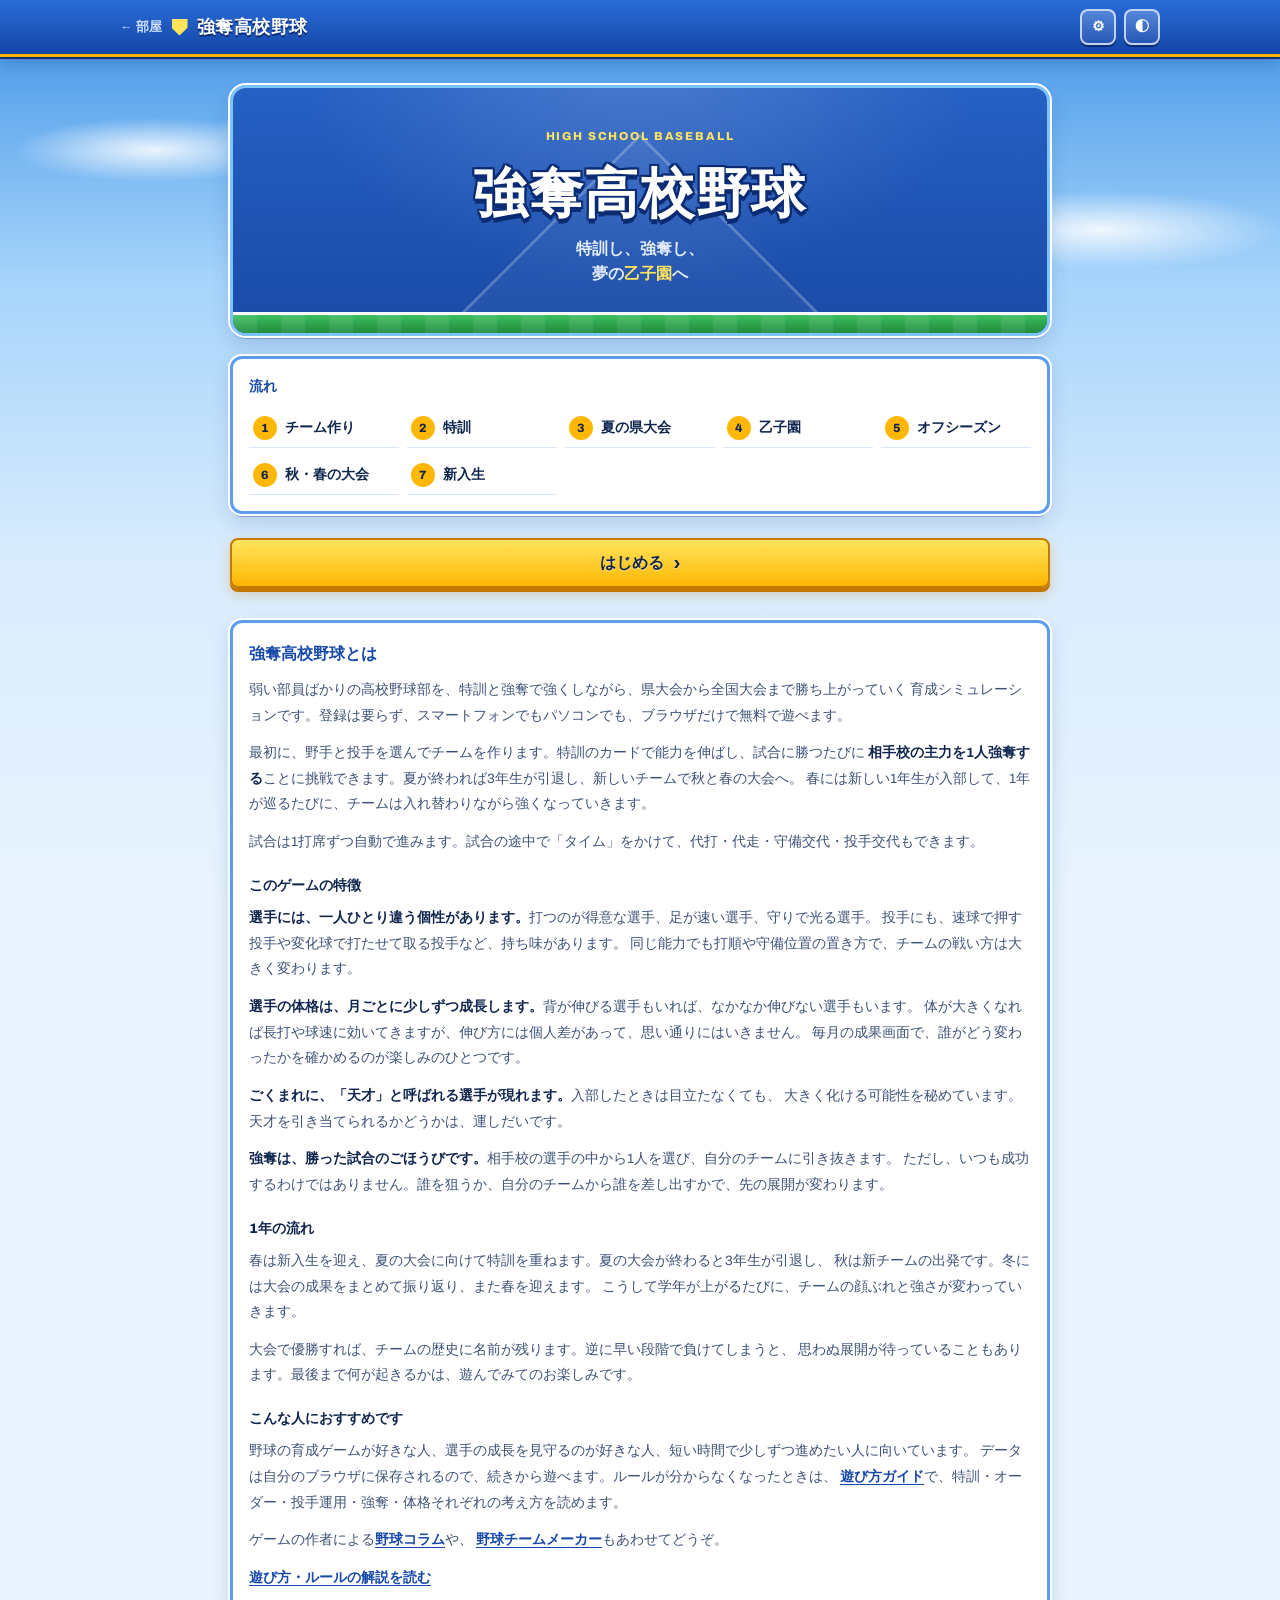
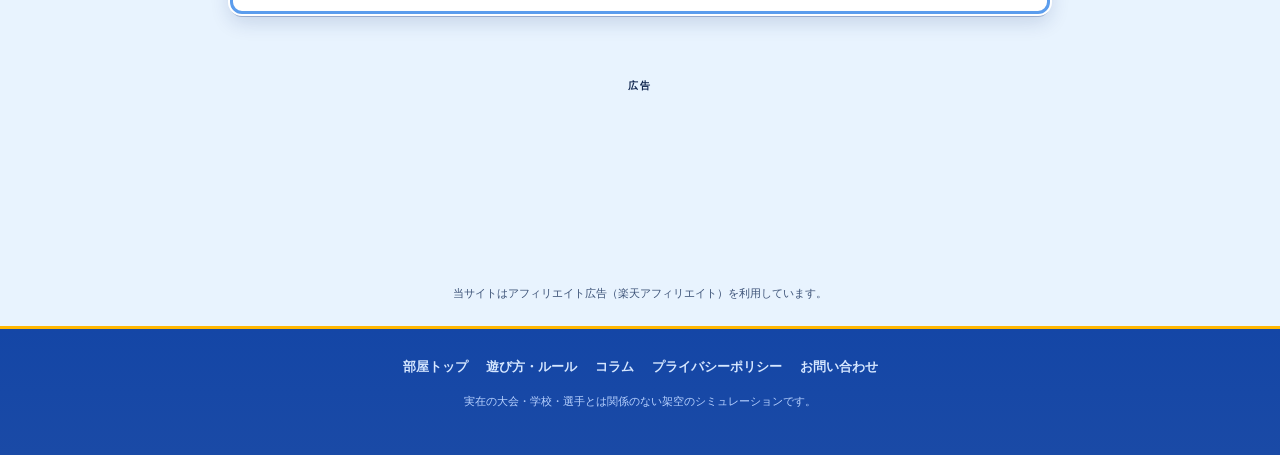
==== commit ce1cb93e: "トップの紹介文を充実（特徴・1年の流れ・おすすめ） Co-Authored-By: Claude Sonnet 5.5 <noreply@anthropic.com> Claude-Session: " ====
--- a/highschool/index.html
+++ b/highschool/index.html
@@ -122,6 +122,47 @@
         </p>
         <p>
           試合は1打席ずつ自動で進みます。試合の途中で「タイム」をかけて、代打・代走・守備交代・投手交代もできます。
+        </p>
+        <h3 class="about__sub">このゲームの特徴</h3>
+        <p>
+          <b>選手には、一人ひとり違う個性があります。</b>打つのが得意な選手、足が速い選手、守りで光る選手。
+          投手にも、速球で押す投手や変化球で打たせて取る投手など、持ち味があります。
+          同じ能力でも打順や守備位置の置き方で、チームの戦い方は大きく変わります。
+        </p>
+        <p>
+          <b>選手の体格は、月ごとに少しずつ成長します。</b>背が伸びる選手もいれば、なかなか伸びない選手もいます。
+          体が大きくなれば長打や球速に効いてきますが、伸び方には個人差があって、思い通りにはいきません。
+          毎月の成果画面で、誰がどう変わったかを確かめるのが楽しみのひとつです。
+        </p>
+        <p>
+          <b>ごくまれに、「天才」と呼ばれる選手が現れます。</b>入部したときは目立たなくても、
+          大きく化ける可能性を秘めています。天才を引き当てられるかどうかは、運しだいです。
+        </p>
+        <p>
+          <b>強奪は、勝った試合のごほうびです。</b>相手校の選手の中から1人を選び、自分のチームに引き抜きます。
+          ただし、いつも成功するわけではありません。誰を狙うか、自分のチームから誰を差し出すかで、先の展開が変わります。
+        </p>
+
+        <h3 class="about__sub">1年の流れ</h3>
+        <p>
+          春は新入生を迎え、夏の大会に向けて特訓を重ねます。夏の大会が終わると3年生が引退し、
+          秋は新チームの出発です。冬には大会の成果をまとめて振り返り、また春を迎えます。
+          こうして学年が上がるたびに、チームの顔ぶれと強さが変わっていきます。
+        </p>
+        <p>
+          大会で優勝すれば、チームの歴史に名前が残ります。逆に早い段階で負けてしまうと、
+          思わぬ展開が待っていることもあります。最後まで何が起きるかは、遊んでみてのお楽しみです。
+        </p>
+
+        <h3 class="about__sub">こんな人におすすめです</h3>
+        <p>
+          野球の育成ゲームが好きな人、選手の成長を見守るのが好きな人、短い時間で少しずつ進めたい人に向いています。
+          データは自分のブラウザに保存されるので、続きから遊べます。ルールが分からなくなったときは、
+          <a href="guide/">遊び方ガイド</a>で、特訓・オーダー・投手運用・強奪・体格それぞれの考え方を読めます。
+        </p>
+        <p>
+          ゲームの作者による<a href="../column/">野球コラム</a>や、
+          <a href="../team/">野球チームメーカー</a>もあわせてどうぞ。
         </p>
         <p><a href="guide/">遊び方・ルールの解説を読む</a></p>
       </section>
@@ -471,9 +512,8 @@
     <div class="container month-fg">
       <h2 class="section-title" id="month-title">月の成果</h2>
       <div id="month-body"></div>
-      <div class="actions">
-        <button type="button" class="btn btn--primary btn--wide" id="btn-month-next">次へ</button>
-      </div>
+      <!-- 「次へ」は右上に置く（一覧が長いので、スクロールしても押せるよう画面に固定する） -->
+      <button type="button" class="btn btn--primary btn--small month-next" id="btn-month-next">次へ ›</button>
     </div>
   </section>
 
--- a/highschool/css/style.css
+++ b/highschool/css/style.css
@@ -2013,6 +2013,7 @@
 .about__title { margin: 0 0 10px; font-family: var(--font-display); font-size: 16px; font-weight: 800; color: var(--brand); }
 .about p { margin: 0 0 12px; font-size: 13.5px; line-height: 1.9; color: var(--ink-mute); }
 .about p b { color: var(--ink); }
+.about__sub { margin: 20px 0 8px; font-size: 14px; font-weight: 800; color: var(--ink); }
 .about a { color: var(--brand); font-weight: 800; text-underline-offset: 3px; }
 
 /* =========================================================
@@ -2404,3 +2405,20 @@
 :root[data-theme="dark"] #screen-month .wrow { background: rgba(20, 28, 48, .88); border-color: rgba(160, 190, 255, .25); }
 /* 背景を画面に固定するため、この画面はふわっと出る動き（transform）を使わない */
 #screen-month.is-active { animation: none; }
+
+#screen-month .month-next { position: fixed; right: 12px; top: 66px; z-index: 35; min-width: 76px; box-shadow: 0 3px 10px rgba(0, 0, 0, .3); }
+
+.wrow__nm { font: inherit; font-weight: 800; color: inherit; text-decoration: underline; text-decoration-style: dotted; text-underline-offset: 3px; }
+
+/* オーダー画面の鍵（付けると、おまかせでも必ずスタメンに入る） */
+.lupin { display: inline-flex; align-items: center; justify-content: center; width: 26px; height: 26px; margin-left: 6px; padding: 0;
+  border: 1px solid var(--line, #c9d3e6); border-radius: 6px; background: transparent; color: var(--ink-mute, #6b7a99); cursor: pointer; vertical-align: middle; }
+.lupin.is-on { color: #b97800; background: #fff2c2; border-color: #e0a800; }
+
+.luname { display: flex; align-items: center; gap: 4px; flex-wrap: nowrap; }
+.luname .lupin { margin-left: 0; flex: none; }
+
+/* 攻略ガイドの表 */
+.gtable { width: 100%; max-width: 100%; table-layout: fixed; border-collapse: collapse; margin: 10px 0 14px; font-size: 13px; }
+.gtable th, .gtable td { padding: 6px 7px; border: 1px solid var(--line, #c9d3e6); text-align: left; overflow-wrap: anywhere; }
+.gtable thead th { background: var(--panel-2, #eef3fb); font-weight: 800; }
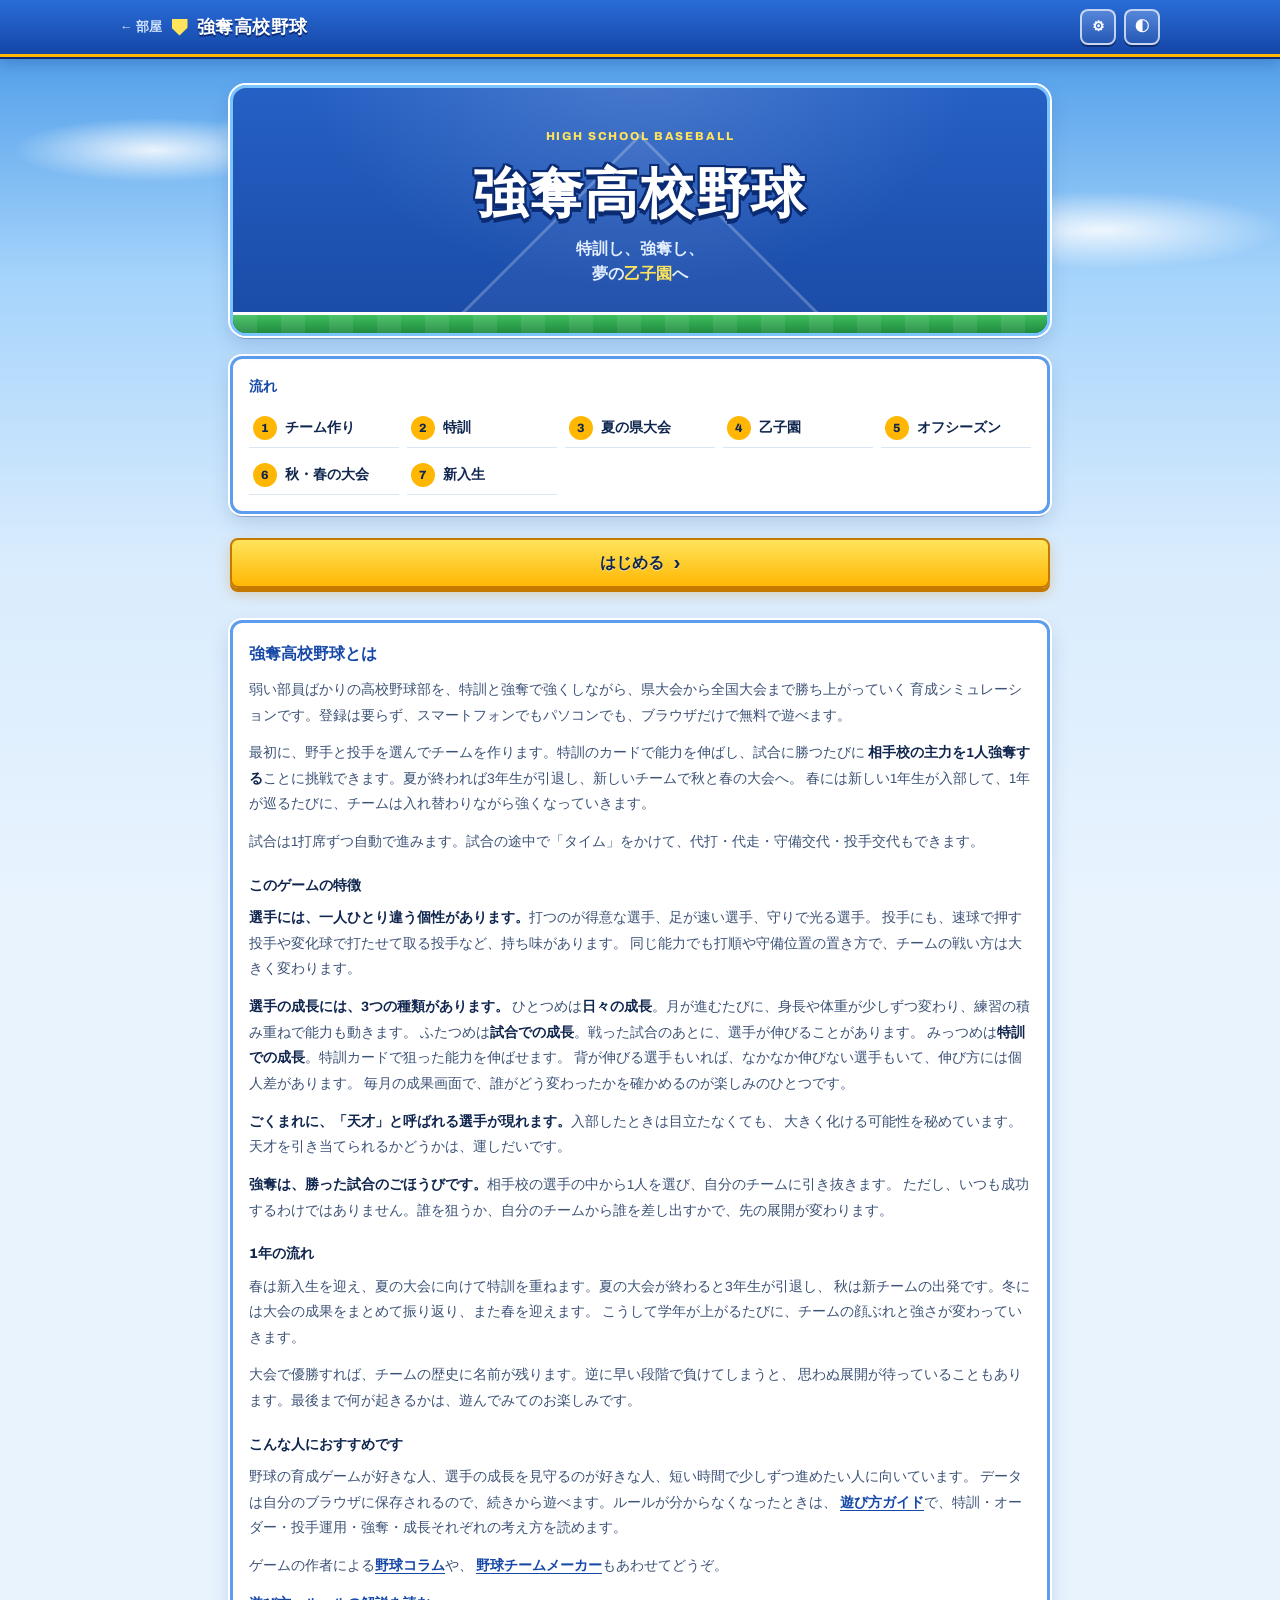
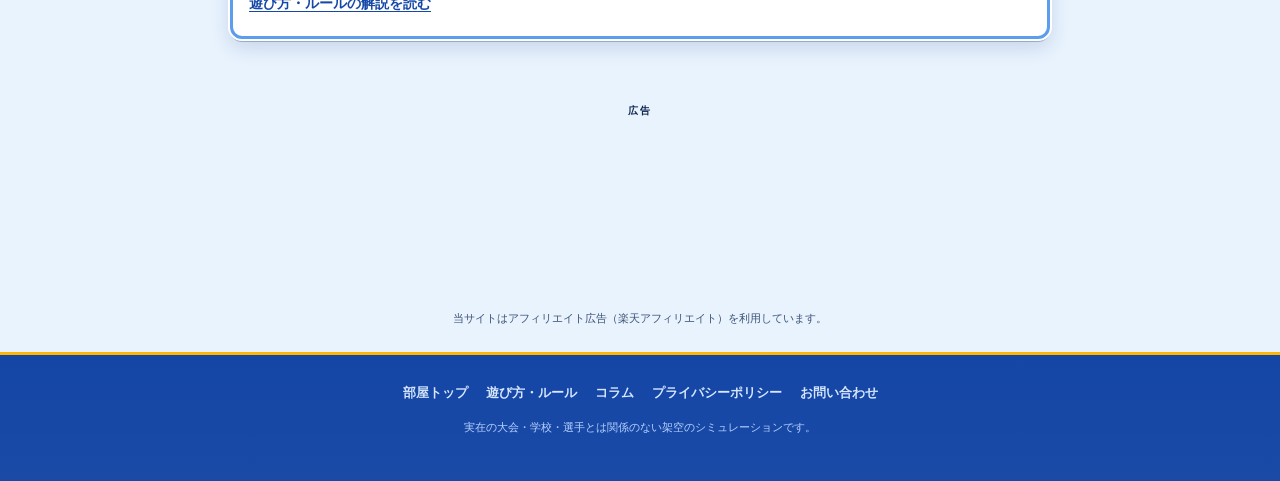
==== commit 645170ee: "「体格の成長」を「日々の成長」に。成長を日々・試合・特訓の3つに整理 Co-Authored-By: Claude Sonnet 5.5 <noreply@anthropic.com> Claude-" ====
--- a/highschool/index.html
+++ b/highschool/index.html
@@ -130,8 +130,11 @@
           同じ能力でも打順や守備位置の置き方で、チームの戦い方は大きく変わります。
         </p>
         <p>
-          <b>選手の体格は、月ごとに少しずつ成長します。</b>背が伸びる選手もいれば、なかなか伸びない選手もいます。
-          体が大きくなれば長打や球速に効いてきますが、伸び方には個人差があって、思い通りにはいきません。
+          <b>選手の成長には、3つの種類があります。</b>
+          ひとつめは<b>日々の成長</b>。月が進むたびに、身長や体重が少しずつ変わり、練習の積み重ねで能力も動きます。
+          ふたつめは<b>試合での成長</b>。戦った試合のあとに、選手が伸びることがあります。
+          みっつめは<b>特訓での成長</b>。特訓カードで狙った能力を伸ばせます。
+          背が伸びる選手もいれば、なかなか伸びない選手もいて、伸び方には個人差があります。
           毎月の成果画面で、誰がどう変わったかを確かめるのが楽しみのひとつです。
         </p>
         <p>
@@ -158,7 +161,7 @@
         <p>
           野球の育成ゲームが好きな人、選手の成長を見守るのが好きな人、短い時間で少しずつ進めたい人に向いています。
           データは自分のブラウザに保存されるので、続きから遊べます。ルールが分からなくなったときは、
-          <a href="guide/">遊び方ガイド</a>で、特訓・オーダー・投手運用・強奪・体格それぞれの考え方を読めます。
+          <a href="guide/">遊び方ガイド</a>で、特訓・オーダー・投手運用・強奪・成長それぞれの考え方を読めます。
         </p>
         <p>
           ゲームの作者による<a href="../column/">野球コラム</a>や、
